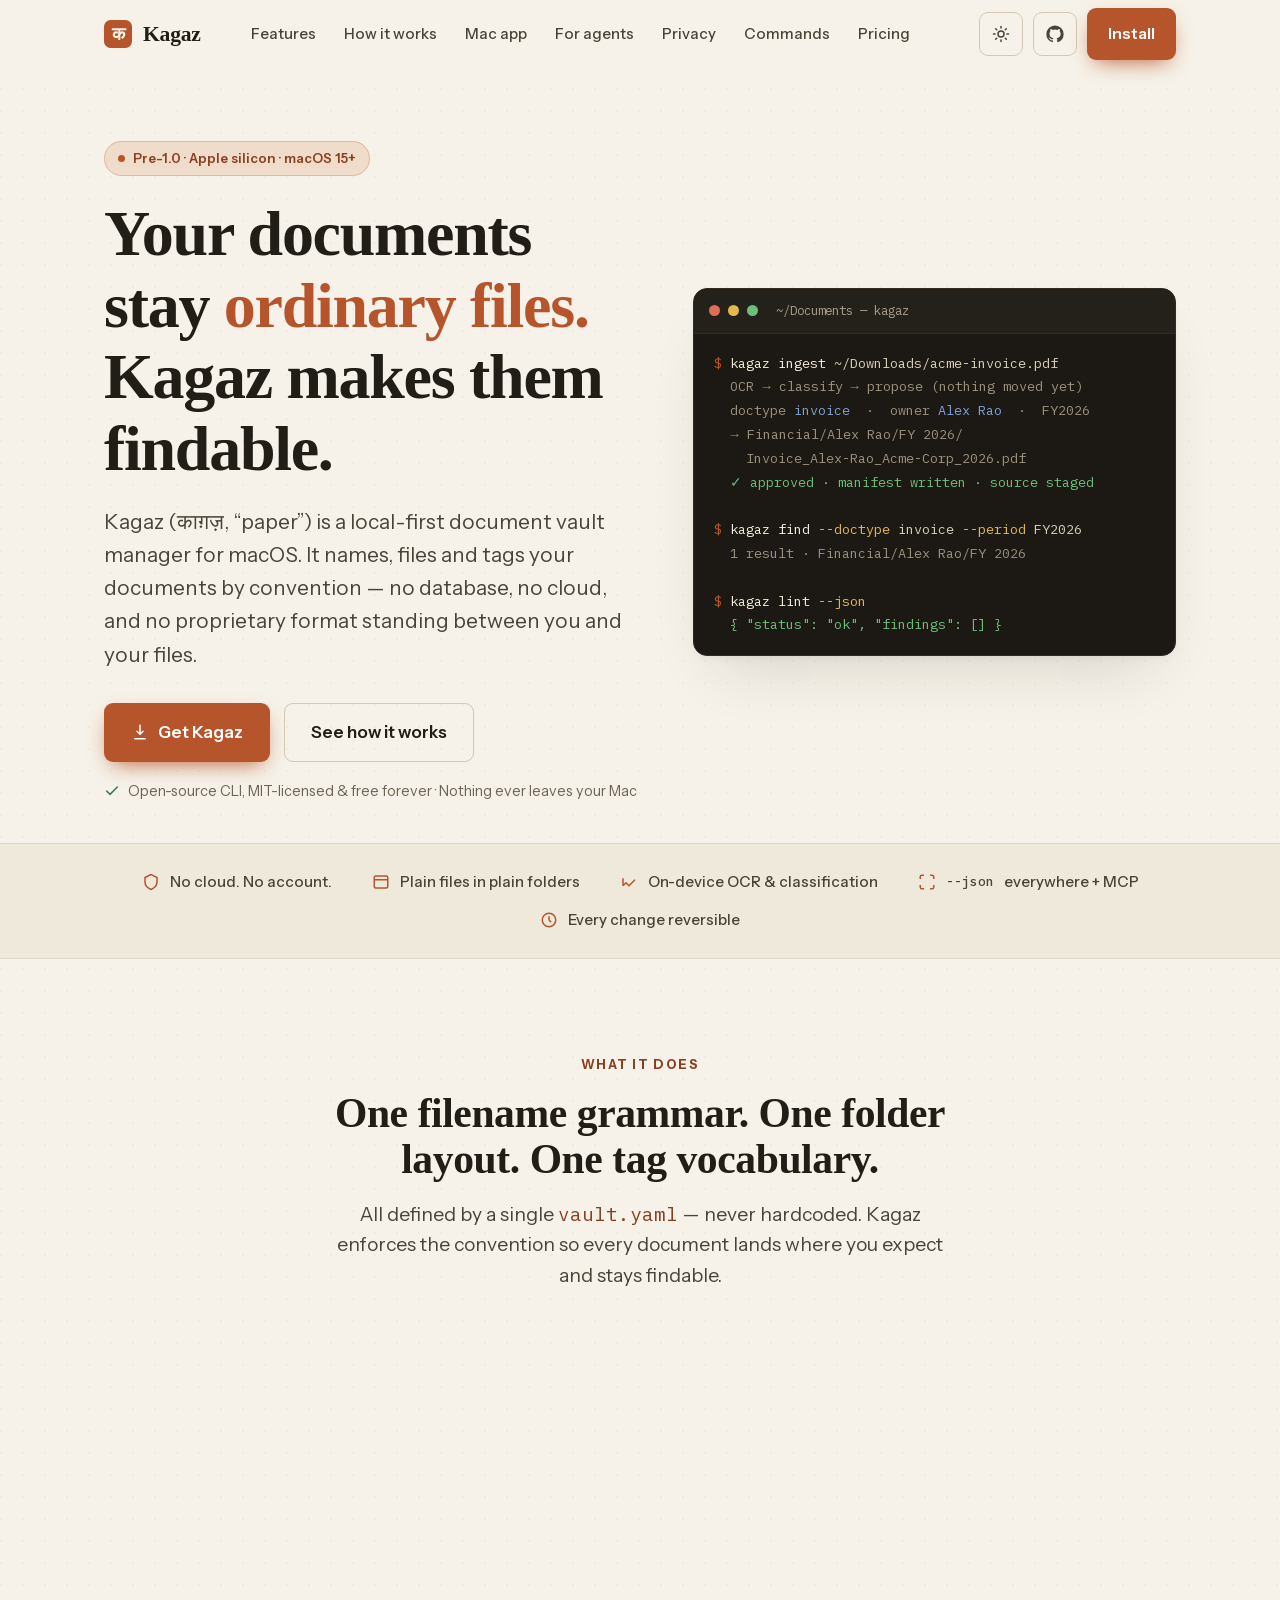
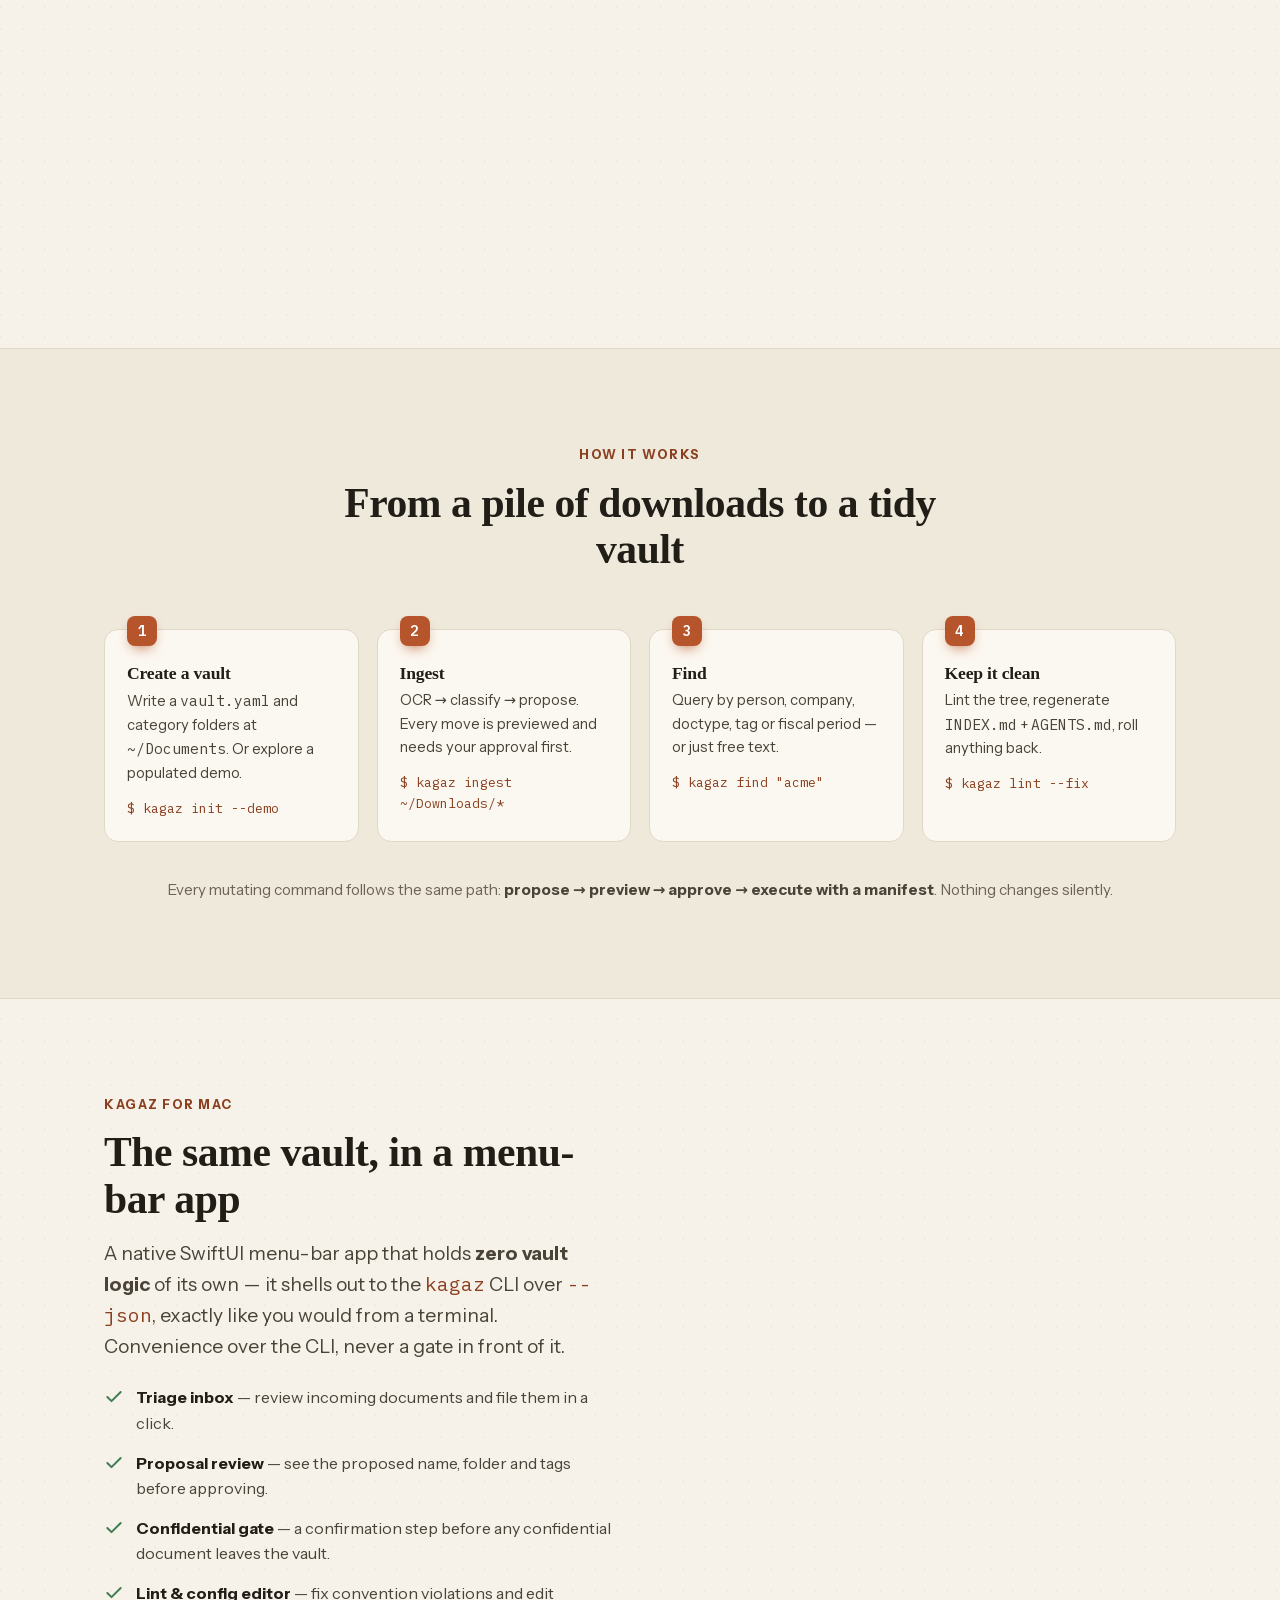
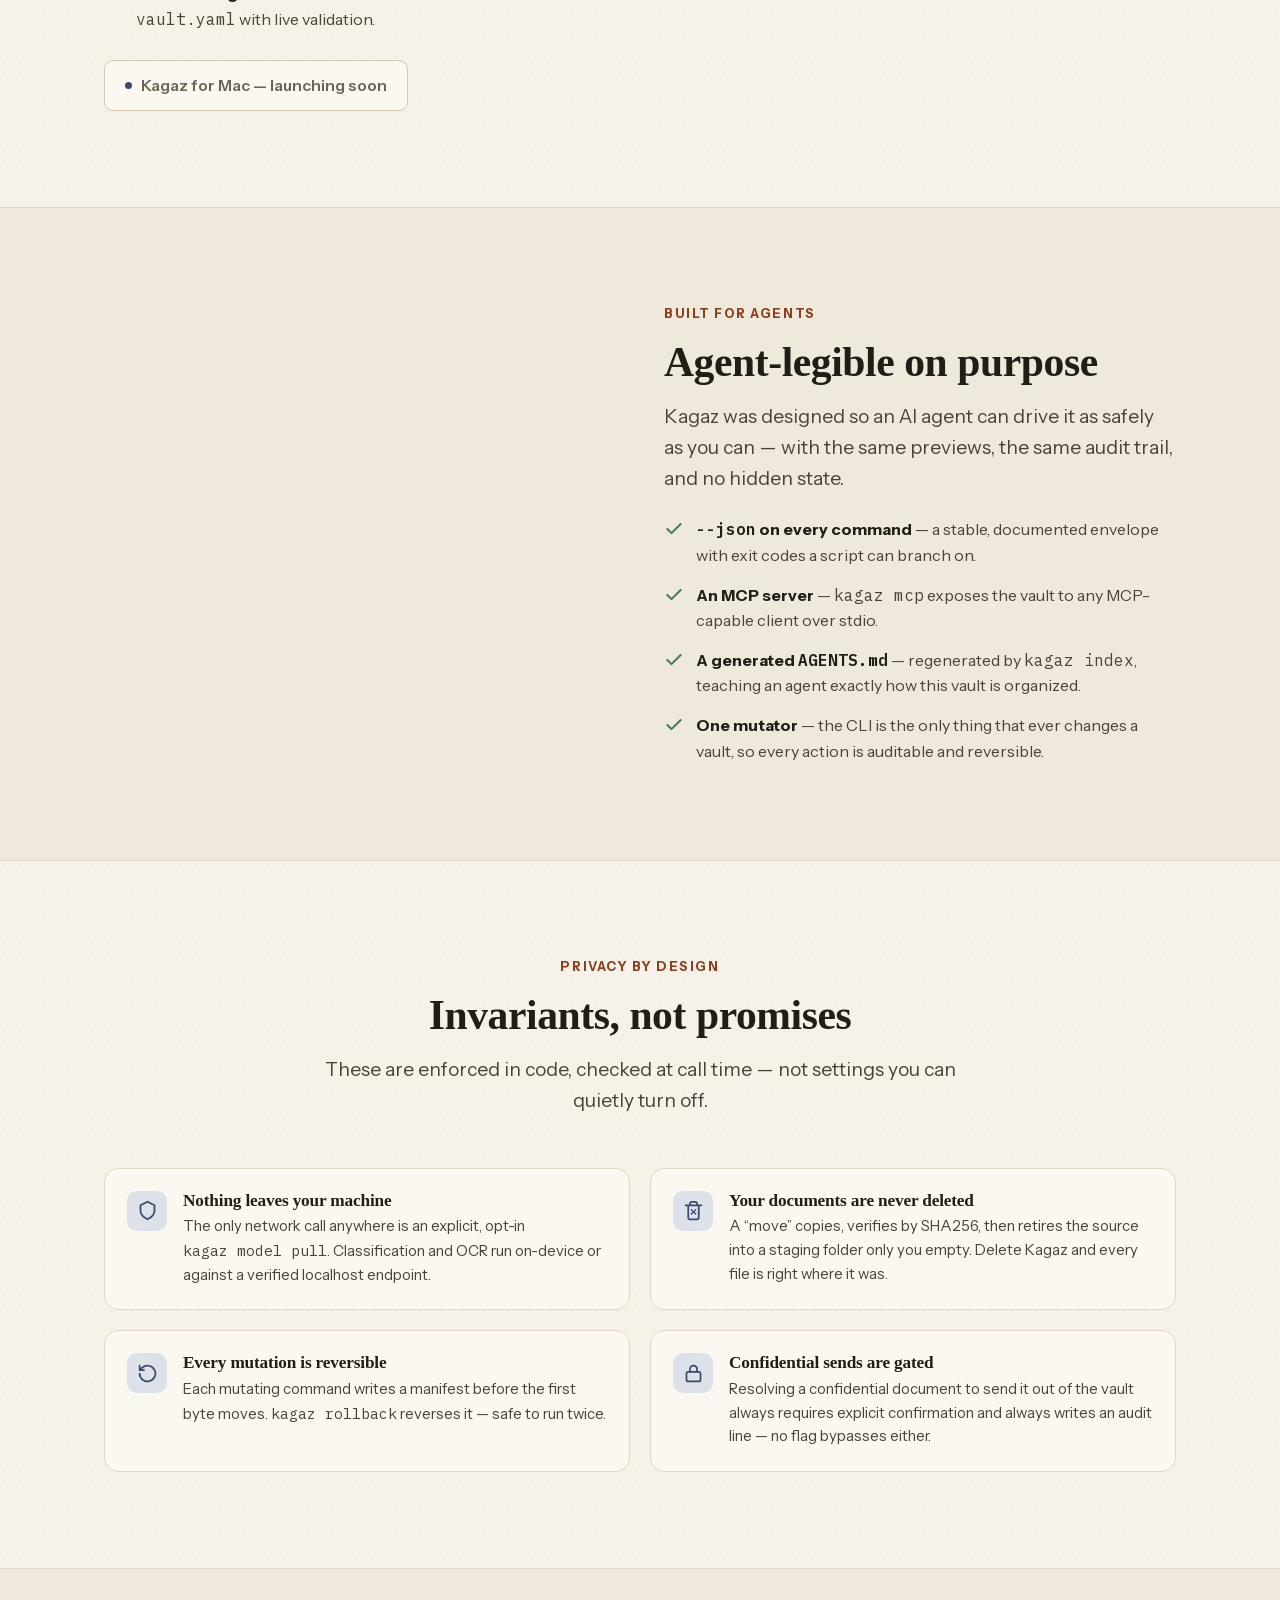
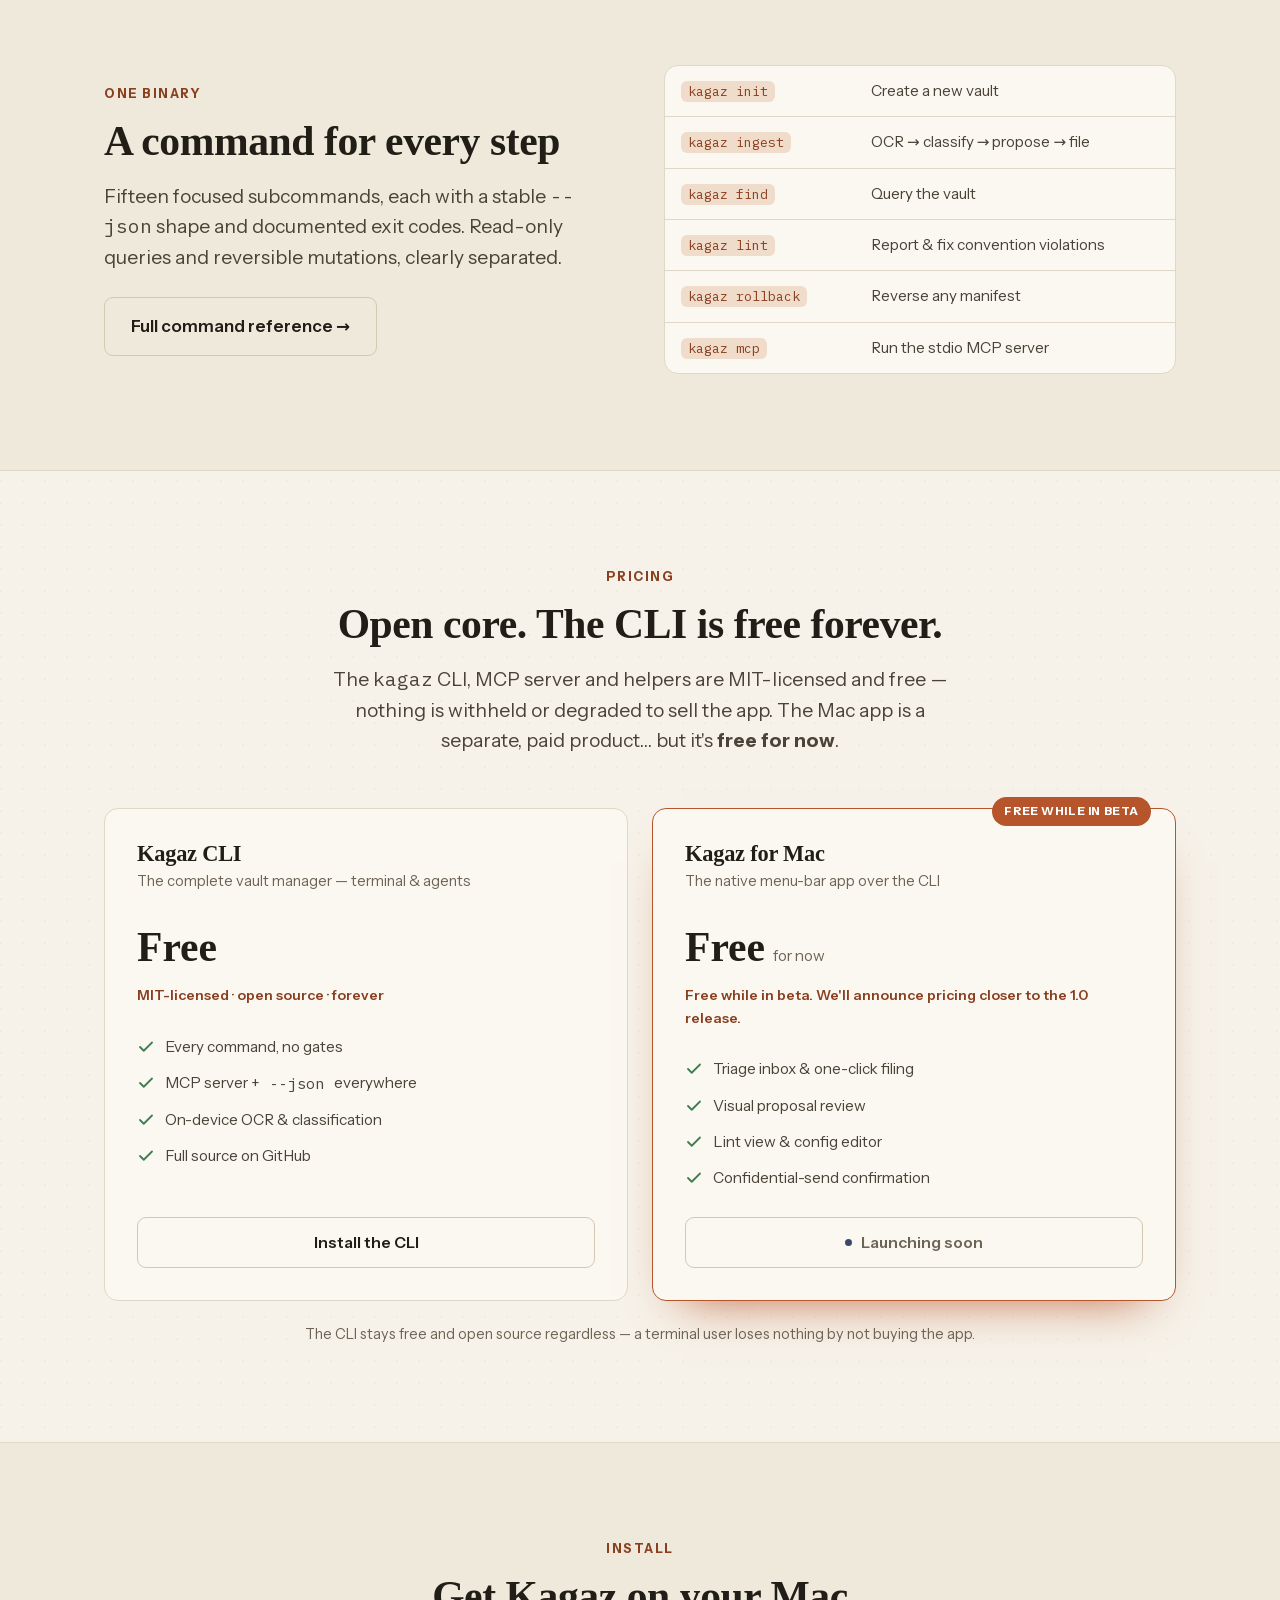
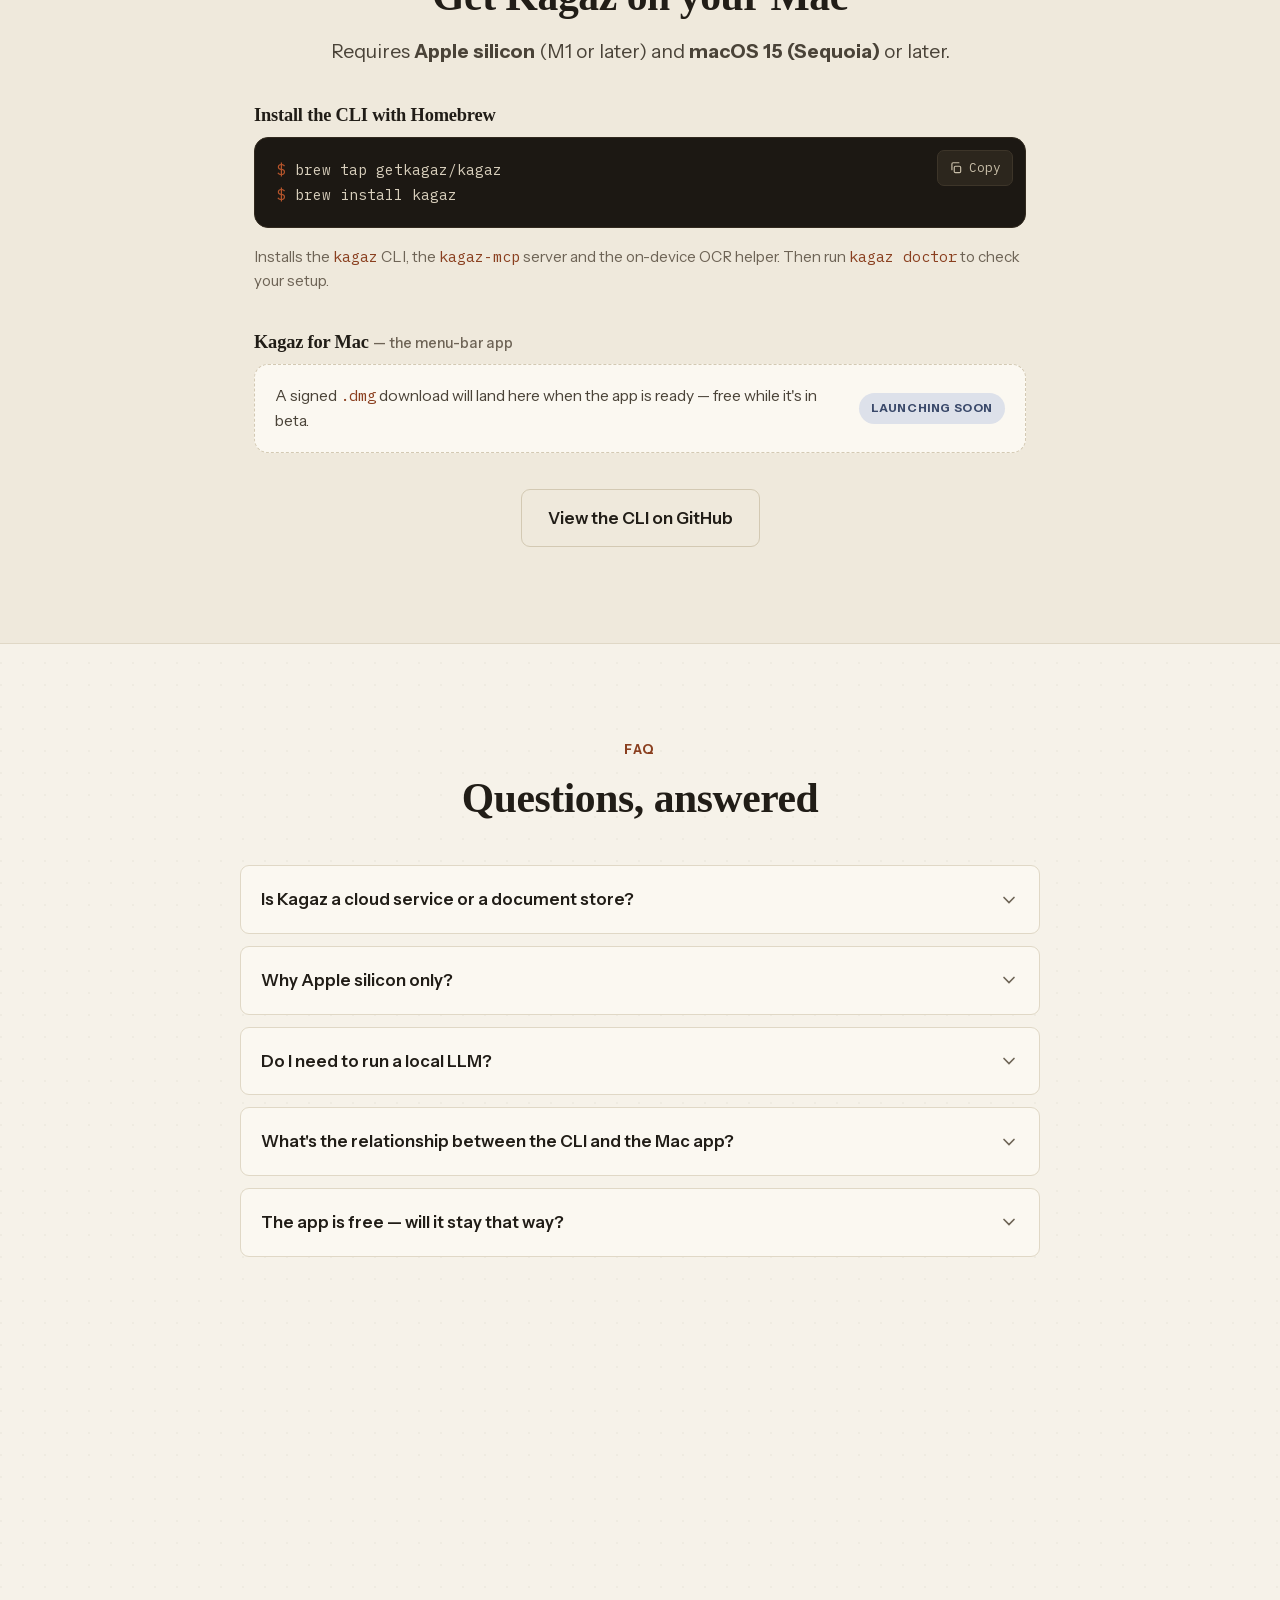
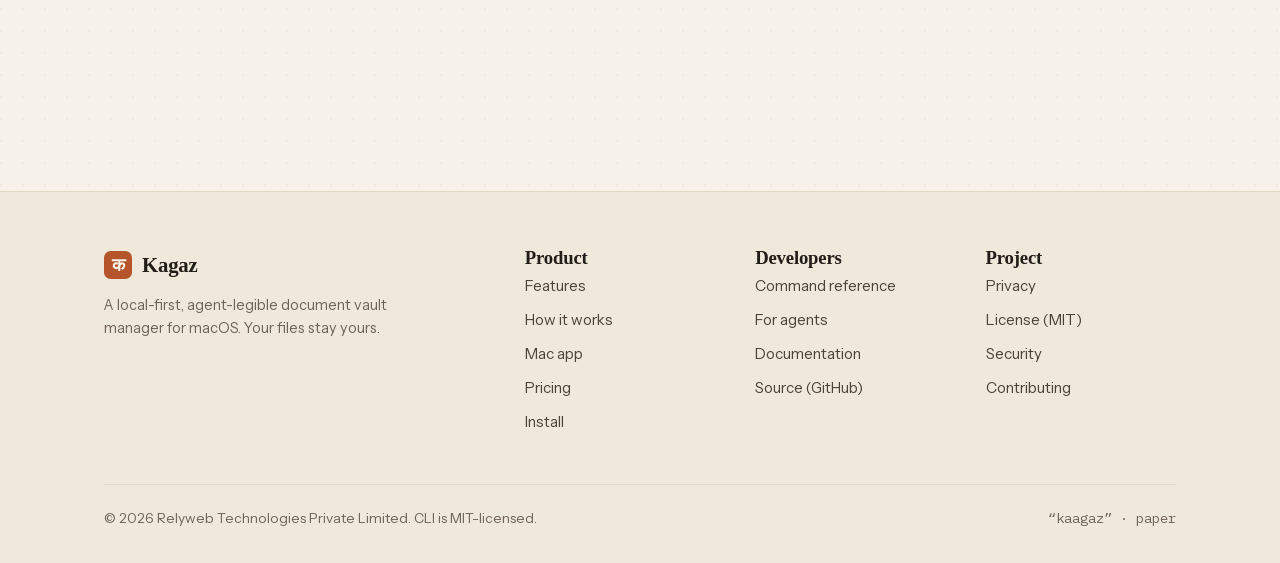
==== index.html @ 26c5dff3 "Build the Kagaz website Static, hand-authored site for getkagaz.app (no framework/build): - Landing " ====
<!doctype html>
<html lang="en">
<head>
<meta charset="utf-8" />
<meta name="viewport" content="width=device-width, initial-scale=1" />
<meta http-equiv="Content-Security-Policy" content="default-src 'self'; base-uri 'self'; img-src 'self' data:; style-src 'self'; font-src 'self'; script-src 'self' 'inline-speculation-rules'; object-src 'none'; form-action 'self'; manifest-src 'self'; require-trusted-types-for 'script'" />
<meta name="referrer" content="strict-origin-when-cross-origin" />
<title>Kagaz — Local-first document vault manager for macOS</title>
<meta name="description" content="Kagaz names, files and tags your macOS documents by convention — local-first and agent-legible, with no database, no cloud and no proprietary format." />
<meta name="robots" content="index, follow, max-image-preview:large, max-snippet:-1, max-video-preview:-1" />
<meta name="theme-color" content="#f6f2e9" media="(prefers-color-scheme: light)" />
<meta name="theme-color" content="#17140f" media="(prefers-color-scheme: dark)" />
<meta name="color-scheme" content="light dark" />
<link rel="icon" href="assets/favicon.svg" type="image/svg+xml" />
<link rel="icon" href="assets/favicon-32.png" sizes="32x32" type="image/png" />
<link rel="apple-touch-icon" href="assets/apple-touch-icon.png" />
<link rel="manifest" href="site.webmanifest" />
<link rel="canonical" href="https://getkagaz.app/" />

<!-- Open Graph -->
<meta property="og:type" content="website" />
<meta property="og:title" content="Kagaz — Local-first document vault manager for macOS" />
<meta property="og:description" content="Names, files and tags your documents by convention — no database, no cloud, no proprietary format. Agent-legible: --json everywhere, plus an MCP server." />
<meta property="og:url" content="https://getkagaz.app/" />
<meta property="og:site_name" content="Kagaz" />
<meta property="og:locale" content="en_US" />
<meta name="twitter:card" content="summary_large_image" />
<meta property="og:image" content="https://getkagaz.app/assets/og.png" />
<meta property="og:image:width" content="1200" />
<meta property="og:image:height" content="630" />
<meta property="og:image:alt" content="Kagaz — local-first document vault manager for macOS" />
<meta name="twitter:image" content="https://getkagaz.app/assets/og.png" />

<!-- Apply saved theme before paint (external for strict CSP) -->
<script src="theme-init.js"></script>

<link rel="preload" href="assets/fonts/instrument-sans-400-latin.woff2" as="font" type="font/woff2" crossorigin />
<link rel="stylesheet" href="assets/fonts/fonts.css" />
<link rel="stylesheet" href="styles.css" />
<script type="speculationrules">
{ "prerender": [ { "where": { "href_matches": "/*" }, "eagerness": "moderate" } ] }
</script>
</head>
<body>
<a class="skip-link" href="#main">Skip to content</a>

<!-- ===================== HEADER ===================== -->
<header class="site-header" id="top">
  <div class="wrap nav">
    <a class="brand" href="/">
      <svg class="mark" viewBox="0 0 64 64" aria-hidden="true"><rect width="64" height="64" rx="15" fill="#b6552b"/><text x="32" y="45" text-anchor="middle" font-size="40" font-weight="700" fill="#faf5ea" font-family="'Kohinoor Devanagari','Noto Sans Devanagari','Devanagari Sangam MN','Nirmala UI',serif">क</text></svg>
      <span class="word">Kagaz</span>
    </a>
    <nav class="nav-links" id="navLinks">
      <a href="#features">Features</a>
      <a href="#how">How it works</a>
      <a href="#app">Mac app</a>
      <a href="#agents">For agents</a>
      <a href="#privacy">Privacy</a>
      <a href="commands.html">Commands</a>
      <a href="#pricing">Pricing</a>
    </nav>
    <div class="nav-right">
      <button class="icon-btn" id="themeToggle" aria-label="Toggle color theme" title="Toggle theme">
        <svg class="theme-icon-light" viewBox="0 0 24 24" fill="none" stroke="currentColor" stroke-width="2" stroke-linecap="round"><circle cx="12" cy="12" r="4"/><path d="M12 2v2M12 20v2M4.9 4.9l1.4 1.4M17.7 17.7l1.4 1.4M2 12h2M20 12h2M4.9 19.1l1.4-1.4M17.7 6.3l1.4-1.4"/></svg>
        <svg class="theme-icon-dark" viewBox="0 0 24 24" fill="none" stroke="currentColor" stroke-width="2" stroke-linecap="round"><path d="M21 12.8A9 9 0 1 1 11.2 3a7 7 0 0 0 9.8 9.8Z"/></svg>
      </button>
      <a class="icon-btn" href="https://github.com/getkagaz/kagaz" aria-label="Kagaz on GitHub" title="GitHub">
        <svg viewBox="0 0 24 24" fill="currentColor"><path d="M12 .5A11.5 11.5 0 0 0 .5 12a11.5 11.5 0 0 0 7.86 10.92c.58.1.79-.25.79-.56v-2c-3.2.7-3.88-1.36-3.88-1.36-.53-1.35-1.3-1.7-1.3-1.7-1.06-.72.08-.71.08-.71 1.17.08 1.79 1.2 1.79 1.2 1.04 1.79 2.73 1.27 3.4.97.1-.75.4-1.27.74-1.56-2.56-.29-5.26-1.28-5.26-5.7 0-1.26.45-2.29 1.19-3.1-.12-.29-.52-1.46.11-3.05 0 0 .97-.31 3.18 1.18a11 11 0 0 1 5.8 0c2.2-1.49 3.17-1.18 3.17-1.18.63 1.59.23 2.76.11 3.05.74.81 1.19 1.84 1.19 3.1 0 4.43-2.7 5.4-5.28 5.69.41.36.78 1.05.78 2.12v3.14c0 .31.21.67.8.56A11.5 11.5 0 0 0 23.5 12 11.5 11.5 0 0 0 12 .5Z"/></svg>
      </a>
      <a class="btn btn-primary nav-cta-desktop" href="#install">Install</a>
      <button class="icon-btn nav-toggle" id="navToggle" aria-label="Menu" aria-expanded="false">
        <svg viewBox="0 0 24 24" fill="none" stroke="currentColor" stroke-width="2" stroke-linecap="round"><path d="M3 6h18M3 12h18M3 18h18"/></svg>
      </button>
    </div>
  </div>
</header>

<main id="main">
<!-- ===================== HERO ===================== -->
<section class="hero">
  <div class="wrap hero-grid">
    <div>
      <span class="pill"><span class="dot"></span> Pre-1.0 · Apple silicon · macOS 15+</span>
      <h1>Your documents stay <span class="accent">ordinary files.</span> Kagaz makes them findable.</h1>
      <p class="lead">Kagaz (काग़ज़, “paper”) is a local-first document vault manager for macOS. It names, files and tags your documents by convention — no database, no cloud, and no proprietary format standing between you and your files.</p>
      <div class="hero-cta">
        <a class="btn btn-primary btn-lg" href="#install">
          <svg viewBox="0 0 24 24" fill="none" stroke="currentColor" stroke-width="2" stroke-linecap="round"><path d="M12 3v12m0 0 4-4m-4 4-4-4M5 21h14"/></svg>
          Get Kagaz
        </a>
        <a class="btn btn-ghost btn-lg" href="#how">See how it works</a>
      </div>
      <p class="hero-note">
        <svg viewBox="0 0 24 24" fill="none" stroke="currentColor" stroke-width="2.4" stroke-linecap="round" stroke-linejoin="round"><path d="M20 6 9 17l-5-5"/></svg>
        Open-source CLI, MIT-licensed &amp; free forever · Nothing ever leaves your Mac
      </p>
    </div>

    <div class="hero-visual">
      <div class="terminal" aria-hidden="true">
        <div class="bar"><span class="dot r"></span><span class="dot y"></span><span class="dot g"></span><span class="title">~/Documents — kagaz</span></div>
        <div class="body">
<span class="line"><span class="prompt">$</span> <span class="cmd">kagaz ingest</span> ~/Downloads/acme-invoice.pdf</span>
<span class="line"><span class="out">  OCR → classify → propose (nothing moved yet)</span></span>
<span class="line"><span class="out">  doctype </span><span class="kw">invoice</span><span class="out">  ·  owner </span><span class="kw">Alex Rao</span><span class="out">  ·  FY2026</span></span>
<span class="line"><span class="out">  → Financial/Alex Rao/FY 2026/</span></span>
<span class="line"><span class="out">    Invoice_Alex-Rao_Acme-Corp_2026.pdf</span></span>
<span class="line"><span class="ok">  ✓ approved · manifest written · source staged</span></span>
<span class="line"> </span>
<span class="line"><span class="prompt">$</span> <span class="cmd">kagaz find</span> <span class="flag">--doctype</span> invoice <span class="flag">--period</span> FY2026</span>
<span class="line"><span class="out">  1 result · Financial/Alex Rao/FY 2026</span></span>
<span class="line"> </span>
<span class="line"><span class="prompt">$</span> <span class="cmd">kagaz lint</span> <span class="flag">--json</span></span>
<span class="line"><span class="ok">  { "status": "ok", "findings": [] }</span></span>
        </div>
      </div>
    </div>
  </div>
</section>

<!-- ===================== TRUST STRIP ===================== -->
<div class="strip">
  <div class="wrap">
    <div class="item"><svg viewBox="0 0 24 24" fill="none" stroke="currentColor" stroke-width="2"><path d="M12 2 4 6v6c0 5 3.5 8 8 10 4.5-2 8-5 8-10V6l-8-4Z"/></svg> No cloud. No account.</div>
    <div class="item"><svg viewBox="0 0 24 24" fill="none" stroke="currentColor" stroke-width="2"><rect x="3" y="4" width="18" height="16" rx="2"/><path d="M3 9h18"/></svg> Plain files in plain folders</div>
    <div class="item"><svg viewBox="0 0 24 24" fill="none" stroke="currentColor" stroke-width="2"><path d="M4 17V7m0 10 4-4 4 4 8-8"/></svg> On-device OCR &amp; classification</div>
    <div class="item"><svg viewBox="0 0 24 24" fill="none" stroke="currentColor" stroke-width="2"><path d="M8 3H5a2 2 0 0 0-2 2v3m0 8v3a2 2 0 0 0 2 2h3m8 0h3a2 2 0 0 0 2-2v-3m0-8V5a2 2 0 0 0-2-2h-3"/></svg> <code class="code-sm">--json</code> everywhere + MCP</div>
    <div class="item"><svg viewBox="0 0 24 24" fill="none" stroke="currentColor" stroke-width="2"><path d="M3 12a9 9 0 1 0 18 0 9 9 0 0 0-18 0Zm9-5v5l3 3"/></svg> Every change reversible</div>
  </div>
</div>

<!-- ===================== FEATURES ===================== -->
<section class="section" id="features">
  <div class="wrap">
    <div class="section-head">
      <div class="eyebrow">What it does</div>
      <h2 class="h-sec">One filename grammar. One folder layout. One tag vocabulary.</h2>
      <p class="lead center mt-16">All defined by a single <code class="ca">vault.yaml</code> — never hardcoded. Kagaz enforces the convention so every document lands where you expect and stays findable.</p>
    </div>

    <div class="grid grid-3 reveal mt-52">
      <article class="card">
        <span class="ico"><svg viewBox="0 0 24 24" fill="none" stroke="currentColor" stroke-width="2" stroke-linecap="round" stroke-linejoin="round"><path d="M4 4h6l2 3h8v11a2 2 0 0 1-2 2H4a2 2 0 0 1-2-2V6a2 2 0 0 1 2-2Z"/></svg></span>
        <h3>Convention-enforcing filing</h3>
        <p>Ingest a document and Kagaz derives its conventional name and folder from your <code>vault.yaml</code> — then previews the move before touching a byte.</p>
      </article>
      <article class="card">
        <span class="ico"><svg viewBox="0 0 24 24" fill="none" stroke="currentColor" stroke-width="2" stroke-linecap="round"><circle cx="11" cy="11" r="7"/><path d="m21 21-4.3-4.3"/></svg></span>
        <h3>Offline, searchable facts</h3>
        <p>A searchable index built from the files themselves. Query by person, company, area, doctype, tag, fiscal period, or free text — all offline.</p>
      </article>
      <article class="card">
        <span class="ico"><svg viewBox="0 0 24 24" fill="none" stroke="currentColor" stroke-width="2" stroke-linecap="round" stroke-linejoin="round"><path d="M20.6 8.4 12 3 3.4 8.4v7.2L12 21l8.6-5.4Z"/><path d="M3.4 8.4 12 13.8l8.6-5.4M12 13.8V21"/></svg></span>
        <h3>Tiered on-device OCR</h3>
        <p>Text-layer PDFs, images, and scans via Apple Vision — plus a rules classifier that needs zero downloads. It gets better as you opt into more, never different.</p>
      </article>
      <article class="card">
        <span class="ico"><svg viewBox="0 0 24 24" fill="none" stroke="currentColor" stroke-width="2" stroke-linecap="round" stroke-linejoin="round"><path d="M9 12h6M9 16h6M9 8h2M7 3h7l5 5v11a2 2 0 0 1-2 2H7a2 2 0 0 1-2-2V5a2 2 0 0 1 2-2Z"/></svg></span>
        <h3>Office files, no Office</h3>
        <p>Reads <code>.docx</code> / <code>.xlsx</code> / <code>.pptx</code> in-process — no Microsoft Office, no external tool. Legacy <code>.doc</code>/<code>.rtf</code>/<code>.xls</code> handled too.</p>
      </article>
      <article class="card">
        <span class="ico"><svg viewBox="0 0 24 24" fill="none" stroke="currentColor" stroke-width="2" stroke-linecap="round" stroke-linejoin="round"><path d="M4 7V5a1 1 0 0 1 1-1h4l2 2h7a1 1 0 0 1 1 1v2"/><path d="M4 7h17l-1.5 11a2 2 0 0 1-2 1.7H7.5a2 2 0 0 1-2-1.7Z"/></svg></span>
        <h3>Finder tags, controlled</h3>
        <p>Writes real Finder tags validated against a controlled vocabulary. An off-vocabulary tag is refused before it's written — no drift, no orphans.</p>
      </article>
      <article class="card">
        <span class="ico"><svg viewBox="0 0 24 24" fill="none" stroke="currentColor" stroke-width="2" stroke-linecap="round" stroke-linejoin="round"><path d="M12 3v18M5 8l7-5 7 5M5 8v8l7 5 7-5V8"/></svg></span>
        <h3>Lint your vault</h3>
        <p><code>kagaz lint</code> reports convention violations — wrong folders, bad grammar, missing lifecycle tags — and <code>--fix</code> applies only provably safe repairs.</p>
      </article>
    </div>
  </div>
</section>

<!-- ===================== HOW IT WORKS ===================== -->
<section class="section alt" id="how">
  <div class="wrap">
    <div class="section-head">
      <div class="eyebrow">How it works</div>
      <h2 class="h-sec">From a pile of downloads to a tidy vault</h2>
    </div>
    <div class="steps mt-56">
      <div class="step">
        <h3>Create a vault</h3>
        <p>Write a <code>vault.yaml</code> and category folders at <code>~/Documents</code>. Or explore a populated demo.</p>
        <span class="cmd">$ kagaz init --demo</span>
      </div>
      <div class="step">
        <h3>Ingest</h3>
        <p>OCR → classify → propose. Every move is previewed and needs your approval first.</p>
        <span class="cmd">$ kagaz ingest ~/Downloads/*</span>
      </div>
      <div class="step">
        <h3>Find</h3>
        <p>Query by person, company, doctype, tag or fiscal period — or just free text.</p>
        <span class="cmd">$ kagaz find "acme"</span>
      </div>
      <div class="step">
        <h3>Keep it clean</h3>
        <p>Lint the tree, regenerate <code>INDEX.md</code> + <code>AGENTS.md</code>, roll anything back.</p>
        <span class="cmd">$ kagaz lint --fix</span>
      </div>
    </div>
    <p class="center muted mt-36 fs-95">Every mutating command follows the same path: <b class="ink2">propose → preview → approve → execute with a manifest</b>. Nothing changes silently.</p>
  </div>
</section>

<!-- ===================== MAC APP ===================== -->
<section class="section" id="app">
  <div class="wrap split">
    <div>
      <div class="eyebrow">Kagaz for Mac</div>
      <h2 class="h-sec">The same vault, in a menu-bar app</h2>
      <p class="lead mt-16">A native SwiftUI menu-bar app that holds <b>zero vault logic</b> of its own — it shells out to the <code class="ca">kagaz</code> CLI over <code class="ca">--json</code>, exactly like you would from a terminal. Convenience over the CLI, never a gate in front of it.</p>
      <ul class="checklist">
        <li><svg viewBox="0 0 24 24" fill="none" stroke="currentColor" stroke-width="2.4" stroke-linecap="round" stroke-linejoin="round"><path d="M20 6 9 17l-5-5"/></svg><span><b>Triage inbox</b> — review incoming documents and file them in a click.</span></li>
        <li><svg viewBox="0 0 24 24" fill="none" stroke="currentColor" stroke-width="2.4" stroke-linecap="round" stroke-linejoin="round"><path d="M20 6 9 17l-5-5"/></svg><span><b>Proposal review</b> — see the proposed name, folder and tags before approving.</span></li>
        <li><svg viewBox="0 0 24 24" fill="none" stroke="currentColor" stroke-width="2.4" stroke-linecap="round" stroke-linejoin="round"><path d="M20 6 9 17l-5-5"/></svg><span><b>Confidential gate</b> — a confirmation step before any confidential document leaves the vault.</span></li>
        <li><svg viewBox="0 0 24 24" fill="none" stroke="currentColor" stroke-width="2.4" stroke-linecap="round" stroke-linejoin="round"><path d="M20 6 9 17l-5-5"/></svg><span><b>Lint &amp; config editor</b> — fix convention violations and edit <code>vault.yaml</code> with live validation.</span></li>
      </ul>
      <div class="hero-cta mt-28">
        <span class="btn is-soon">Kagaz for Mac — launching soon</span>
      </div>
    </div>

    <div class="window reveal" aria-hidden="true">
      <div class="titlebar"><span class="dot r"></span><span class="dot y"></span><span class="dot g"></span><span class="t">Kagaz — Triage</span></div>
      <div class="content">
        <div class="mock-row">
          <span class="doc"><svg viewBox="0 0 24 24" fill="none" stroke="currentColor" stroke-width="2" stroke-linecap="round" stroke-linejoin="round"><path d="M7 3h7l5 5v13H7a2 2 0 0 1-2-2V5a2 2 0 0 1 2-2Z"/><path d="M14 3v5h5"/></svg></span>
          <span class="meta">
            <span class="name">Invoice_Alex-Rao_Acme-Corp_2026.pdf</span>
            <span class="path">Financial / Alex Rao / FY 2026</span>
          </span>
          <span class="tag tag-inv">invoice</span>
        </div>
        <div class="mock-row">
          <span class="doc"><svg viewBox="0 0 24 24" fill="none" stroke="currentColor" stroke-width="2" stroke-linecap="round" stroke-linejoin="round"><path d="M7 3h7l5 5v13H7a2 2 0 0 1-2-2V5a2 2 0 0 1 2-2Z"/><path d="M14 3v5h5"/></svg></span>
          <span class="meta">
            <span class="name">Passport_Alex-Rao_2031.pdf</span>
            <span class="path">Identity / Alex Rao</span>
          </span>
          <span class="tag tag-conf">confidential</span>
        </div>
        <div class="mock-row">
          <span class="doc"><svg viewBox="0 0 24 24" fill="none" stroke="currentColor" stroke-width="2" stroke-linecap="round" stroke-linejoin="round"><path d="M7 3h7l5 5v13H7a2 2 0 0 1-2-2V5a2 2 0 0 1 2-2Z"/><path d="M14 3v5h5"/></svg></span>
          <span class="meta">
            <span class="name">Lease_Agreement_2026.docx</span>
            <span class="path">Property / Home</span>
          </span>
          <span class="tag tag-ok">filed ✓</span>
        </div>
        <div class="mock-row mock-row--note">
          <span class="meta mock-note">3 proposals · all decoded from <span class="ca">kagaz --json</span></span>
          <span class="tag tag-ok ml-auto">Approve all</span>
        </div>
      </div>
    </div>
  </div>
</section>

<!-- ===================== FOR AGENTS ===================== -->
<section class="section alt" id="agents">
  <div class="wrap split">
    <div class="window reveal window--mono" aria-hidden="true">
      <div class="titlebar"><span class="dot r"></span><span class="dot y"></span><span class="dot g"></span><span class="t">AGENTS.md · generated</span></div>
      <div class="content agents-doc">
        <div class="ad-accent"># This vault, for an agent</div>
        <div class="ad-line">Call <b class="ink">kagaz &lt;cmd&gt; --json</b> for stable output.</div>
        <div class="ad-line ad-dim">doctypes: invoice, statement, passport …</div>
        <div class="ad-dim">tags: fy2026, acme-corp, confidential …</div>
        <div class="ad-line">mdfind: <span class="ind">kMDItemUserTags == "invoice"</span></div>
        <div class="ad-cmd">$ kagaz mcp   <span class="ad-dim"># stdio MCP server</span></div>
      </div>
    </div>
    <div>
      <div class="eyebrow">Built for agents</div>
      <h2 class="h-sec">Agent-legible on purpose</h2>
      <p class="lead mt-16">Kagaz was designed so an AI agent can drive it as safely as you can — with the same previews, the same audit trail, and no hidden state.</p>
      <ul class="checklist">
        <li><svg viewBox="0 0 24 24" fill="none" stroke="currentColor" stroke-width="2.4" stroke-linecap="round" stroke-linejoin="round"><path d="M20 6 9 17l-5-5"/></svg><span><b><code>--json</code> on every command</b> — a stable, documented envelope with exit codes a script can branch on.</span></li>
        <li><svg viewBox="0 0 24 24" fill="none" stroke="currentColor" stroke-width="2.4" stroke-linecap="round" stroke-linejoin="round"><path d="M20 6 9 17l-5-5"/></svg><span><b>An MCP server</b> — <code>kagaz mcp</code> exposes the vault to any MCP-capable client over stdio.</span></li>
        <li><svg viewBox="0 0 24 24" fill="none" stroke="currentColor" stroke-width="2.4" stroke-linecap="round" stroke-linejoin="round"><path d="M20 6 9 17l-5-5"/></svg><span><b>A generated <code>AGENTS.md</code></b> — regenerated by <code>kagaz index</code>, teaching an agent exactly how this vault is organized.</span></li>
        <li><svg viewBox="0 0 24 24" fill="none" stroke="currentColor" stroke-width="2.4" stroke-linecap="round" stroke-linejoin="round"><path d="M20 6 9 17l-5-5"/></svg><span><b>One mutator</b> — the CLI is the only thing that ever changes a vault, so every action is auditable and reversible.</span></li>
      </ul>
    </div>
  </div>
</section>

<!-- ===================== PRIVACY ===================== -->
<section class="section" id="privacy">
  <div class="wrap">
    <div class="section-head">
      <div class="eyebrow">Privacy by design</div>
      <h2 class="h-sec">Invariants, not promises</h2>
      <p class="lead center mt-16">These are enforced in code, checked at call time — not settings you can quietly turn off.</p>
    </div>
    <div class="priv-grid mt-52">
      <div class="priv">
        <span class="ico"><svg viewBox="0 0 24 24" fill="none" stroke="currentColor" stroke-width="2" stroke-linecap="round" stroke-linejoin="round"><path d="M12 2 4 6v6c0 5 3.5 8 8 10 4.5-2 8-5 8-10V6l-8-4Z"/></svg></span>
        <div><h3>Nothing leaves your machine</h3><p>The only network call anywhere is an explicit, opt-in <code>kagaz model pull</code>. Classification and OCR run on-device or against a verified localhost endpoint.</p></div>
      </div>
      <div class="priv">
        <span class="ico"><svg viewBox="0 0 24 24" fill="none" stroke="currentColor" stroke-width="2" stroke-linecap="round" stroke-linejoin="round"><path d="M3 6h18M8 6V4a2 2 0 0 1 2-2h4a2 2 0 0 1 2 2v2M6 6v14a2 2 0 0 0 2 2h8a2 2 0 0 0 2-2V6"/><path d="m9.5 11 5 5m0-5-5 5" stroke-width="1.6"/></svg></span>
        <div><h3>Your documents are never deleted</h3><p>A “move” copies, verifies by SHA256, then retires the source into a staging folder only you empty. Delete Kagaz and every file is right where it was.</p></div>
      </div>
      <div class="priv">
        <span class="ico"><svg viewBox="0 0 24 24" fill="none" stroke="currentColor" stroke-width="2" stroke-linecap="round" stroke-linejoin="round"><path d="M3 12a9 9 0 1 0 3-6.7L3 8m0-5v5h5"/></svg></span>
        <div><h3>Every mutation is reversible</h3><p>Each mutating command writes a manifest before the first byte moves. <code>kagaz rollback</code> reverses it — safe to run twice.</p></div>
      </div>
      <div class="priv">
        <span class="ico"><svg viewBox="0 0 24 24" fill="none" stroke="currentColor" stroke-width="2" stroke-linecap="round" stroke-linejoin="round"><rect x="4" y="10" width="16" height="11" rx="2"/><path d="M8 10V7a4 4 0 0 1 8 0v3"/></svg></span>
        <div><h3>Confidential sends are gated</h3><p>Resolving a confidential document to send it out of the vault always requires explicit confirmation and always writes an audit line — no flag bypasses either.</p></div>
      </div>
    </div>
  </div>
</section>

<!-- ===================== COMMANDS TEASER ===================== -->
<section class="section alt">
  <div class="wrap">
    <div class="split">
      <div>
        <div class="eyebrow">One binary</div>
        <h2 class="h-sec">A command for every step</h2>
        <p class="lead mt-16">Fifteen focused subcommands, each with a stable <code>--json</code> shape and documented exit codes. Read-only queries and reversible mutations, clearly separated.</p>
        <a class="btn btn-ghost btn-lg mt-24" href="commands.html">Full command reference →</a>
      </div>
      <div class="table-card table-scroll">
        <table class="cmd-table">
          <tbody>
            <tr><td><code>kagaz init</code></td><td>Create a new vault</td></tr>
            <tr><td><code>kagaz ingest</code></td><td>OCR → classify → propose → file</td></tr>
            <tr><td><code>kagaz find</code></td><td>Query the vault</td></tr>
            <tr><td><code>kagaz lint</code></td><td>Report &amp; fix convention violations</td></tr>
            <tr><td><code>kagaz rollback</code></td><td>Reverse any manifest</td></tr>
            <tr><td><code>kagaz mcp</code></td><td>Run the stdio MCP server</td></tr>
          </tbody>
        </table>
      </div>
    </div>
  </div>
</section>

<!-- ===================== PRICING ===================== -->
<section class="section" id="pricing">
  <div class="wrap">
    <div class="section-head">
      <div class="eyebrow">Pricing</div>
      <h2 class="h-sec">Open core. The CLI is free forever.</h2>
      <p class="lead center mt-16">The <code>kagaz</code> CLI, MCP server and helpers are MIT-licensed and free — nothing is withheld or degraded to sell the app. The Mac app is a separate, paid product… but it's <b>free for now</b>.</p>
    </div>

    <div class="price-grid mt-52">
      <div class="plan">
        <h3>Kagaz CLI</h3>
        <p class="tagline">The complete vault manager — terminal &amp; agents</p>
        <div class="price"><span class="amt">Free</span></div>
        <div class="price-note">MIT-licensed · open source · forever</div>
        <ul>
          <li><svg viewBox="0 0 24 24" fill="none" stroke="currentColor" stroke-width="2.4" stroke-linecap="round" stroke-linejoin="round"><path d="M20 6 9 17l-5-5"/></svg> Every command, no gates</li>
          <li><svg viewBox="0 0 24 24" fill="none" stroke="currentColor" stroke-width="2.4" stroke-linecap="round" stroke-linejoin="round"><path d="M20 6 9 17l-5-5"/></svg> MCP server + <code>--json</code> everywhere</li>
          <li><svg viewBox="0 0 24 24" fill="none" stroke="currentColor" stroke-width="2.4" stroke-linecap="round" stroke-linejoin="round"><path d="M20 6 9 17l-5-5"/></svg> On-device OCR &amp; classification</li>
          <li><svg viewBox="0 0 24 24" fill="none" stroke="currentColor" stroke-width="2.4" stroke-linecap="round" stroke-linejoin="round"><path d="M20 6 9 17l-5-5"/></svg> Full source on GitHub</li>
        </ul>
        <a class="btn btn-ghost" href="#install">Install the CLI</a>
      </div>

      <div class="plan featured">
        <span class="badge">Free while in beta</span>
        <h3>Kagaz for Mac</h3>
        <p class="tagline">The native menu-bar app over the CLI</p>
        <div class="price"><span class="amt">Free</span> <span class="per">for now</span></div>
        <div class="price-note">Free while in beta. We'll announce pricing closer to the 1.0 release.</div>
        <ul>
          <li><svg viewBox="0 0 24 24" fill="none" stroke="currentColor" stroke-width="2.4" stroke-linecap="round" stroke-linejoin="round"><path d="M20 6 9 17l-5-5"/></svg> Triage inbox &amp; one-click filing</li>
          <li><svg viewBox="0 0 24 24" fill="none" stroke="currentColor" stroke-width="2.4" stroke-linecap="round" stroke-linejoin="round"><path d="M20 6 9 17l-5-5"/></svg> Visual proposal review</li>
          <li><svg viewBox="0 0 24 24" fill="none" stroke="currentColor" stroke-width="2.4" stroke-linecap="round" stroke-linejoin="round"><path d="M20 6 9 17l-5-5"/></svg> Lint view &amp; config editor</li>
          <li><svg viewBox="0 0 24 24" fill="none" stroke="currentColor" stroke-width="2.4" stroke-linecap="round" stroke-linejoin="round"><path d="M20 6 9 17l-5-5"/></svg> Confidential-send confirmation</li>
        </ul>
        <span class="btn is-soon">Launching soon</span>
      </div>
    </div>
    <p class="center muted price-foot">The CLI stays free and open source regardless — a terminal user loses nothing by not buying the app.</p>
  </div>
</section>

<!-- ===================== INSTALL ===================== -->
<section class="section alt" id="install">
  <div class="wrap maxw-820">
    <div class="center">
      <div class="eyebrow">Install</div>
      <h2 class="h-sec">Get Kagaz on your Mac</h2>
      <p class="lead center mt-16">Requires <b>Apple silicon</b> (M1 or later) and <b>macOS 15 (Sequoia)</b> or later.</p>
    </div>

    <h3 class="install-h">Install the CLI with Homebrew</h3>
    <div class="codeblock" data-copy><span class="prompt">$ </span>brew tap getkagaz/kagaz
<span class="prompt">$ </span>brew install kagaz</div>
    <p class="muted mt-16 fs-95">Installs the <code class="ca">kagaz</code> CLI, the <code class="ca">kagaz-mcp</code> server and the on-device OCR helper. Then run <code class="ca">kagaz doctor</code> to check your setup.</p>

    <h3 class="install-h">Kagaz for Mac <span class="muted h-note">— the menu-bar app</span></h3>
    <div class="soon">
      <span>A signed <code>.dmg</code> download will land here when the app is ready — free while it's in beta.</span>
      <span class="soon-badge">Launching soon</span>
    </div>
    <div class="center mt-36">
      <a class="btn btn-ghost btn-lg" href="https://github.com/getkagaz/kagaz">View the CLI on GitHub</a>
    </div>
  </div>
</section>

<!-- ===================== FAQ ===================== -->
<section class="section" id="faq">
  <div class="wrap">
    <div class="section-head mb-44">
      <div class="eyebrow">FAQ</div>
      <h2 class="h-sec">Questions, answered</h2>
    </div>
    <div class="faq">
      <details>
        <summary>Is Kagaz a cloud service or a document store? <svg class="chev" width="20" height="20" viewBox="0 0 24 24" fill="none" stroke="currentColor" stroke-width="2" stroke-linecap="round"><path d="m6 9 6 6 6-6"/></svg></summary>
        <p>Neither. There's no Kagaz account and no backend — nothing you file or search is ever sent anywhere. Your files stay as ordinary files on disk (or in iCloud Drive, if that's where <code>~/Documents</code> lives). It's not a general file manager either: it only touches documents that fit its doctype catalog and convention.</p>
      </details>
      <details>
        <summary>Why Apple silicon only? <svg class="chev" width="20" height="20" viewBox="0 0 24 24" fill="none" stroke="currentColor" stroke-width="2" stroke-linecap="round"><path d="m6 9 6 6 6-6"/></svg></summary>
        <p>Both semantic classifier tiers are Apple-silicon-only: Apple Vision's accurate-mode OCR and Apple Foundation Models' on-device generation are <code>arm64</code> frameworks. Rather than ship an Intel build stuck in a permanently degraded rules-only mode, Kagaz makes Apple silicon a deliberate, permanent requirement.</p>
      </details>
      <details>
        <summary>Do I need to run a local LLM? <svg class="chev" width="20" height="20" viewBox="0 0 24 24" fill="none" stroke="currentColor" stroke-width="2" stroke-linecap="round"><path d="m6 9 6 6 6-6"/></svg></summary>
        <p>No. The offline rules-based classifier is always available and is what most of Kagaz's own tests run against. Apple's on-device tiers add no download at all. MLX and Ollama are opt-in for people who want them.</p>
      </details>
      <details>
        <summary>What's the relationship between the CLI and the Mac app? <svg class="chev" width="20" height="20" viewBox="0 0 24 24" fill="none" stroke="currentColor" stroke-width="2" stroke-linecap="round"><path d="m6 9 6 6 6-6"/></svg></summary>
        <p>The CLI is the only thing that ever mutates a vault. The Mac app holds zero vault logic — it shells out to <code>kagaz ... --json</code> and parses the output, exactly like a human or any other agent. It's convenience over a CLI that's complete on its own.</p>
      </details>
      <details>
        <summary>The app is free — will it stay that way? <svg class="chev" width="20" height="20" viewBox="0 0 24 24" fill="none" stroke="currentColor" stroke-width="2" stroke-linecap="round"><path d="m6 9 6 6 6-6"/></svg></summary>
        <p>Kagaz for Mac is a paid, closed-source product, but it's <b>free for now</b> while it's pre-1.0. We'll charge once there's a more stable version. The <code>kagaz</code> CLI is and always will be free and open source (MIT) — nothing in it is withheld to sell the app.</p>
      </details>
    </div>
  </div>
</section>

<!-- ===================== CTA ===================== -->
<section class="section-tight">
  <div class="wrap">
    <div class="cta reveal">
      <h2>Keep your documents as files. Make them findable.</h2>
      <p>Local-first, convention-enforcing, and reversible by design. Free and open source — with a native Mac app that's free while it's in beta.</p>
      <div class="cta-actions">
        <a class="btn btn-primary btn-lg" href="#install">Install Kagaz</a>
        <a class="btn btn-ghost btn-lg" href="https://github.com/getkagaz/kagaz">View on GitHub</a>
      </div>
    </div>
  </div>
</section>
</main>

<!-- ===================== FOOTER ===================== -->
<footer class="site-footer">
  <div class="wrap">
    <div class="foot-grid">
      <div class="foot-brand">
        <div class="brand"><svg class="mark" viewBox="0 0 64 64" aria-hidden="true"><rect width="64" height="64" rx="15" fill="#b6552b"/><text x="32" y="45" text-anchor="middle" font-size="40" font-weight="700" fill="#faf5ea" font-family="'Kohinoor Devanagari','Noto Sans Devanagari','Devanagari Sangam MN','Nirmala UI',serif">क</text></svg><span class="word">Kagaz</span></div>
        <p>A local-first, agent-legible document vault manager for macOS. Your files stay yours.</p>
      </div>
      <div class="foot-col">
        <h3>Product</h3>
        <a href="#features">Features</a>
        <a href="#how">How it works</a>
        <a href="#app">Mac app</a>
        <a href="#pricing">Pricing</a>
        <a href="#install">Install</a>
      </div>
      <div class="foot-col">
        <h3>Developers</h3>
        <a href="commands.html">Command reference</a>
        <a href="#agents">For agents</a>
        <a href="https://github.com/getkagaz/kagaz/tree/main/docs">Documentation</a>
        <a href="https://github.com/getkagaz/kagaz">Source (GitHub)</a>
      </div>
      <div class="foot-col">
        <h3>Project</h3>
        <a href="#privacy">Privacy</a>
        <a href="https://github.com/getkagaz/kagaz/blob/main/LICENSE">License (MIT)</a>
        <a href="https://github.com/getkagaz/kagaz/blob/main/SECURITY.md">Security</a>
        <a href="https://github.com/getkagaz/kagaz/blob/main/CONTRIBUTING.md">Contributing</a>
      </div>
    </div>
    <div class="foot-bottom">
      <span>© 2026 Relyweb Technologies Private Limited. CLI is MIT-licensed.</span>
      <span class="tag">“kaagaz” · paper</span>
    </div>
  </div>
</footer>

<script src="app.js"></script>
<script type="application/ld+json">
{
  "@context": "https://schema.org",
  "@graph": [
    {
      "@type": "SoftwareApplication",
      "name": "Kagaz",
      "applicationCategory": "UtilitiesApplication",
      "operatingSystem": "macOS 15+ (Apple silicon)",
      "description": "A local-first, agent-legible document vault manager for macOS. Names, files and tags documents by convention with no database, no cloud and no proprietary format.",
      "url": "https://getkagaz.app/",
      "downloadUrl": "https://github.com/getkagaz/kagaz",
      "license": "https://github.com/getkagaz/kagaz/blob/main/LICENSE",
      "author": { "@type": "Organization", "name": "Relyweb Technologies Private Limited" },
      "offers": { "@type": "Offer", "price": "0", "priceCurrency": "USD" }
    },
    {
      "@type": "FAQPage",
      "mainEntity": [
        { "@type": "Question", "name": "Is Kagaz a cloud service or a document store?",
          "acceptedAnswer": { "@type": "Answer", "text": "Neither. There is no Kagaz account and no backend, and nothing you file or search is ever sent anywhere. Your files stay as ordinary files on disk." } },
        { "@type": "Question", "name": "Why Apple silicon only?",
          "acceptedAnswer": { "@type": "Answer", "text": "Both semantic classifier tiers are Apple-silicon-only: Apple Vision accurate-mode OCR and Apple Foundation Models on-device generation are arm64 frameworks, so Apple silicon is a deliberate, permanent requirement." } },
        { "@type": "Question", "name": "Do I need to run a local LLM?",
          "acceptedAnswer": { "@type": "Answer", "text": "No. The offline rules-based classifier is always available. Apple on-device tiers add no download. MLX and Ollama are opt-in." } },
        { "@type": "Question", "name": "What is the relationship between the CLI and the Mac app?",
          "acceptedAnswer": { "@type": "Answer", "text": "The CLI is the only thing that ever mutates a vault. The Mac app holds zero vault logic and shells out to kagaz --json, so it is convenience over a CLI that is complete on its own." } },
        { "@type": "Question", "name": "The app is free — will it stay that way?",
          "acceptedAnswer": { "@type": "Answer", "text": "Kagaz for Mac is a paid product but is free for now while it is pre-1.0. It becomes paid once a more stable version ships. The kagaz CLI is and always will be free and open source under MIT." } }
      ]
    }
  ]
}
</script>
<script type="application/ld+json">
{
  "@context": "https://schema.org",
  "@graph": [
    {
      "@type": "Organization",
      "@id": "https://getkagaz.app/#org",
      "name": "Kagaz",
      "url": "https://getkagaz.app/",
      "logo": "https://getkagaz.app/assets/icon-512.png",
      "sameAs": ["https://github.com/getkagaz"]
    },
    {
      "@type": "WebSite",
      "@id": "https://getkagaz.app/#website",
      "name": "Kagaz",
      "url": "https://getkagaz.app/",
      "inLanguage": "en",
      "publisher": { "@id": "https://getkagaz.app/#org" }
    }
  ]
}
</script>
</body>
</html>
---- assets/fonts/fonts.css ----
/* latin-ext */
@font-face {
  font-family: 'IBM Plex Mono';
  font-style: normal;
  font-weight: 400;
  font-display: swap;
  src: url(ibm-plex-mono-400-latin-ext.woff2) format('woff2');
  unicode-range: U+0100-02BA, U+02BD-02C5, U+02C7-02CC, U+02CE-02D7, U+02DD-02FF, U+0304, U+0308, U+0329, U+1D00-1DBF, U+1E00-1E9F, U+1EF2-1EFF, U+2020, U+20A0-20AB, U+20AD-20C0, U+2113, U+2C60-2C7F, U+A720-A7FF;
}
/* latin */
@font-face {
  font-family: 'IBM Plex Mono';
  font-style: normal;
  font-weight: 400;
  font-display: swap;
  src: url(ibm-plex-mono-400-latin.woff2) format('woff2');
  unicode-range: U+0000-00FF, U+0131, U+0152-0153, U+02BB-02BC, U+02C6, U+02DA, U+02DC, U+0304, U+0308, U+0329, U+2000-206F, U+20AC, U+2122, U+2191, U+2193, U+2212, U+2215, U+FEFF, U+FFFD;
}
/* latin-ext */
@font-face {
  font-family: 'IBM Plex Mono';
  font-style: normal;
  font-weight: 500;
  font-display: swap;
  src: url(ibm-plex-mono-500-latin-ext.woff2) format('woff2');
  unicode-range: U+0100-02BA, U+02BD-02C5, U+02C7-02CC, U+02CE-02D7, U+02DD-02FF, U+0304, U+0308, U+0329, U+1D00-1DBF, U+1E00-1E9F, U+1EF2-1EFF, U+2020, U+20A0-20AB, U+20AD-20C0, U+2113, U+2C60-2C7F, U+A720-A7FF;
}
/* latin */
@font-face {
  font-family: 'IBM Plex Mono';
  font-style: normal;
  font-weight: 500;
  font-display: swap;
  src: url(ibm-plex-mono-500-latin.woff2) format('woff2');
  unicode-range: U+0000-00FF, U+0131, U+0152-0153, U+02BB-02BC, U+02C6, U+02DA, U+02DC, U+0304, U+0308, U+0329, U+2000-206F, U+20AC, U+2122, U+2191, U+2193, U+2212, U+2215, U+FEFF, U+FFFD;
}
/* latin-ext */
@font-face {
  font-family: 'IBM Plex Mono';
  font-style: normal;
  font-weight: 600;
  font-display: swap;
  src: url(ibm-plex-mono-600-latin-ext.woff2) format('woff2');
  unicode-range: U+0100-02BA, U+02BD-02C5, U+02C7-02CC, U+02CE-02D7, U+02DD-02FF, U+0304, U+0308, U+0329, U+1D00-1DBF, U+1E00-1E9F, U+1EF2-1EFF, U+2020, U+20A0-20AB, U+20AD-20C0, U+2113, U+2C60-2C7F, U+A720-A7FF;
}
/* latin */
@font-face {
  font-family: 'IBM Plex Mono';
  font-style: normal;
  font-weight: 600;
  font-display: swap;
  src: url(ibm-plex-mono-600-latin.woff2) format('woff2');
  unicode-range: U+0000-00FF, U+0131, U+0152-0153, U+02BB-02BC, U+02C6, U+02DA, U+02DC, U+0304, U+0308, U+0329, U+2000-206F, U+20AC, U+2122, U+2191, U+2193, U+2212, U+2215, U+FEFF, U+FFFD;
}
/* latin-ext */
@font-face {
  font-family: 'Instrument Sans';
  font-style: normal;
  font-weight: 400;
  font-stretch: 100%;
  font-display: swap;
  src: url(instrument-sans-400-latin-ext.woff2) format('woff2');
  unicode-range: U+0100-02BA, U+02BD-02C5, U+02C7-02CC, U+02CE-02D7, U+02DD-02FF, U+0304, U+0308, U+0329, U+1D00-1DBF, U+1E00-1E9F, U+1EF2-1EFF, U+2020, U+20A0-20AB, U+20AD-20C0, U+2113, U+2C60-2C7F, U+A720-A7FF;
}
/* latin */
@font-face {
  font-family: 'Instrument Sans';
  font-style: normal;
  font-weight: 400;
  font-stretch: 100%;
  font-display: swap;
  src: url(instrument-sans-400-latin.woff2) format('woff2');
  unicode-range: U+0000-00FF, U+0131, U+0152-0153, U+02BB-02BC, U+02C6, U+02DA, U+02DC, U+0304, U+0308, U+0329, U+2000-206F, U+20AC, U+2122, U+2191, U+2193, U+2212, U+2215, U+FEFF, U+FFFD;
}
/* latin-ext */
@font-face {
  font-family: 'Instrument Sans';
  font-style: normal;
  font-weight: 500;
  font-stretch: 100%;
  font-display: swap;
  src: url(instrument-sans-500-latin-ext.woff2) format('woff2');
  unicode-range: U+0100-02BA, U+02BD-02C5, U+02C7-02CC, U+02CE-02D7, U+02DD-02FF, U+0304, U+0308, U+0329, U+1D00-1DBF, U+1E00-1E9F, U+1EF2-1EFF, U+2020, U+20A0-20AB, U+20AD-20C0, U+2113, U+2C60-2C7F, U+A720-A7FF;
}
/* latin */
@font-face {
  font-family: 'Instrument Sans';
  font-style: normal;
  font-weight: 500;
  font-stretch: 100%;
  font-display: swap;
  src: url(instrument-sans-500-latin.woff2) format('woff2');
  unicode-range: U+0000-00FF, U+0131, U+0152-0153, U+02BB-02BC, U+02C6, U+02DA, U+02DC, U+0304, U+0308, U+0329, U+2000-206F, U+20AC, U+2122, U+2191, U+2193, U+2212, U+2215, U+FEFF, U+FFFD;
}
/* latin-ext */
@font-face {
  font-family: 'Instrument Sans';
  font-style: normal;
  font-weight: 600;
  font-stretch: 100%;
  font-display: swap;
  src: url(instrument-sans-600-latin-ext.woff2) format('woff2');
  unicode-range: U+0100-02BA, U+02BD-02C5, U+02C7-02CC, U+02CE-02D7, U+02DD-02FF, U+0304, U+0308, U+0329, U+1D00-1DBF, U+1E00-1E9F, U+1EF2-1EFF, U+2020, U+20A0-20AB, U+20AD-20C0, U+2113, U+2C60-2C7F, U+A720-A7FF;
}
/* latin */
@font-face {
  font-family: 'Instrument Sans';
  font-style: normal;
  font-weight: 600;
  font-stretch: 100%;
  font-display: swap;
  src: url(instrument-sans-600-latin.woff2) format('woff2');
  unicode-range: U+0000-00FF, U+0131, U+0152-0153, U+02BB-02BC, U+02C6, U+02DA, U+02DC, U+0304, U+0308, U+0329, U+2000-206F, U+20AC, U+2122, U+2191, U+2193, U+2212, U+2215, U+FEFF, U+FFFD;
}
/* latin-ext */
@font-face {
  font-family: 'Instrument Sans';
  font-style: normal;
  font-weight: 700;
  font-stretch: 100%;
  font-display: swap;
  src: url(instrument-sans-700-latin-ext.woff2) format('woff2');
  unicode-range: U+0100-02BA, U+02BD-02C5, U+02C7-02CC, U+02CE-02D7, U+02DD-02FF, U+0304, U+0308, U+0329, U+1D00-1DBF, U+1E00-1E9F, U+1EF2-1EFF, U+2020, U+20A0-20AB, U+20AD-20C0, U+2113, U+2C60-2C7F, U+A720-A7FF;
}
/* latin */
@font-face {
  font-family: 'Instrument Sans';
  font-style: normal;
  font-weight: 700;
  font-stretch: 100%;
  font-display: swap;
  src: url(instrument-sans-700-latin.woff2) format('woff2');
  unicode-range: U+0000-00FF, U+0131, U+0152-0153, U+02BB-02BC, U+02C6, U+02DA, U+02DC, U+0304, U+0308, U+0329, U+2000-206F, U+20AC, U+2122, U+2191, U+2193, U+2212, U+2215, U+FEFF, U+FFFD;
}
---- styles.css ----
/* ==========================================================================
   Kagaz — getkagaz.app
   Paper-inspired design system. No build step; hand-authored CSS.
   Typography mirrors the macOS app: Instrument Sans + IBM Plex Mono.
   ========================================================================== */

:root {
  /* Palette — light (paper) */
  --paper:        #f6f2e9;
  --paper-2:      #efe9dc;
  --card:         #fbf8f1;
  --ink:          #211d17;
  --ink-2:        #4a4338;
  --ink-3:        #6e6456;
  --line:         #e0d8c6;
  --line-2:       #d3c9b3;
  --accent:       #b6552b;   /* terracotta — the app's default accent */
  --accent-2:     #8a3f1f;
  --accent-soft:  #f0dccb;
  --indigo:       #3b4a6b;   /* stamp indigo */
  --indigo-soft:  #dde1ea;
  --teal:         #2f6f6a;
  --good:         #3f7d52;
  --shadow:       rgba(33, 29, 23, 0.10);
  --shadow-lg:    rgba(33, 29, 23, 0.16);

  --font-sans: "Instrument Sans", ui-sans-serif, system-ui, -apple-system, "Segoe UI", Roboto, Helvetica, Arial, sans-serif;
  --font-serif: "Iowan Old Style", "Palatino Linotype", Palatino, "Book Antiqua", Georgia, serif;
  --font-mono: "IBM Plex Mono", ui-monospace, "SF Mono", Menlo, Consolas, monospace;

  --maxw: 1120px;
  --radius: 14px;
  --radius-sm: 9px;
}

@media (prefers-color-scheme: dark) {
  :root {
    --paper:       #17140f;
    --paper-2:     #1e1a13;
    --card:        #211c15;
    --ink:         #f3ecdd;
    --ink-2:       #cabfa9;
    --ink-3:       #948a76;
    --line:        #332c20;
    --line-2:      #3f382a;
    --accent:      #e08a4f;
    --accent-2:    #f0a06a;
    --accent-soft: #33251a;
    --indigo:      #9fb0d6;
    --indigo-soft: #232a38;
    --teal:        #6fbdb5;
    --good:        #7fc493;
    --shadow:      rgba(0, 0, 0, 0.35);
    --shadow-lg:   rgba(0, 0, 0, 0.5);
  }
}

/* Manual theme override via [data-theme] on <html> */
html[data-theme="light"] {
  --paper:#f6f2e9;--paper-2:#efe9dc;--card:#fbf8f1;--ink:#211d17;--ink-2:#4a4338;
  --ink-3:#6e6456;--line:#e0d8c6;--line-2:#d3c9b3;--accent:#b6552b;--accent-2:#8a3f1f;
  --accent-soft:#f0dccb;--indigo:#3b4a6b;--indigo-soft:#dde1ea;--teal:#2f6f6a;--good:#3f7d52;
  --shadow:rgba(33,29,23,0.10);--shadow-lg:rgba(33,29,23,0.16);
}
html[data-theme="dark"] {
  --paper:#17140f;--paper-2:#1e1a13;--card:#211c15;--ink:#f3ecdd;--ink-2:#cabfa9;
  --ink-3:#948a76;--line:#332c20;--line-2:#3f382a;--accent:#e08a4f;--accent-2:#f0a06a;
  --accent-soft:#33251a;--indigo:#9fb0d6;--indigo-soft:#232a38;--teal:#6fbdb5;--good:#7fc493;
  --shadow:rgba(0,0,0,0.35);--shadow-lg:rgba(0,0,0,0.5);
}

/* ---------- Reset ---------- */
*, *::before, *::after { box-sizing: border-box; }
* { margin: 0; }
html { -webkit-text-size-adjust: 100%; scroll-behavior: smooth; }
@media (prefers-reduced-motion: reduce) { html { scroll-behavior: auto; } }

body {
  font-family: var(--font-sans);
  color: var(--ink);
  background-color: var(--paper);
  background-image:
    radial-gradient(circle at 1px 1px, rgba(120,105,80,0.05) 1px, transparent 0);
  background-size: 22px 22px;
  line-height: 1.6;
  -webkit-font-smoothing: antialiased;
  text-rendering: optimizeLegibility;
  overflow-x: hidden;
}

img, svg { display: block; max-width: 100%; }
a { color: inherit; text-decoration: none; }
button { font: inherit; cursor: pointer; }
::selection { background: var(--accent-soft); color: var(--accent-2); }

/* ---------- Layout helpers ---------- */
.wrap { width: 100%; max-width: var(--maxw); margin-inline: auto; padding-inline: 24px; }
.section { padding-block: 96px; }
.section-tight { padding-block: 64px; }
.center { text-align: center; }
.muted { color: var(--ink-3); }
.mb-sm { margin-bottom: 14px; }
.mt-lg { margin-top: 40px; }

.eyebrow {
  font-size: 0.8rem; font-weight: 650; letter-spacing: 0.12em;
  text-transform: uppercase; color: var(--accent-2); margin-bottom: 14px;
}

h1, h2, h3 { font-family: var(--font-serif); font-weight: 600; line-height: 1.12; letter-spacing: -0.01em; }
.h-sec { font-size: clamp(1.8rem, 3.5vw, 2.6rem); color: var(--ink); }
.lead { font-size: clamp(1.05rem, 1.6vw, 1.2rem); color: var(--ink-2); max-width: 62ch; }
.lead.center { margin-inline: auto; }

/* ---------- Buttons ---------- */
.btn {
  display: inline-flex; align-items: center; gap: 9px; padding: 12px 20px;
  border-radius: var(--radius-sm); font-weight: 600; font-size: 0.98rem;
  border: 1px solid transparent;
  transition: transform .15s ease, box-shadow .15s ease, background-color .15s ease, border-color .15s ease;
  white-space: nowrap;
}
.btn:active { transform: translateY(1px); }
.btn svg { width: 18px; height: 18px; }
.btn-primary { background: var(--accent); color: #fff; box-shadow: 0 8px 22px -8px var(--accent); }
.btn-primary:hover { background: var(--accent-2); box-shadow: 0 10px 26px -8px var(--accent); }
.btn-ghost { background: transparent; color: var(--ink); border-color: var(--line-2); }
.btn-ghost:hover { background: var(--card); border-color: var(--ink-3); }
.btn-lg { padding: 15px 26px; font-size: 1.05rem; }

/* ---------- Header ---------- */
.site-header {
  position: sticky; top: 0; z-index: 50;
  backdrop-filter: saturate(1.4) blur(10px);
  background: color-mix(in srgb, var(--paper) 82%, transparent);
  border-bottom: 1px solid transparent;
  transition: border-color .2s ease;
}
.site-header.scrolled { border-bottom-color: var(--line); }
.nav { display: flex; align-items: center; gap: 20px; height: 68px; }
.brand { display: flex; align-items: center; gap: 11px; font-weight: 650; }
.brand .mark { width: 28px; height: 28px; flex: none; }
.brand .word { font-family: var(--font-serif); font-size: 1.35rem; letter-spacing: -0.01em; }
.nav-links { display: flex; gap: 4px; margin-left: 18px; }
.nav-links a { padding: 8px 12px; border-radius: 8px; font-size: 0.94rem; color: var(--ink-2); font-weight: 500; }
.nav-links a:hover { color: var(--ink); background: var(--card); }
.nav-right { margin-left: auto; display: flex; align-items: center; gap: 10px; }
.icon-btn {
  width: 40px; height: 40px; display: inline-flex; align-items: center; justify-content: center;
  border-radius: 9px; border: 1px solid var(--line-2); background: transparent; color: var(--ink-2);
}
.icon-btn:hover { color: var(--ink); border-color: var(--ink-3); background: var(--card); }
.icon-btn svg { width: 18px; height: 18px; }
.theme-icon-dark { display: none; }
html[data-theme="dark"] .theme-icon-dark { display: block; }
html[data-theme="dark"] .theme-icon-light { display: none; }
@media (prefers-color-scheme: dark) {
  html:not([data-theme="light"]) .theme-icon-dark { display: block; }
  html:not([data-theme="light"]) .theme-icon-light { display: none; }
}
.nav-toggle { display: none; }

@media (max-width: 880px) {
  .nav-links {
    position: fixed; inset: 68px 0 auto 0; flex-direction: column; gap: 2px; margin: 0;
    padding: 14px 24px 22px; background: var(--paper); border-bottom: 1px solid var(--line);
    transform: translateY(-120%); transition: transform .28s ease; z-index: 40;
  }
  .nav-links.open { transform: translateY(0); }
  .nav-links a { padding: 12px; font-size: 1.05rem; }
  .nav-toggle { display: inline-flex; }
  .nav-cta-desktop { display: none; }
}

/* ---------- Hero ---------- */
.hero { position: relative; padding-top: 72px; padding-bottom: 40px; overflow: hidden; }
.hero-grid { display: grid; grid-template-columns: 1.05fr 0.95fr; gap: 56px; align-items: center; }
/* Grid items default to min-width:auto (=min-content); the terminal/window
   mocks contain non-wrapping lines, which blows out an fr track. Pin to 0. */
.hero-grid > * { min-width: 0; }
.hero h1 { font-size: clamp(2.5rem, 5.4vw, 4rem); letter-spacing: -0.02em; }
.hero h1 .accent { color: var(--accent); }
.hero .lead { margin-top: 20px; font-size: clamp(1.1rem, 1.8vw, 1.3rem); }
.hero-cta { margin-top: 32px; display: flex; gap: 14px; flex-wrap: wrap; }
.hero-note { margin-top: 18px; font-size: 0.9rem; color: var(--ink-3); display: flex; align-items: center; gap: 8px; flex-wrap: wrap; }
.hero-note svg { width: 16px; height: 16px; color: var(--good); flex: none; }

.pill {
  display: inline-flex; align-items: center; gap: 8px; padding: 6px 13px; border-radius: 999px;
  background: var(--accent-soft); color: var(--accent-2); font-size: 0.82rem; font-weight: 600;
  margin-bottom: 22px; border: 1px solid color-mix(in srgb, var(--accent) 25%, transparent);
}
.pill .dot { width: 7px; height: 7px; border-radius: 50%; background: var(--accent); }

@media (max-width: 900px) {
  .hero-grid { grid-template-columns: 1fr; gap: 40px; }
  .hero-visual { order: 2; }
}

/* ---------- Terminal card ---------- */
.terminal {
  border-radius: var(--radius); background: #1c1813; border: 1px solid #322a1f;
  box-shadow: 0 30px 60px -25px var(--shadow-lg), 0 4px 12px -6px var(--shadow);
  overflow: hidden; font-family: var(--font-mono); font-size: 0.85rem; line-height: 1.75;
}
.terminal .bar { display: flex; align-items: center; gap: 8px; padding: 11px 15px; background: #24201a; border-bottom: 1px solid #322a1f; }
.terminal .bar .dot { width: 11px; height: 11px; border-radius: 50%; }
.terminal .bar .dot.r { background: #e06c5a; }
.terminal .bar .dot.y { background: #e0b94f; }
.terminal .bar .dot.g { background: #6cbf7a; }
.terminal .bar .title { margin-left: 10px; color: #a89e8a; font-size: 0.78rem; }
.terminal .body { padding: 18px 20px; color: #d8cfbc; overflow-x: auto; }
.terminal .body .line { display: block; white-space: pre; }
.terminal .prompt { color: var(--accent); }
.terminal .cmd { color: #f3ecdd; }
.terminal .flag { color: #e0b94f; }
.terminal .out { color: #9a917e; }
.terminal .ok { color: #6cbf7a; }
.terminal .kw { color: #7fa0d6; }

/* ---------- Trust strip ---------- */
.strip { border-block: 1px solid var(--line); background: var(--paper-2); }
.strip .wrap { display: flex; flex-wrap: wrap; gap: 14px 40px; justify-content: center; padding-block: 26px; }
.strip .item { display: flex; align-items: center; gap: 10px; color: var(--ink-2); font-size: 0.94rem; font-weight: 500; }
.strip .item svg { width: 18px; height: 18px; color: var(--accent); flex: none; }

/* ---------- Grids & cards ---------- */
.grid { display: grid; gap: 22px; }
.grid-3 { grid-template-columns: repeat(3, 1fr); }
.grid-2 { grid-template-columns: repeat(2, 1fr); }
@media (max-width: 900px) { .grid-3 { grid-template-columns: 1fr 1fr; } }
@media (max-width: 640px) { .grid-3, .grid-2 { grid-template-columns: 1fr; } }

.card {
  background: var(--card); border: 1px solid var(--line); border-radius: var(--radius); padding: 26px;
  transition: transform .18s ease, box-shadow .18s ease, border-color .18s ease;
}
.card:hover { transform: translateY(-3px); box-shadow: 0 18px 34px -22px var(--shadow-lg); border-color: var(--line-2); }
.card .ico { width: 44px; height: 44px; border-radius: 11px; display: inline-flex; align-items: center; justify-content: center; background: var(--accent-soft); color: var(--accent-2); margin-bottom: 16px; }
.card .ico svg { width: 22px; height: 22px; }
.card h3 { font-size: 1.22rem; margin-bottom: 8px; }
.card p { color: var(--ink-2); font-size: 0.96rem; }

/* ---------- Steps ---------- */
.steps { display: grid; grid-template-columns: repeat(4, 1fr); gap: 18px; counter-reset: step; }
@media (max-width: 820px) { .steps { grid-template-columns: 1fr 1fr; } }
@media (max-width: 480px) { .steps { grid-template-columns: 1fr; } }
.step { position: relative; padding: 26px 22px 22px; background: var(--card); border: 1px solid var(--line); border-radius: var(--radius); }
.step::before {
  counter-increment: step; content: counter(step); position: absolute; top: -14px; left: 22px;
  width: 30px; height: 30px; border-radius: 8px; background: var(--accent); color: #fff;
  font-family: var(--font-mono); font-weight: 700; font-size: 0.9rem; display: grid; place-items: center;
  box-shadow: 0 6px 14px -6px var(--accent);
}
.step h3 { font-size: 1.1rem; margin: 8px 0 6px; }
.step p { color: var(--ink-2); font-size: 0.92rem; }
.step .cmd { font-family: var(--font-mono); font-size: 0.82rem; color: var(--accent-2); display: block; margin-top: 12px; }

/* ---------- Alt background block ---------- */
.alt { background: var(--paper-2); border-block: 1px solid var(--line); }
.split { display: grid; grid-template-columns: 1fr 1fr; gap: 48px; align-items: center; }
.split > * { min-width: 0; }
@media (max-width: 900px) { .split { grid-template-columns: 1fr; gap: 32px; } }
.checklist { list-style: none; padding: 0; display: grid; gap: 14px; margin-top: 24px; }
.checklist li { display: flex; gap: 12px; align-items: flex-start; color: var(--ink-2); }
.checklist li svg { width: 20px; height: 20px; color: var(--good); flex: none; margin-top: 2px; }
.checklist li b { color: var(--ink); font-weight: 650; }

/* ---------- App preview (window mock) ---------- */
.window {
  border-radius: var(--radius); overflow: hidden; border: 1px solid var(--line-2);
  background: var(--card); box-shadow: 0 30px 60px -30px var(--shadow-lg);
}
.window .titlebar { display: flex; align-items: center; gap: 8px; padding: 11px 14px; background: var(--paper-2); border-bottom: 1px solid var(--line); }
.window .titlebar .dot { width: 11px; height: 11px; border-radius: 50%; }
.window .titlebar .dot.r { background: #e06c5a; } .window .titlebar .dot.y { background: #e0b94f; } .window .titlebar .dot.g { background: #6cbf7a; }
.window .titlebar .t { margin-left: 8px; font-size: 0.8rem; color: var(--ink-3); font-family: var(--font-mono); }
.window .content { padding: 18px; display: grid; gap: 12px; }
.mock-row { display: flex; align-items: center; gap: 12px; padding: 12px 14px; border: 1px solid var(--line); border-radius: 10px; background: var(--paper); }
.mock-row .doc { width: 34px; height: 34px; border-radius: 7px; background: var(--accent-soft); color: var(--accent-2); display: grid; place-items: center; flex: none; }
.mock-row .doc svg { width: 18px; height: 18px; }
.mock-row .meta { min-width: 0; }
.mock-row .meta .name { font-weight: 600; font-size: 0.9rem; white-space: nowrap; overflow: hidden; text-overflow: ellipsis; }
.mock-row .meta .path { font-family: var(--font-mono); font-size: 0.74rem; color: var(--ink-3); white-space: nowrap; overflow: hidden; text-overflow: ellipsis; }
.mock-row .tag { margin-left: auto; font-size: 0.72rem; font-weight: 600; padding: 3px 9px; border-radius: 999px; flex: none; }
.tag-inv { background: var(--indigo-soft); color: var(--indigo); }
.tag-conf { background: var(--accent-soft); color: var(--accent-2); }
.tag-ok { background: color-mix(in srgb, var(--good) 18%, transparent); color: var(--good); }

/* ---------- Privacy ---------- */
.priv-grid { display: grid; grid-template-columns: repeat(2, 1fr); gap: 20px; }
@media (max-width: 720px) { .priv-grid { grid-template-columns: 1fr; } }
.priv { display: flex; gap: 16px; padding: 22px; border: 1px solid var(--line); border-radius: var(--radius); background: var(--card); }
.priv .ico { width: 40px; height: 40px; flex: none; border-radius: 10px; display: grid; place-items: center; background: var(--indigo-soft); color: var(--indigo); }
.priv .ico svg { width: 21px; height: 21px; }
.priv h3 { font-size: 1.08rem; margin-bottom: 5px; }
.priv p { font-size: 0.93rem; color: var(--ink-2); }

/* ---------- Commands table ---------- */
.cmd-table { width: 100%; border-collapse: collapse; font-size: 0.95rem; }
.cmd-table th, .cmd-table td { text-align: left; padding: 13px 16px; border-bottom: 1px solid var(--line); vertical-align: top; }
.cmd-table th { color: var(--ink-3); font-weight: 650; font-size: 0.82rem; text-transform: uppercase; letter-spacing: 0.06em; }
.cmd-table tr:last-child td { border-bottom: none; }
.cmd-table code { font-family: var(--font-mono); font-size: 0.86em; color: var(--accent-2); background: var(--accent-soft); padding: 2px 7px; border-radius: 6px; white-space: nowrap; }
.cmd-table td:last-child { color: var(--ink-2); }
.table-card { background: var(--card); border: 1px solid var(--line); border-radius: var(--radius); overflow: hidden; }
.table-scroll { overflow-x: auto; }

/* Keep short inline code tokens (e.g. --json) from splitting mid-word */
.plan ul li code, .checklist li code, .priv p code, .card p code { white-space: nowrap; }

/* ---------- Pricing ---------- */
.price-grid { display: grid; grid-template-columns: 1fr 1fr; gap: 24px; align-items: stretch; }
@media (max-width: 780px) { .price-grid { grid-template-columns: 1fr; } }
.plan { position: relative; display: flex; flex-direction: column; padding: 32px; border-radius: var(--radius); background: var(--card); border: 1px solid var(--line); }
.plan.featured { border-color: var(--accent); box-shadow: 0 24px 48px -30px var(--accent); }
.plan .badge { position: absolute; top: -12px; right: 24px; background: var(--accent); color: #fff; font-size: 0.74rem; font-weight: 700; letter-spacing: 0.05em; text-transform: uppercase; padding: 5px 12px; border-radius: 999px; }
.plan h3 { font-size: 1.4rem; }
.plan .tagline { color: var(--ink-3); font-size: 0.92rem; margin-top: 4px; }
.plan .price { display: flex; align-items: baseline; gap: 8px; margin: 20px 0 4px; }
.plan .price .amt { font-family: var(--font-serif); font-size: 2.6rem; font-weight: 600; color: var(--ink); }
.plan .price .per { color: var(--ink-3); font-size: 0.95rem; }
.plan .price-note { color: var(--accent-2); font-size: 0.88rem; font-weight: 600; margin-bottom: 20px; }
.plan ul { list-style: none; padding: 0; display: grid; gap: 12px; margin: 8px 0 26px; }
.plan ul li { display: flex; gap: 10px; align-items: flex-start; color: var(--ink-2); font-size: 0.95rem; }
.plan ul li svg { width: 18px; height: 18px; color: var(--good); flex: none; margin-top: 3px; }
.plan .btn { margin-top: auto; justify-content: center; }
.price-foot { margin-top: 22px; font-size: 0.9rem; }

/* ---------- FAQ ---------- */
.faq { max-width: 800px; margin-inline: auto; display: grid; gap: 12px; }
.faq details { background: var(--card); border: 1px solid var(--line); border-radius: var(--radius-sm); padding: 4px 20px; transition: border-color .18s ease; }
.faq details[open] { border-color: var(--line-2); }
.faq summary { list-style: none; cursor: pointer; padding: 16px 0; font-weight: 600; font-size: 1.04rem; color: var(--ink); display: flex; justify-content: space-between; align-items: center; gap: 16px; }
.faq summary::-webkit-details-marker { display: none; }
.faq summary .chev { flex: none; transition: transform .2s ease; color: var(--ink-3); }
.faq details[open] summary .chev { transform: rotate(180deg); }
.faq details p { padding: 0 0 18px; color: var(--ink-2); font-size: 0.96rem; }
.faq details p code, .prose code { font-family: var(--font-mono); font-size: 0.86em; background: var(--paper-2); padding: 2px 6px; border-radius: 5px; color: var(--accent-2); }

/* ---------- Code block ---------- */
.codeblock { position: relative; background: #1c1813; border: 1px solid #322a1f; border-radius: var(--radius); font-family: var(--font-mono); font-size: 0.9rem; color: #d8cfbc; padding: 20px 22px; overflow-x: auto; line-height: 1.7; white-space: pre; }
.codeblock .prompt { color: var(--accent); user-select: none; }
.codeblock .comment { color: #7d7462; }
.copy-btn { position: absolute; top: 12px; right: 12px; background: #2c261d; color: #c9bfa9; border: 1px solid #3d3529; border-radius: 7px; padding: 6px 11px; font-size: 0.8rem; display: inline-flex; align-items: center; gap: 6px; }
.copy-btn:hover { color: #fff; background: #38301f; }
.copy-btn svg { width: 14px; height: 14px; }

/* ---------- CTA ---------- */
.cta { background: var(--ink); color: var(--paper); border-radius: 20px; padding: 56px 40px; text-align: center; position: relative; overflow: hidden; }
html[data-theme="dark"] .cta { border: 1px solid var(--line-2); }
.cta h2 { color: var(--paper); font-size: clamp(1.8rem, 3.4vw, 2.6rem); }
.cta p { color: color-mix(in srgb, var(--paper) 72%, transparent); max-width: 54ch; margin: 14px auto 28px; }
.cta .btn-primary { background: var(--accent); }
.cta .btn-ghost { color: var(--paper); border-color: color-mix(in srgb, var(--paper) 30%, transparent); }
.cta .btn-ghost:hover { background: color-mix(in srgb, var(--paper) 12%, transparent); }
.cta-actions { display: flex; gap: 14px; justify-content: center; flex-wrap: wrap; }

/* ---------- Footer ---------- */
.site-footer { border-top: 1px solid var(--line); background: var(--paper-2); padding-block: 56px 34px; }
.foot-grid { display: grid; grid-template-columns: 2fr 1fr 1fr 1fr; gap: 40px; }
@media (max-width: 820px) { .foot-grid { grid-template-columns: 1fr 1fr; gap: 32px; } }
@media (max-width: 480px) { .foot-grid { grid-template-columns: 1fr; } }
.foot-brand .word { font-family: var(--font-serif); font-size: 1.3rem; }
.foot-brand p { color: var(--ink-3); font-size: 0.9rem; margin-top: 12px; max-width: 34ch; }
.foot-col h4 { font-size: 0.8rem; text-transform: uppercase; letter-spacing: 0.08em; color: var(--ink-3); margin-bottom: 14px; font-family: var(--font-sans); font-weight: 700; }
.foot-col a { display: block; color: var(--ink-2); font-size: 0.94rem; padding: 5px 0; }
.foot-col a:hover { color: var(--accent); }
.foot-bottom { margin-top: 44px; padding-top: 22px; border-top: 1px solid var(--line); display: flex; flex-wrap: wrap; gap: 12px; justify-content: space-between; align-items: center; color: var(--ink-3); font-size: 0.86rem; }
.foot-bottom .tag { font-family: var(--font-mono); }

/* ---------- Reveal animation ---------- */
.reveal { opacity: 0; transform: translateY(18px); transition: opacity .6s ease, transform .6s ease; }
.reveal.in { opacity: 1; transform: none; }
@media (prefers-reduced-motion: reduce) { .reveal { opacity: 1; transform: none; transition: none; } }

/* ---------- Subpage hero / prose ---------- */
.page-hero { padding-top: 64px; padding-bottom: 8px; }
.page-hero h1 { font-size: clamp(2rem, 4.5vw, 3rem); }
.page-hero .lead { margin-top: 16px; }
.breadcrumb { font-size: 0.86rem; color: var(--ink-3); margin-bottom: 16px; }
.breadcrumb a:hover { color: var(--accent); }
.prose { max-width: 760px; }
.prose h2 { font-size: 1.5rem; margin: 36px 0 12px; }
.prose h3 { font-size: 1.2rem; margin: 26px 0 8px; }
.prose p { color: var(--ink-2); margin-bottom: 14px; }
.prose ul { color: var(--ink-2); padding-left: 22px; margin-bottom: 14px; display: grid; gap: 8px; }
.callout { border-left: 3px solid var(--accent); background: var(--accent-soft); border-radius: 0 10px 10px 0; padding: 16px 20px; margin: 20px 0; color: var(--accent-2); font-size: 0.95rem; }

/* ==========================================================================
   Accessibility & audit fixes (WCAG AA)
   ========================================================================== */

/* Contrast-safe fill for white text on accent surfaces.
   The theme --accent lightens in dark mode (#e08a4f) and fails 4.5:1 against
   white; --accent-fill stays a dark terracotta that clears AA in both themes. */
:root { --accent-fill: #b6552b; --accent-fill-hover: #8a3f1f; }

.btn-primary { background: var(--accent-fill); box-shadow: 0 8px 22px -8px var(--accent-fill); }
.btn-primary:hover { background: var(--accent-fill-hover); box-shadow: 0 10px 26px -8px var(--accent-fill); }
.cta .btn-primary { background: var(--accent-fill); }
.cta .btn-primary:hover { background: var(--accent-fill-hover); }
.plan .badge { background: var(--accent-fill); }
.step::before { background: var(--accent-fill); box-shadow: 0 6px 14px -6px var(--accent-fill); }

/* Visible keyboard focus everywhere (was relying on UA default) */
:focus-visible { outline: 2px solid var(--accent); outline-offset: 2px; border-radius: 5px; }
.btn:focus-visible, .icon-btn:focus-visible, .copy-btn:focus-visible { outline-offset: 3px; }
.faq summary:focus-visible { outline: 2px solid var(--accent); outline-offset: 4px; }

/* Larger tap targets for header icon buttons (44x44 min) */
.icon-btn { width: 44px; height: 44px; }

/* Skip-to-content link for keyboard/screen-reader users */
.skip-link {
  position: fixed; left: 12px; top: -80px; z-index: 100;
  background: var(--accent-fill); color: #fff; font-weight: 600;
  padding: 11px 18px; border-radius: 9px; transition: top .18s ease;
}
.skip-link:focus { top: 12px; outline: 2px solid #fff; outline-offset: 2px; }

/* Keyboard-focusable horizontal scroll regions (set via app.js) */
.table-scroll:focus-visible, .codeblock:focus-visible { outline: 2px solid var(--accent); outline-offset: 2px; }

/* ==========================================================================
   Utilities & component classes (replace inline styles → enables strict CSP)
   ========================================================================== */

/* Inline code in prose/leads (chips have their own rules elsewhere) */
code { font-family: var(--font-mono); }
.ca { color: var(--accent-2); }          /* accent-colored inline code */
.code-sm { font-size: 0.85em; }
.ink { color: var(--ink); }
.ink2 { color: var(--ink-2); }
.ind { color: var(--indigo); }
.brand .nag { color: var(--ink-3); }
.foot-brand .brand { gap: 10px; }

/* Centered section intros (unifies former max-width:600–640 + center) */
.section-head { max-width: 640px; margin-inline: auto; text-align: center; }

/* Spacing utilities */
.mt-16 { margin-top: 16px; }
.mt-24 { margin-top: 24px; }
.mt-28 { margin-top: 28px; }
.mt-36 { margin-top: 36px; }
.mt-52 { margin-top: 52px; }
.mt-56 { margin-top: 56px; }
.mb-44 { margin-bottom: 44px; }
.pb-96 { padding-bottom: 96px; }
.ml-auto { margin-left: auto; }
.maxw-820 { max-width: 820px; }

/* Commands page sub-headings and table column widths */
.h-sub { font-size: 1.5rem; margin-bottom: 6px; }
.sub-note { margin-bottom: 20px; }
.w-cmd { width: 210px; }
.w-code { width: 90px; }
.h-note { font-family: var(--font-sans); font-size: 0.9rem; font-weight: 500; }
.install-h { font-size: 1.15rem; margin: 38px 0 12px; }
.json-str { color: #e0b94f; }

/* Mac-app triage mock */
.mock-row--note { background: var(--card); border-style: dashed; }
.mock-note { color: var(--ink-3); font-size: 0.85rem; font-family: var(--font-mono); }

/* Agents "AGENTS.md" window mock */
.window--mono { font-family: var(--font-mono); }
.agents-doc { display: block; padding: 20px; font-size: 0.82rem; line-height: 1.7; color: var(--ink-2); }
.ad-accent { color: var(--accent-2); }
.ad-line { margin-top: 8px; }
.ad-dim { color: var(--ink-3); }
.ad-cmd { margin-top: 12px; padding-top: 12px; border-top: 1px solid var(--line); color: var(--accent-2); }
.fs-95 { font-size: 0.95rem; }

/* ---------- "Launching soon" states ---------- */
.soon {
  display: flex; align-items: center; gap: 16px; justify-content: space-between;
  padding: 18px 20px; border: 1px dashed var(--line-2); border-radius: var(--radius);
  background: var(--card); color: var(--ink-2); font-size: 0.98rem;
}
.soon code { color: var(--accent-2); }
.soon-badge {
  flex: none; font-size: 0.74rem; font-weight: 700; letter-spacing: 0.05em; text-transform: uppercase;
  padding: 6px 12px; border-radius: 999px; background: var(--indigo-soft); color: var(--indigo);
}
.btn.is-soon {
  background: var(--card); color: var(--ink-3); border-color: var(--line-2);
  box-shadow: none; cursor: default;
}
.btn.is-soon::before {
  content: ""; width: 7px; height: 7px; border-radius: 50%; background: var(--indigo); flex: none;
}
@media (max-width: 480px) { .soon { flex-direction: column; align-items: flex-start; } }

/* Large centered mark (404 page) */
.mark-lg { width: 64px; height: 64px; margin: 0 auto 4px; display: block; }
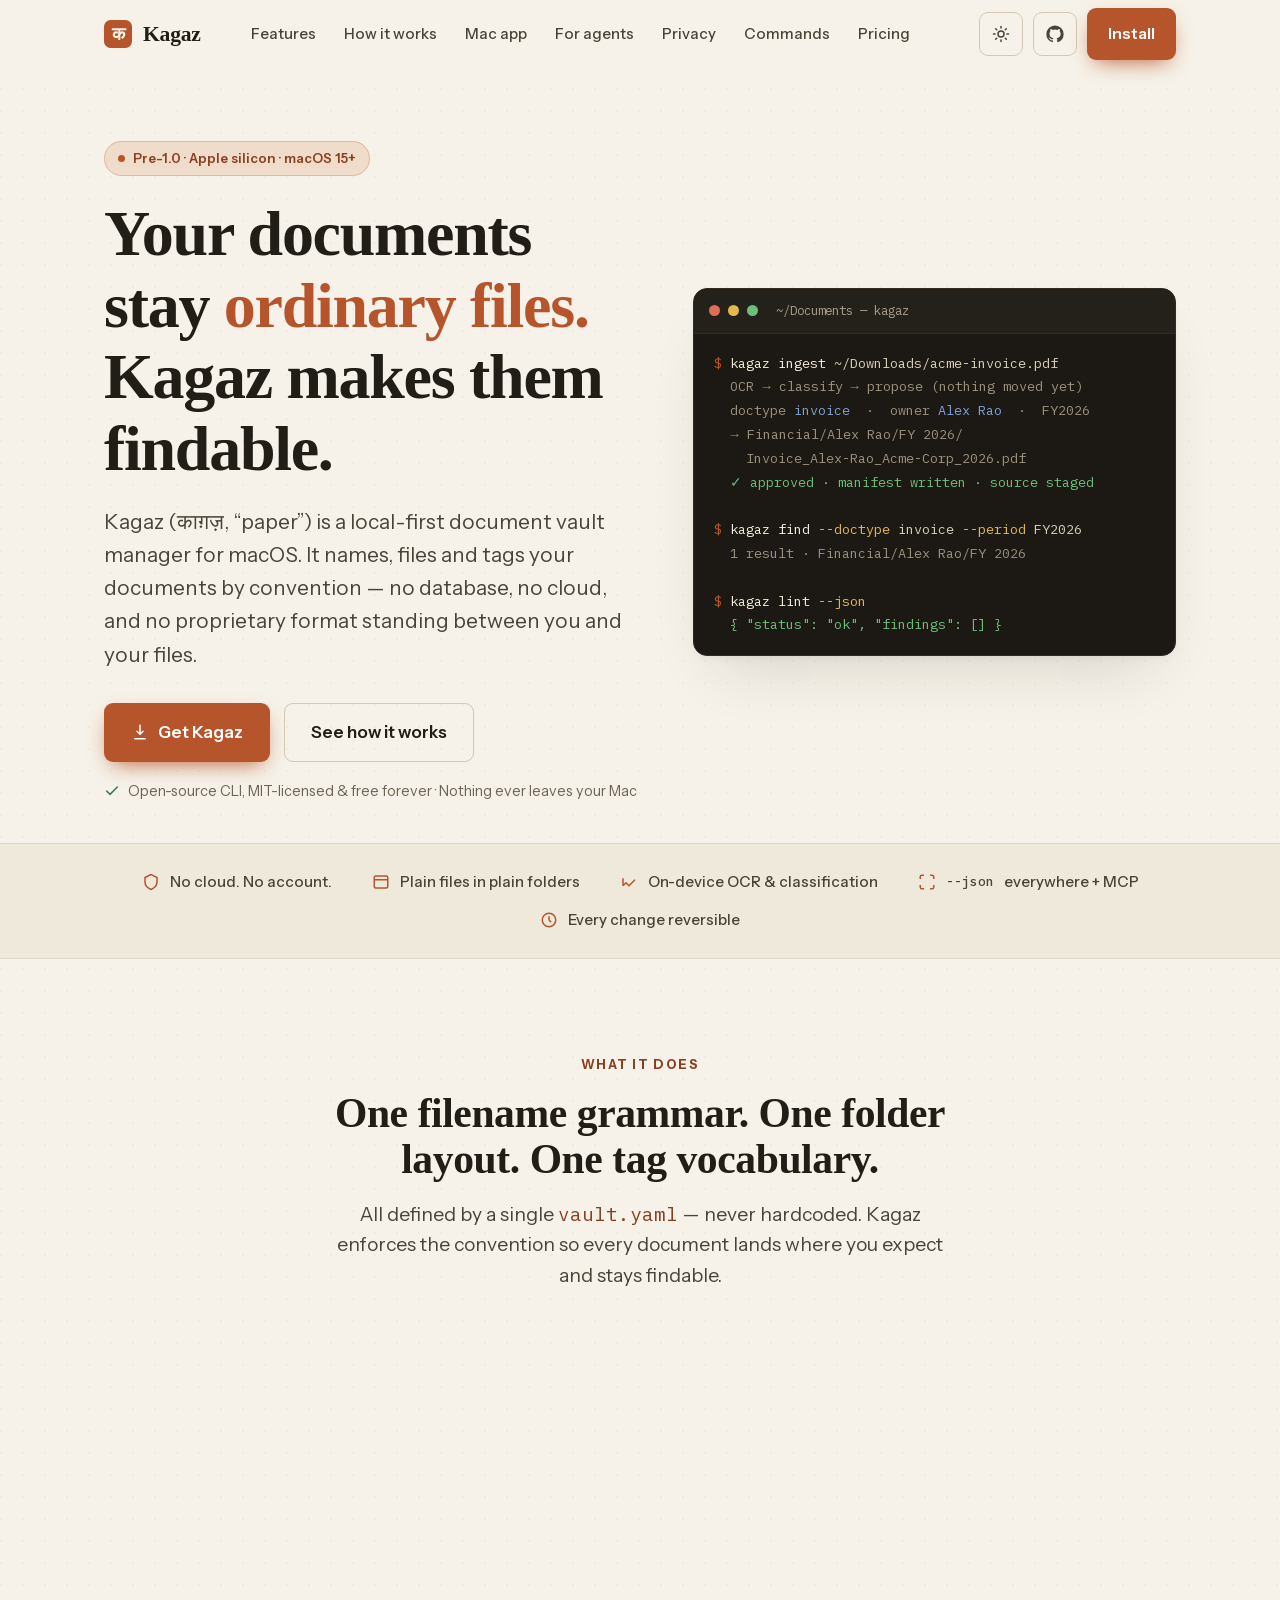
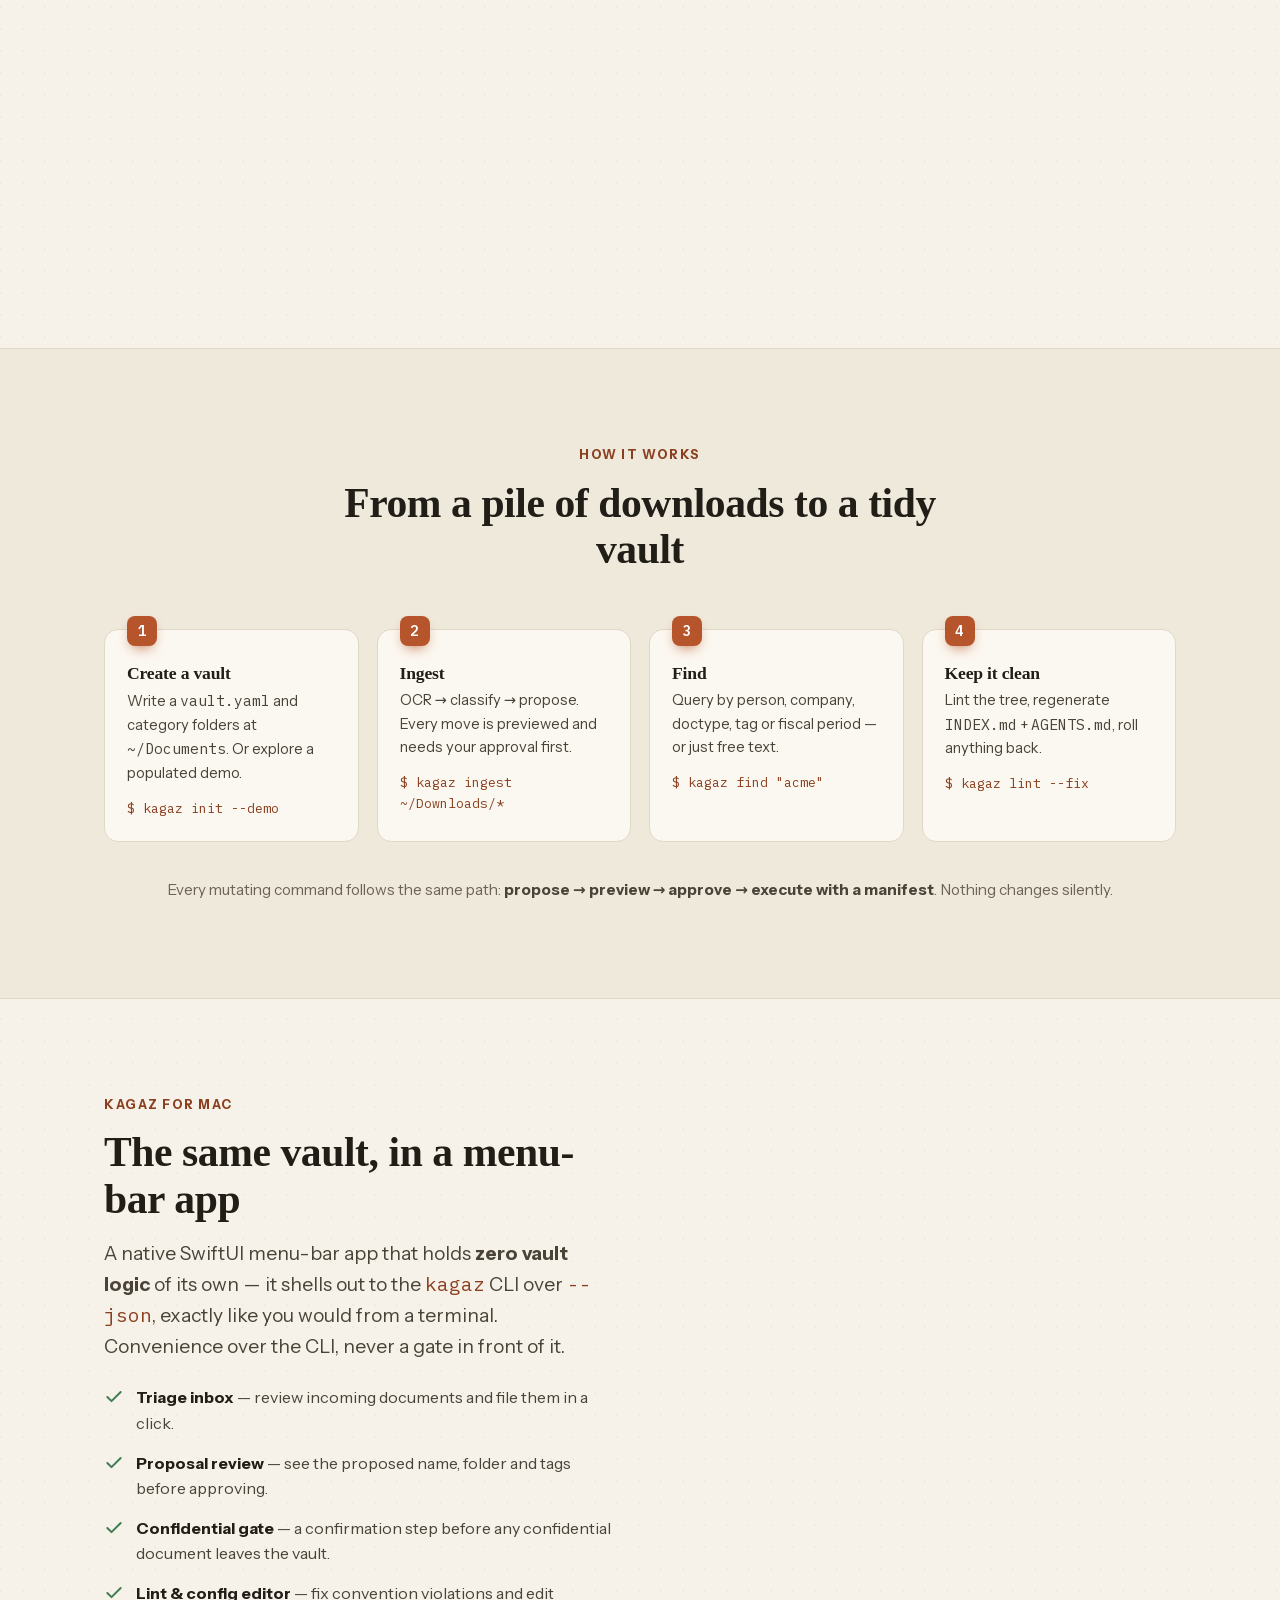
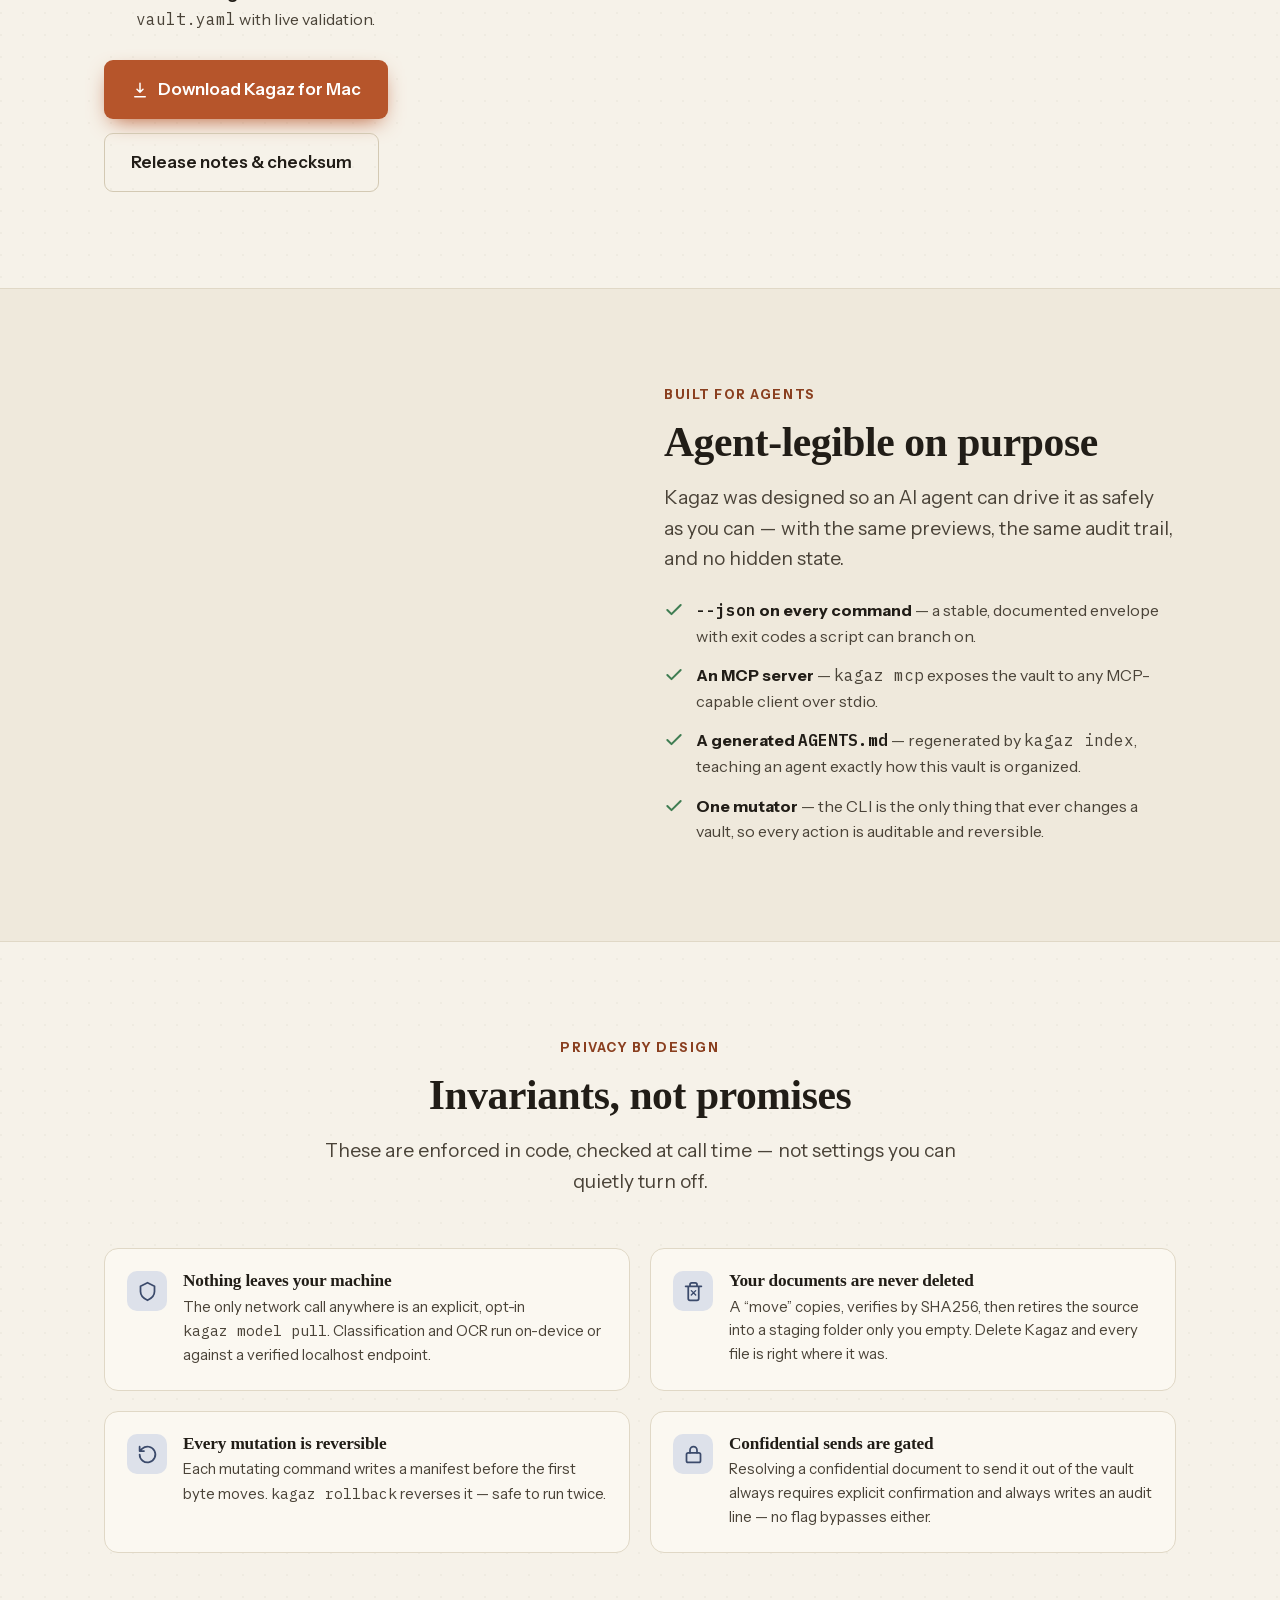
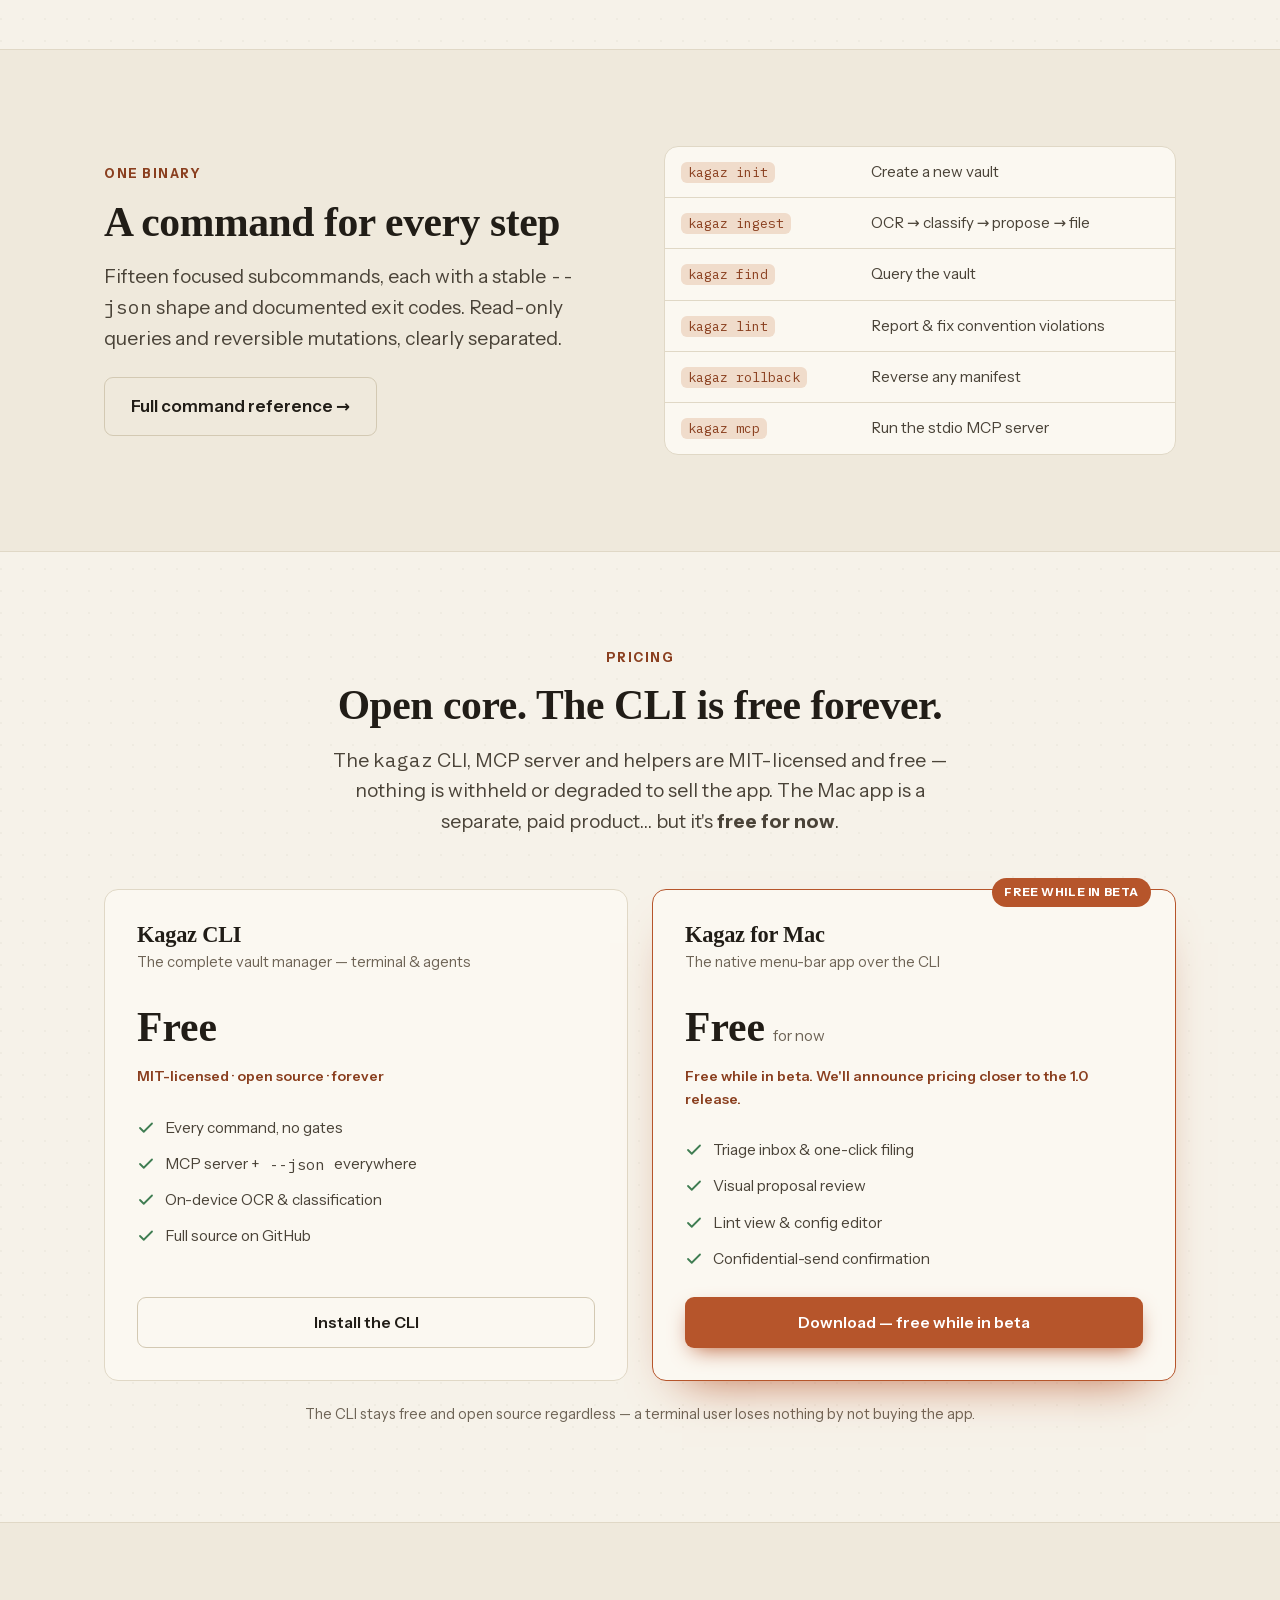
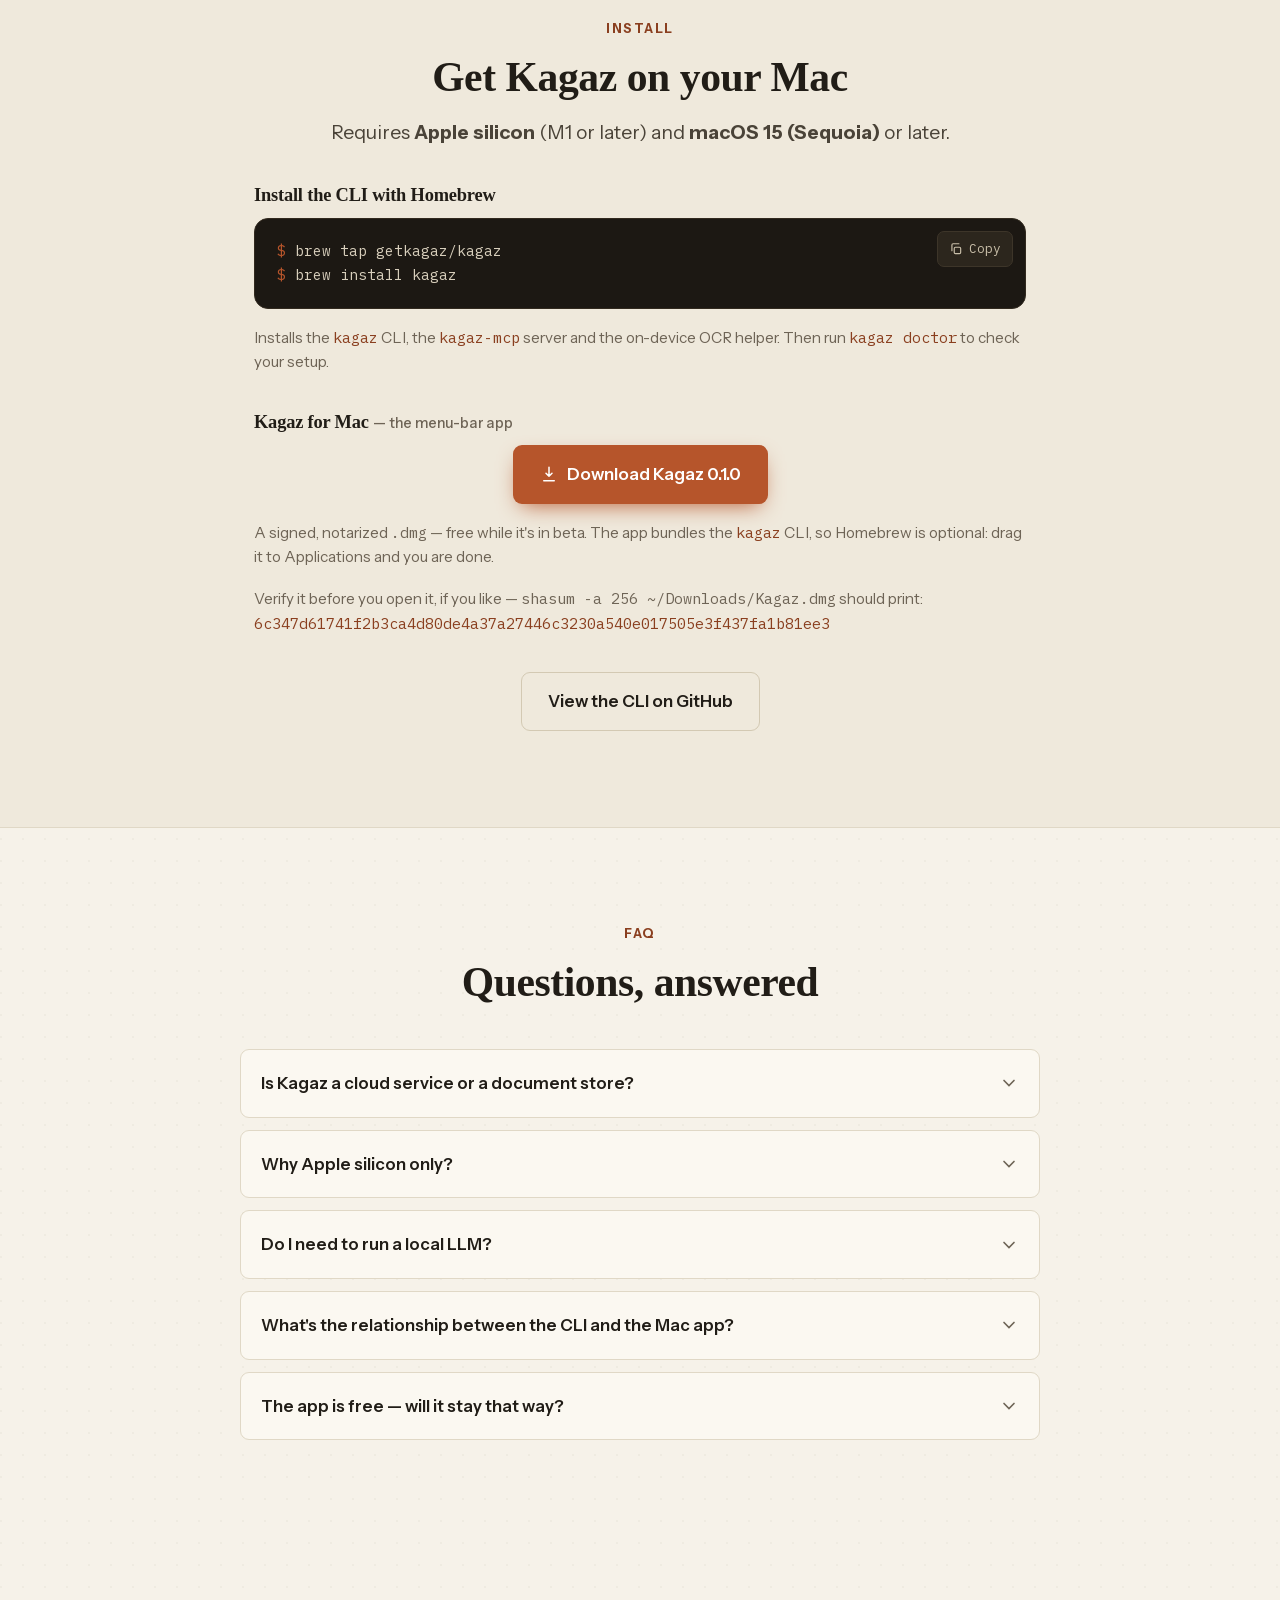
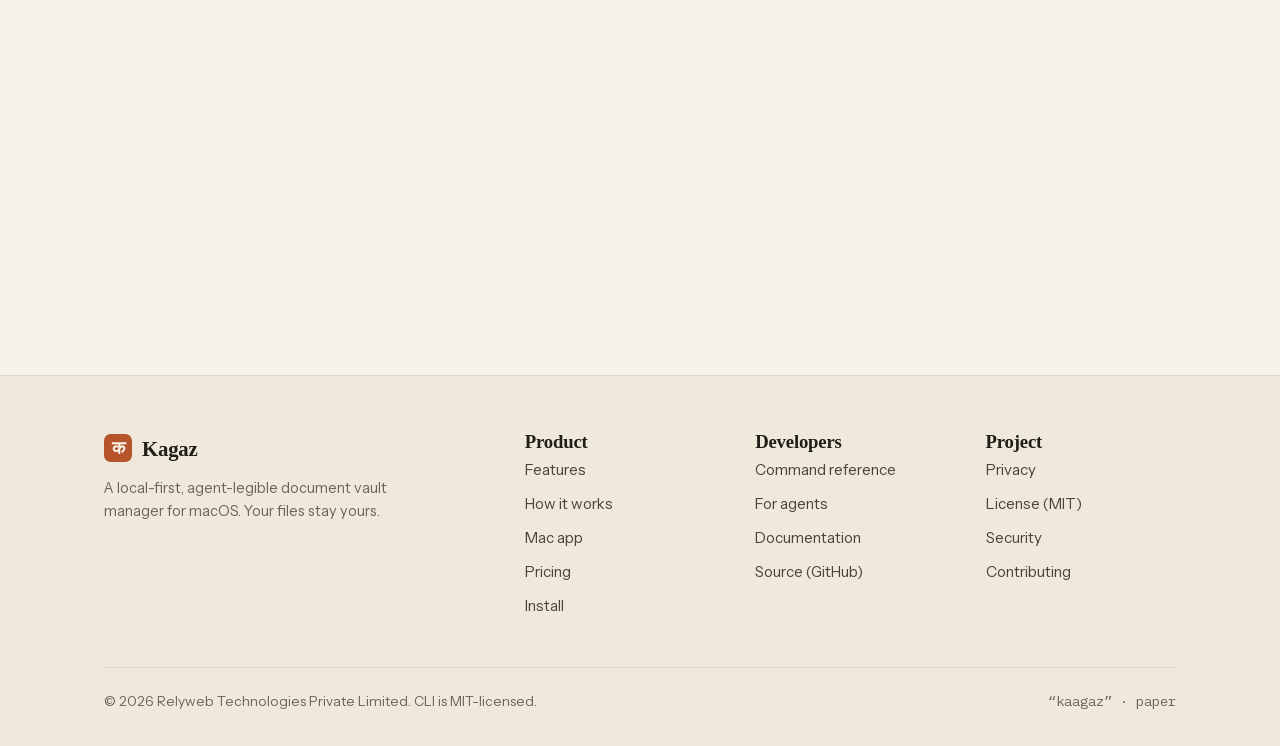
==== commit 9289ed4d: "Ship the download: the app is no longer "launching soon" Kagaz 0.1.0 is signed, notarized and served" ====
--- a/index.html
+++ b/index.html
@@ -221,7 +221,11 @@
         <li><svg viewBox="0 0 24 24" fill="none" stroke="currentColor" stroke-width="2.4" stroke-linecap="round" stroke-linejoin="round"><path d="M20 6 9 17l-5-5"/></svg><span><b>Lint &amp; config editor</b> — fix convention violations and edit <code>vault.yaml</code> with live validation.</span></li>
       </ul>
       <div class="hero-cta mt-28">
-        <span class="btn is-soon">Kagaz for Mac — launching soon</span>
+        <a class="btn btn-primary btn-lg" href="https://downloads.getkagaz.app/Kagaz.dmg">
+          <svg viewBox="0 0 24 24" fill="none" stroke="currentColor" stroke-width="2" stroke-linecap="round"><path d="M12 3v12m0 0 4-4m-4 4-4-4M5 21h14"/></svg>
+          Download Kagaz for Mac
+        </a>
+        <a class="btn btn-ghost btn-lg" href="#install">Release notes &amp; checksum</a>
       </div>
     </div>
 
@@ -380,7 +384,7 @@
           <li><svg viewBox="0 0 24 24" fill="none" stroke="currentColor" stroke-width="2.4" stroke-linecap="round" stroke-linejoin="round"><path d="M20 6 9 17l-5-5"/></svg> Lint view &amp; config editor</li>
           <li><svg viewBox="0 0 24 24" fill="none" stroke="currentColor" stroke-width="2.4" stroke-linecap="round" stroke-linejoin="round"><path d="M20 6 9 17l-5-5"/></svg> Confidential-send confirmation</li>
         </ul>
-        <span class="btn is-soon">Launching soon</span>
+        <a class="btn btn-primary" href="https://downloads.getkagaz.app/Kagaz.dmg">Download — free while in beta</a>
       </div>
     </div>
     <p class="center muted price-foot">The CLI stays free and open source regardless — a terminal user loses nothing by not buying the app.</p>
@@ -402,10 +406,14 @@
     <p class="muted mt-16 fs-95">Installs the <code class="ca">kagaz</code> CLI, the <code class="ca">kagaz-mcp</code> server and the on-device OCR helper. Then run <code class="ca">kagaz doctor</code> to check your setup.</p>
 
     <h3 class="install-h">Kagaz for Mac <span class="muted h-note">— the menu-bar app</span></h3>
-    <div class="soon">
-      <span>A signed <code>.dmg</code> download will land here when the app is ready — free while it's in beta.</span>
-      <span class="soon-badge">Launching soon</span>
-    </div>
+    <div class="center">
+      <a class="btn btn-primary btn-lg" href="https://downloads.getkagaz.app/Kagaz.dmg">
+        <svg viewBox="0 0 24 24" fill="none" stroke="currentColor" stroke-width="2" stroke-linecap="round"><path d="M12 3v12m0 0 4-4m-4 4-4-4M5 21h14"/></svg>
+        Download Kagaz 0.1.0
+      </a>
+    </div>
+    <p class="muted mt-16 fs-95">A signed, notarized <code>.dmg</code> — free while it's in beta. The app bundles the <code class="ca">kagaz</code> CLI, so Homebrew is optional: drag it to Applications and you are done.</p>
+    <p class="muted mt-16 fs-95">Verify it before you open it, if you like — <code>shasum -a 256 ~/Downloads/Kagaz.dmg</code> should print:<br><code class="ca">6c347d61741f2b3ca4d80de4a37a27446c3230a540e017505e3f437fa1b81ee3</code></p>
     <div class="center mt-36">
       <a class="btn btn-ghost btn-lg" href="https://github.com/getkagaz/kagaz">View the CLI on GitHub</a>
     </div>
@@ -509,7 +517,7 @@
       "operatingSystem": "macOS 15+ (Apple silicon)",
       "description": "A local-first, agent-legible document vault manager for macOS. Names, files and tags documents by convention with no database, no cloud and no proprietary format.",
       "url": "https://getkagaz.app/",
-      "downloadUrl": "https://github.com/getkagaz/kagaz",
+      "downloadUrl": "https://downloads.getkagaz.app/Kagaz.dmg",
       "license": "https://github.com/getkagaz/kagaz/blob/main/LICENSE",
       "author": { "@type": "Organization", "name": "Relyweb Technologies Private Limited" },
       "offers": { "@type": "Offer", "price": "0", "priceCurrency": "USD" }
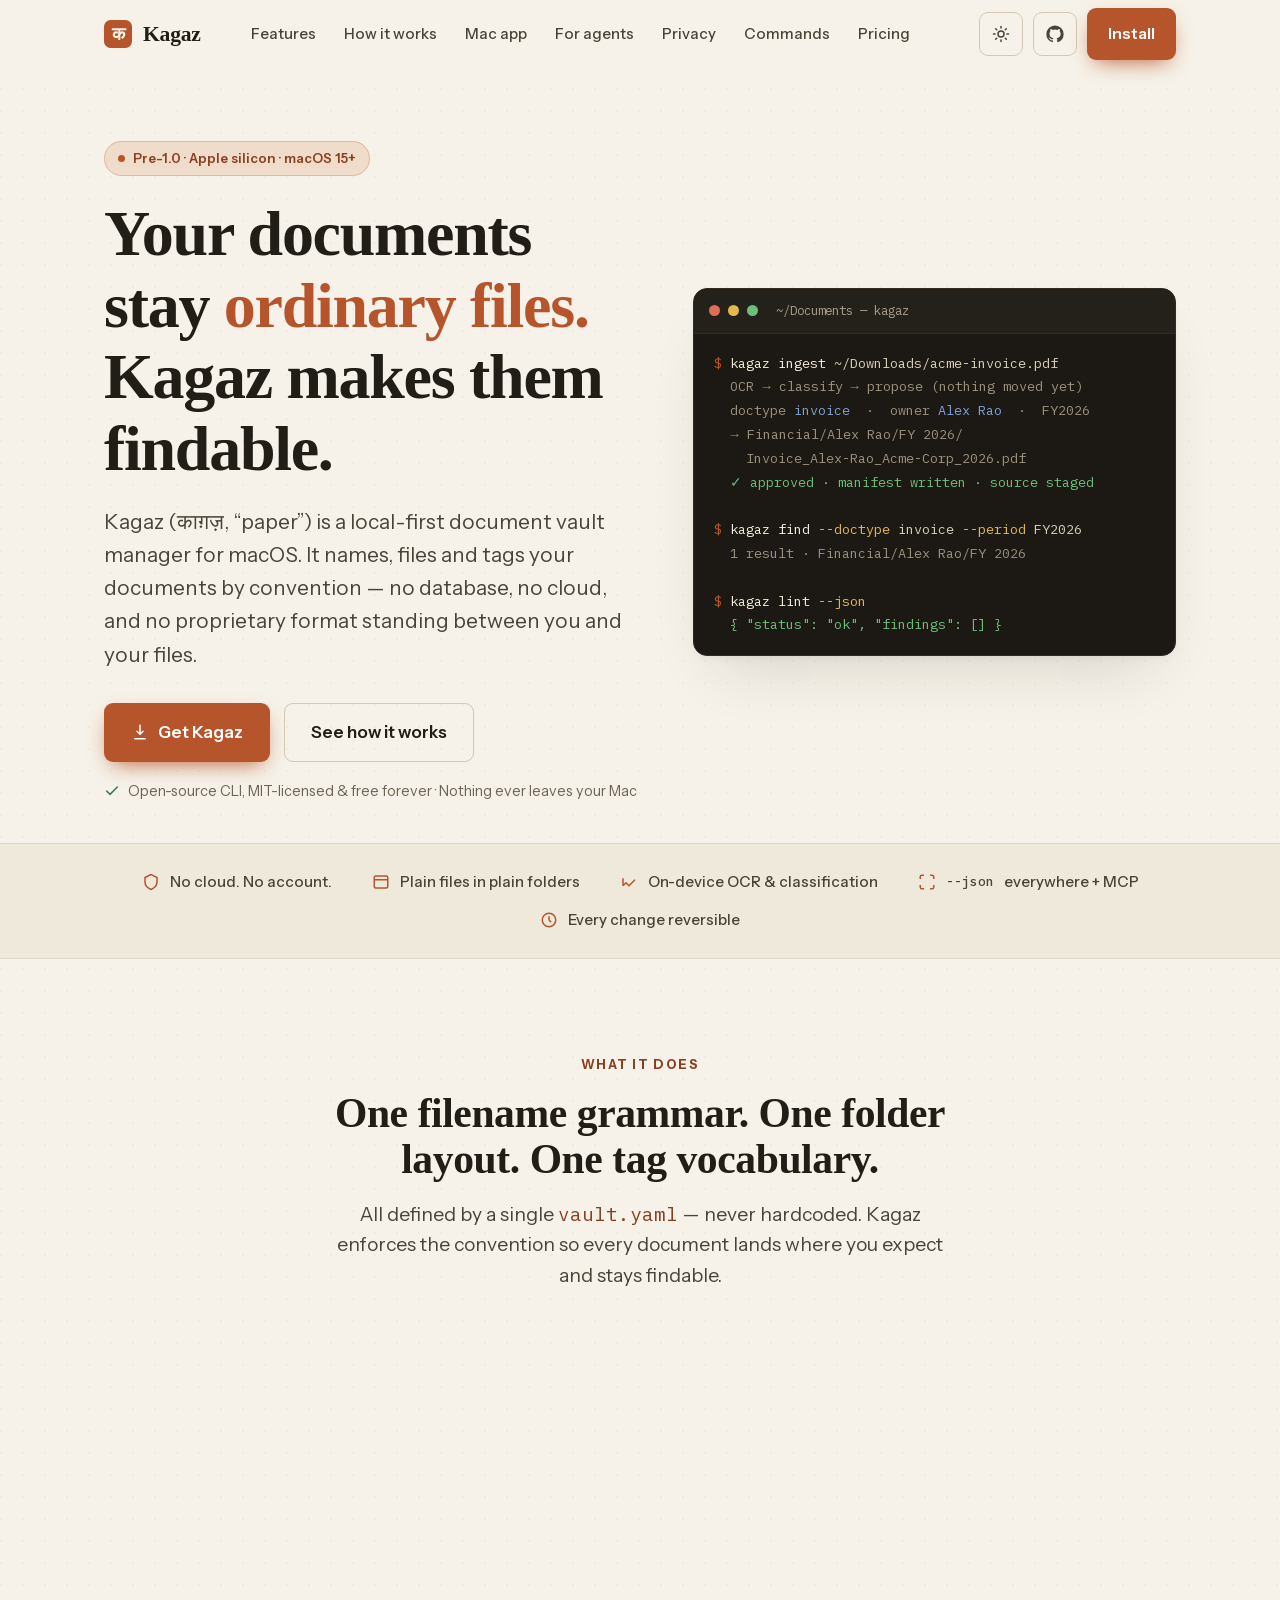
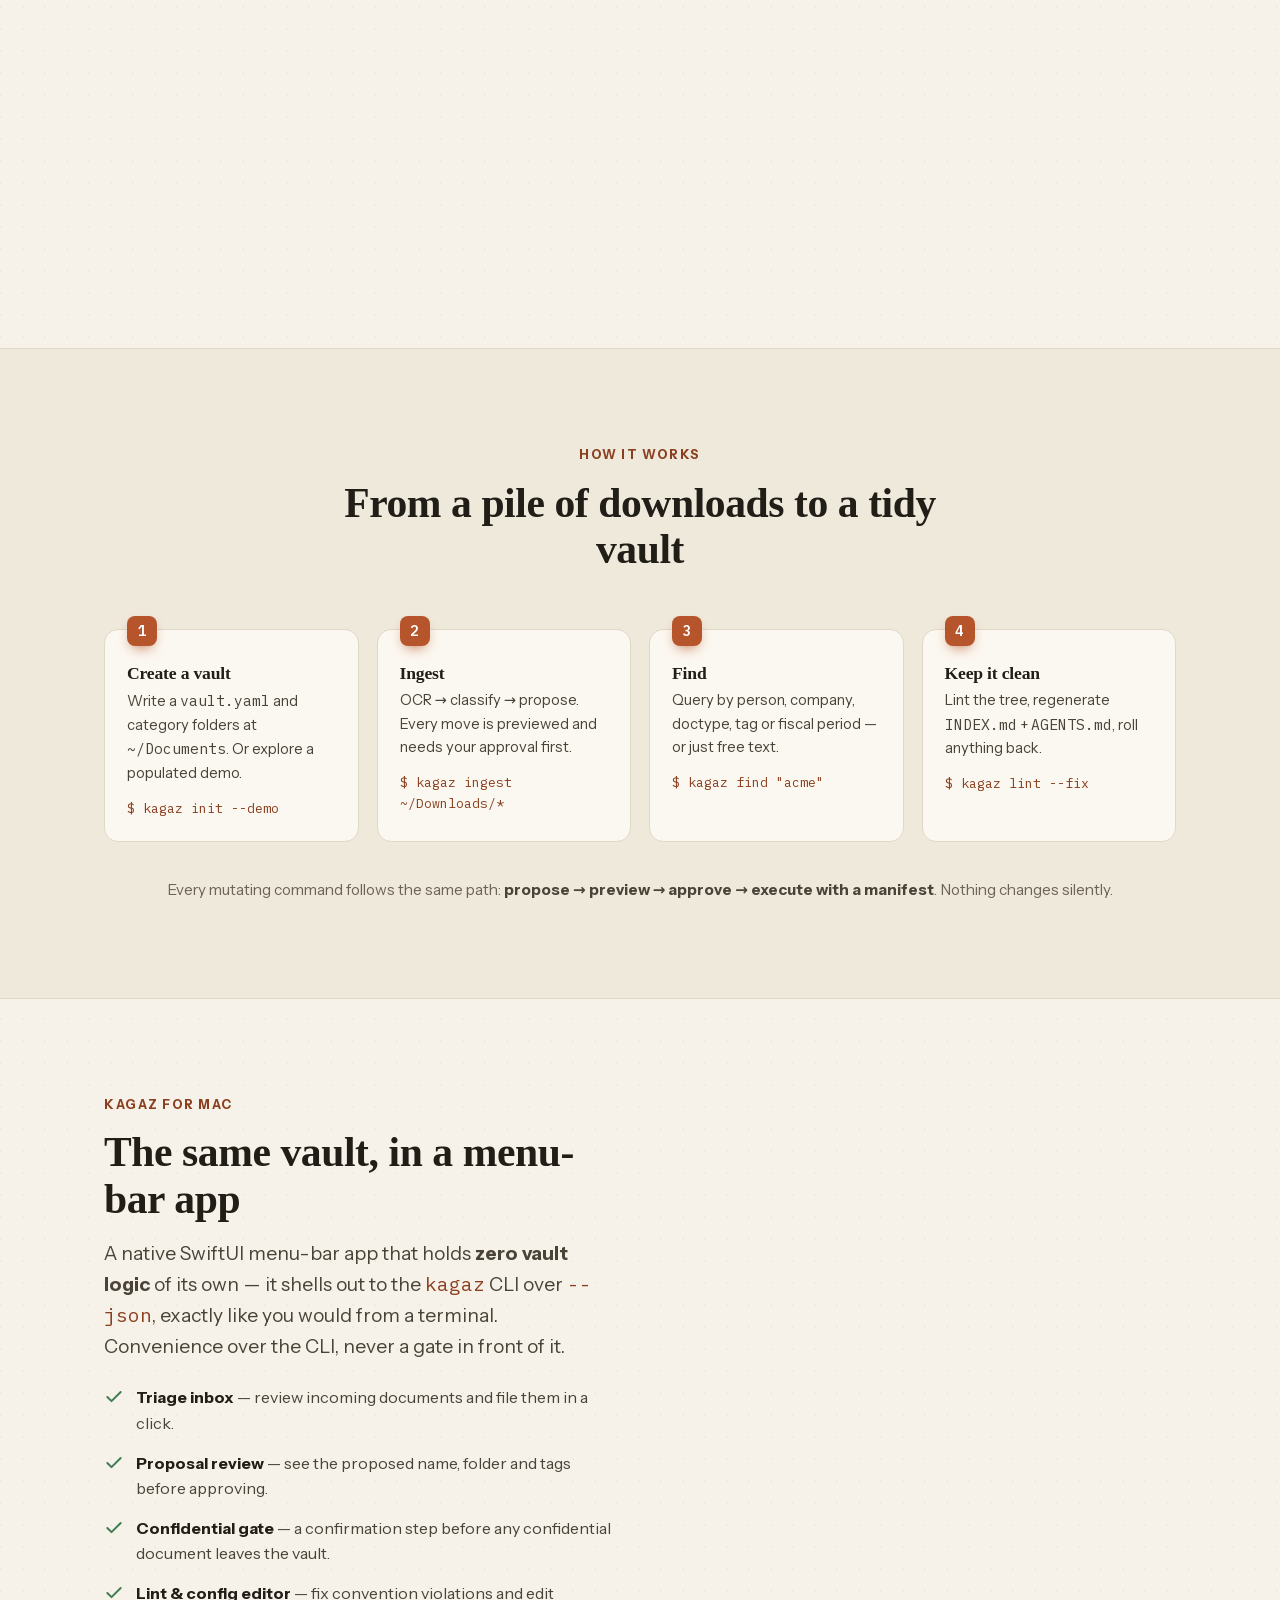
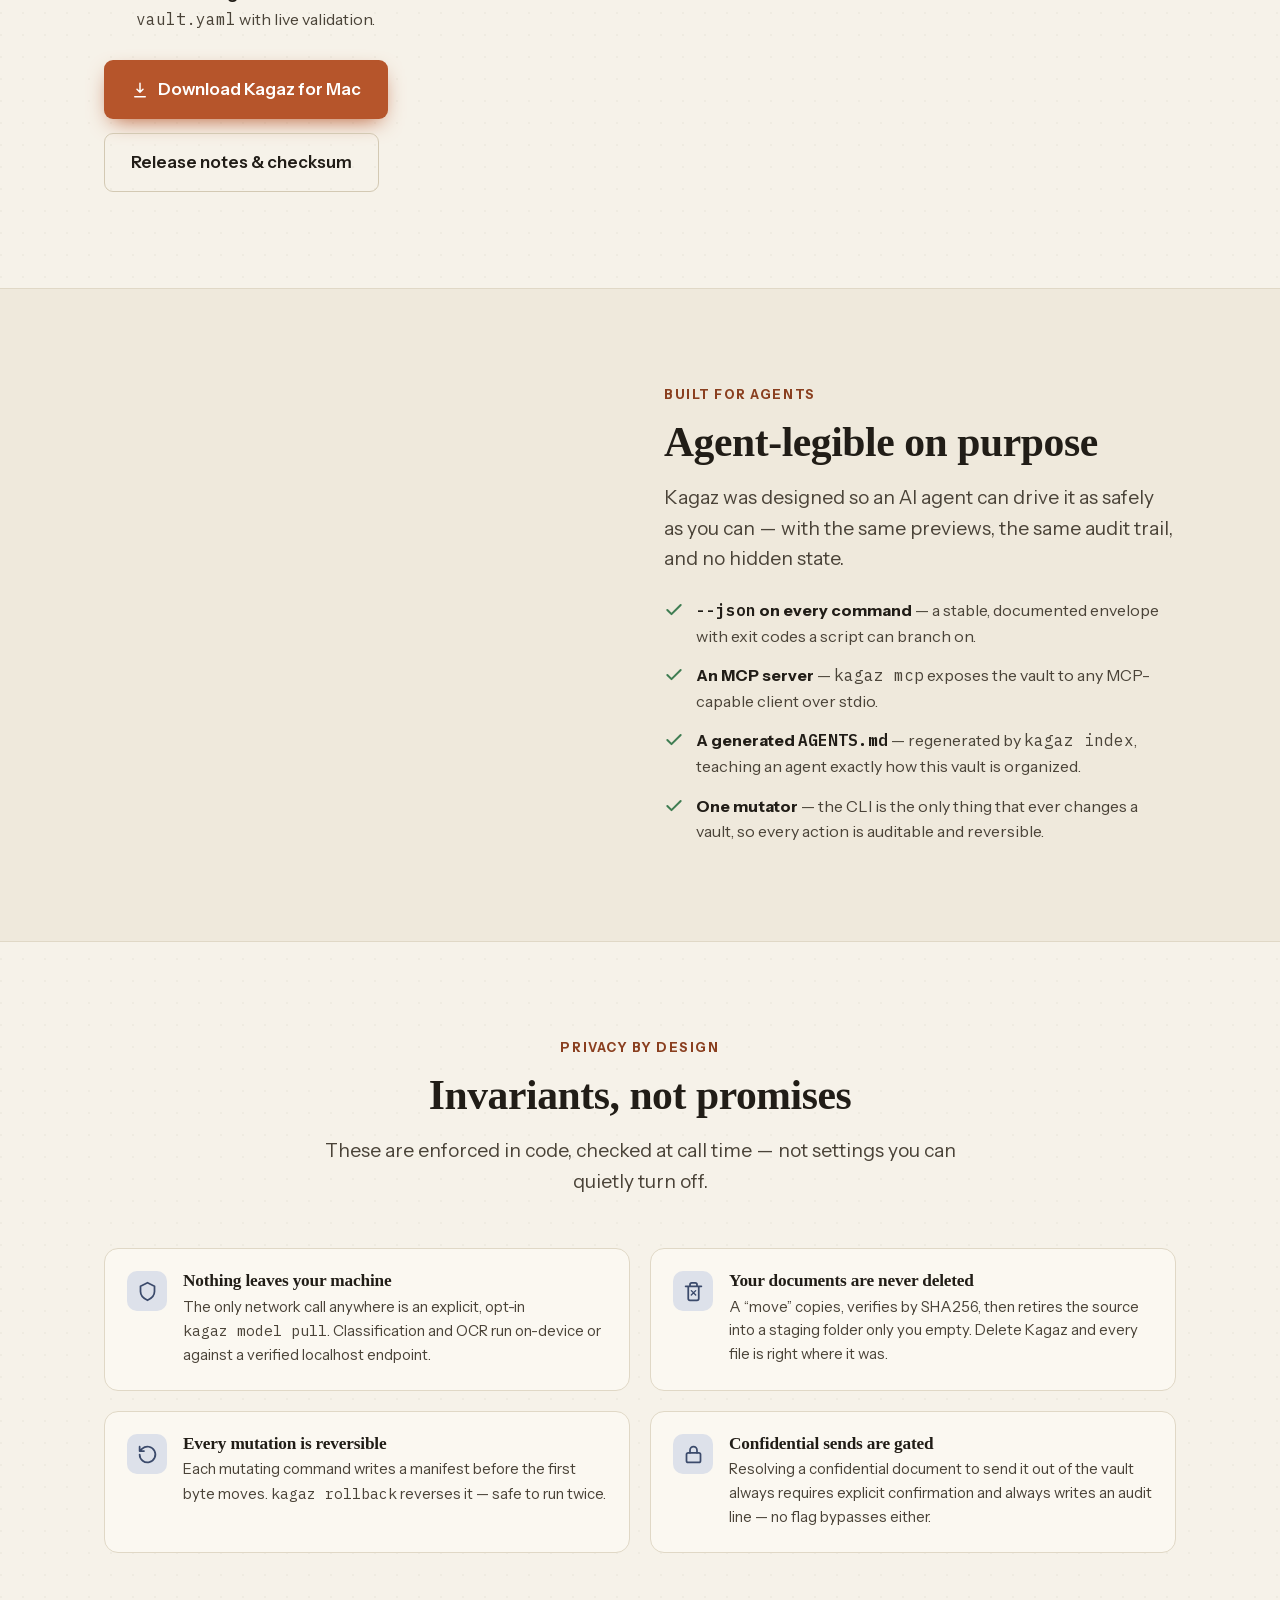
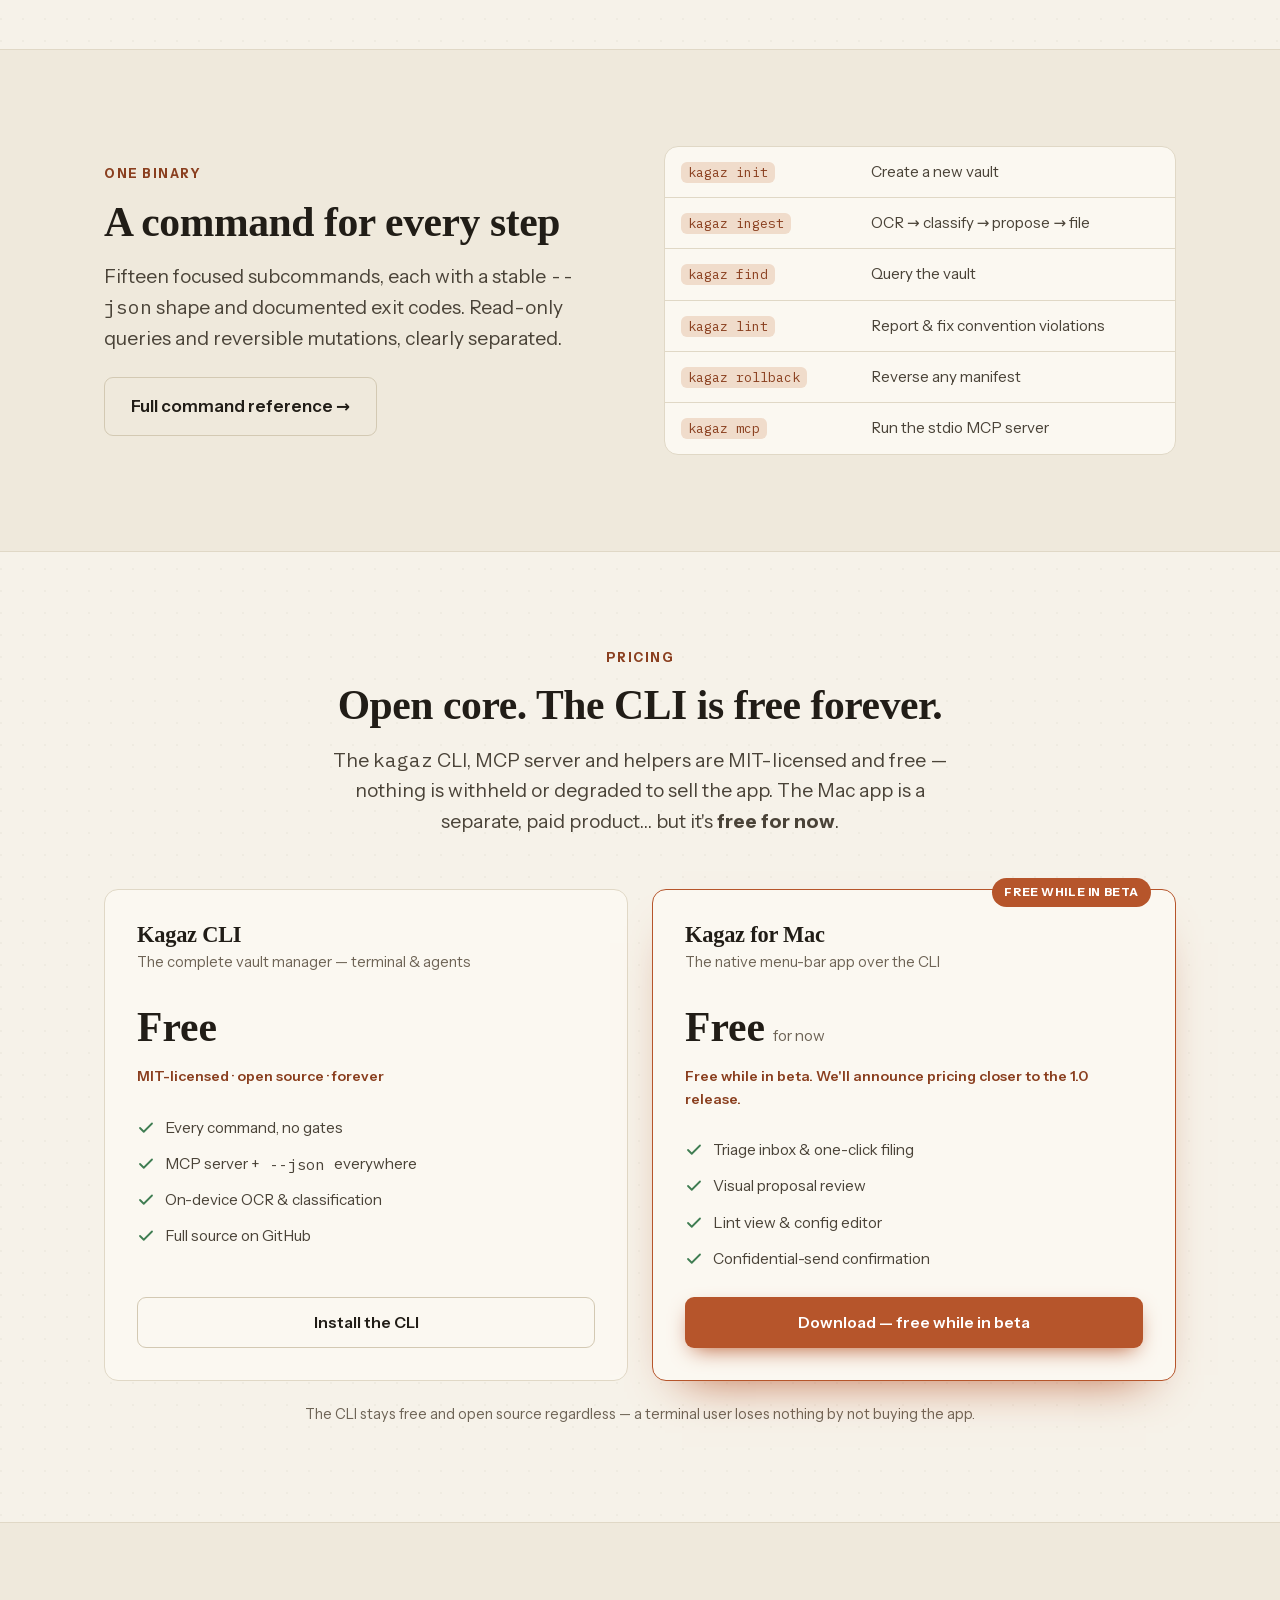
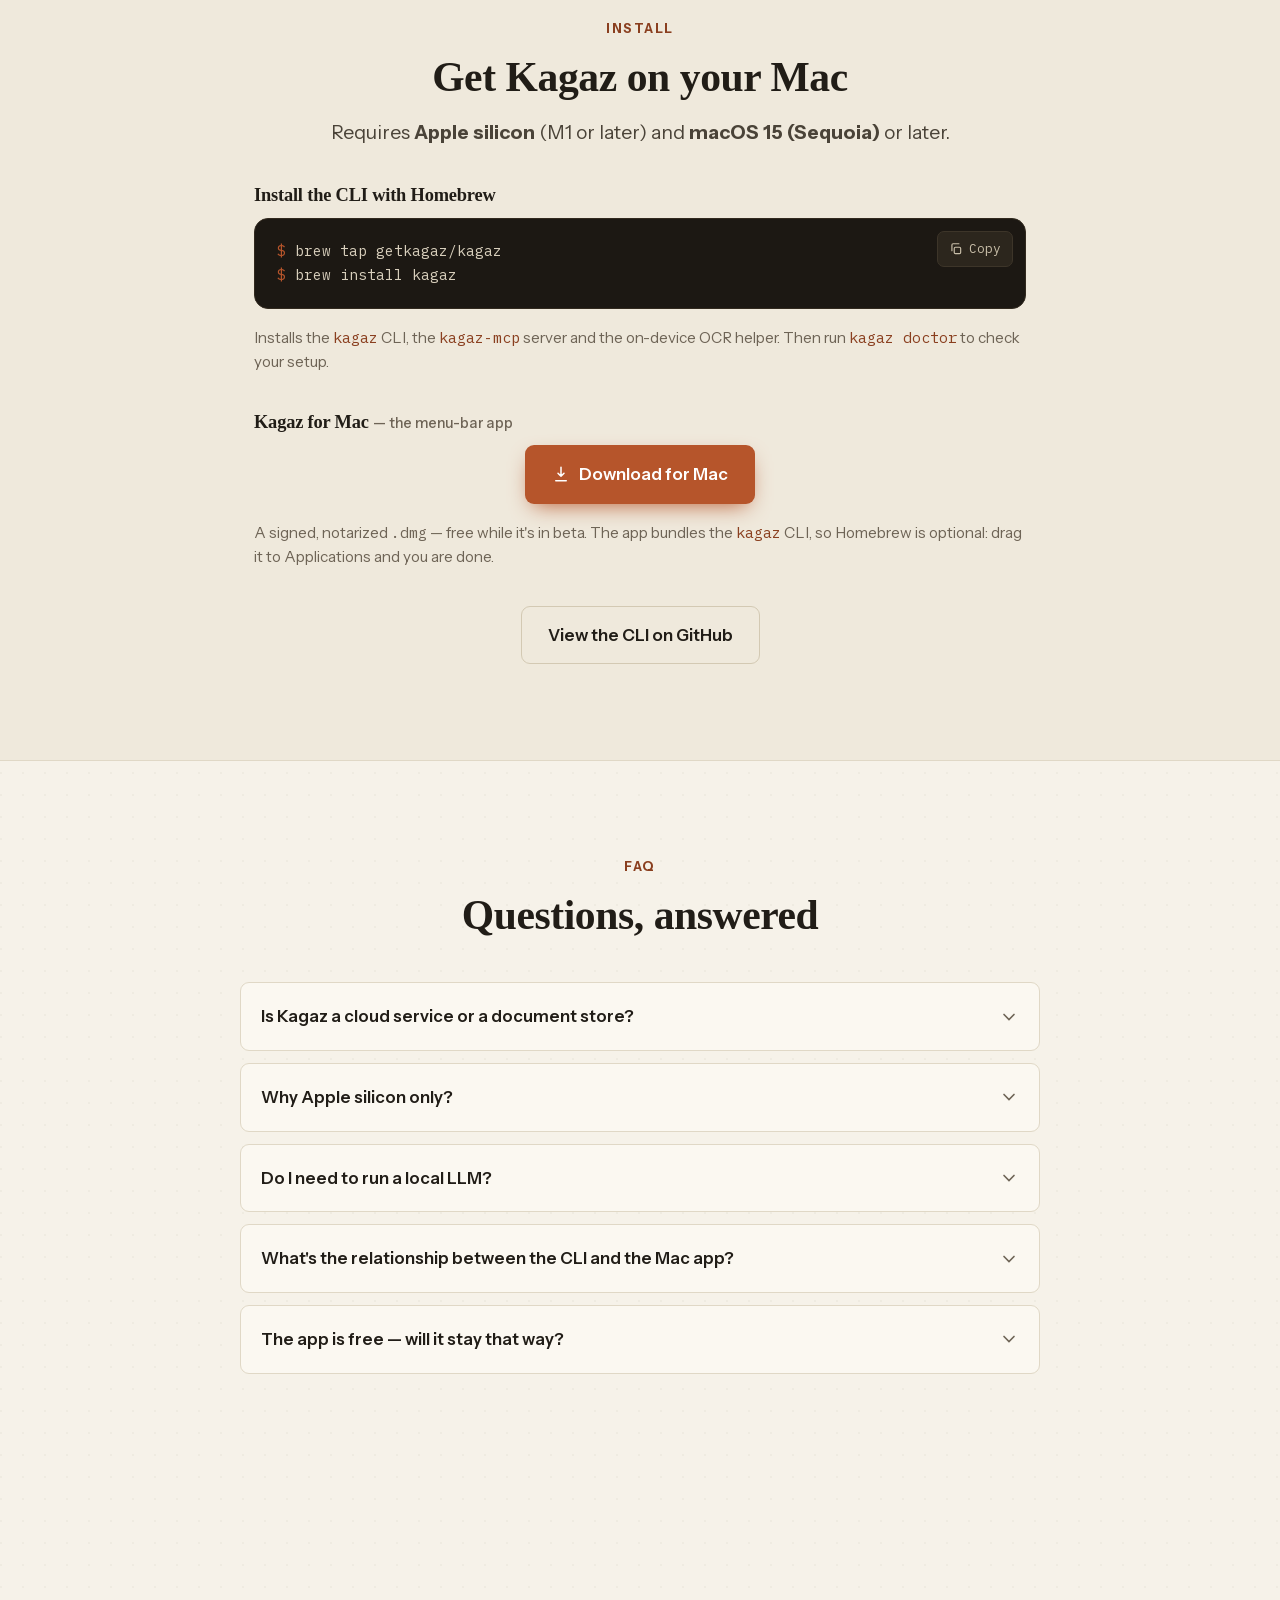
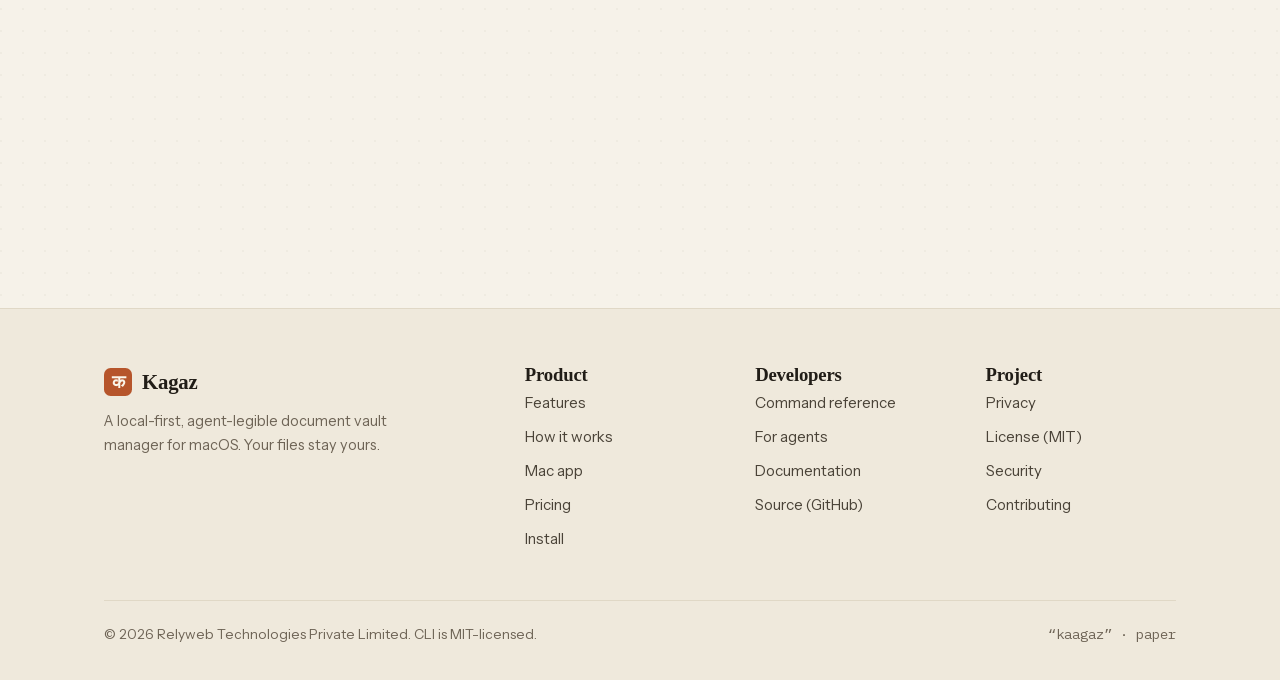
==== commit 3374a392: "Nothing on this page should need editing to ship a release Two strings did: the version in the butto" ====
--- a/index.html
+++ b/index.html
@@ -409,11 +409,10 @@
     <div class="center">
       <a class="btn btn-primary btn-lg" href="https://downloads.getkagaz.app/Kagaz.dmg">
         <svg viewBox="0 0 24 24" fill="none" stroke="currentColor" stroke-width="2" stroke-linecap="round"><path d="M12 3v12m0 0 4-4m-4 4-4-4M5 21h14"/></svg>
-        Download Kagaz 0.1.0
+        Download for Mac
       </a>
     </div>
     <p class="muted mt-16 fs-95">A signed, notarized <code>.dmg</code> — free while it's in beta. The app bundles the <code class="ca">kagaz</code> CLI, so Homebrew is optional: drag it to Applications and you are done.</p>
-    <p class="muted mt-16 fs-95">Verify it before you open it, if you like — <code>shasum -a 256 ~/Downloads/Kagaz.dmg</code> should print:<br><code class="ca">6c347d61741f2b3ca4d80de4a37a27446c3230a540e017505e3f437fa1b81ee3</code></p>
     <div class="center mt-36">
       <a class="btn btn-ghost btn-lg" href="https://github.com/getkagaz/kagaz">View the CLI on GitHub</a>
     </div>
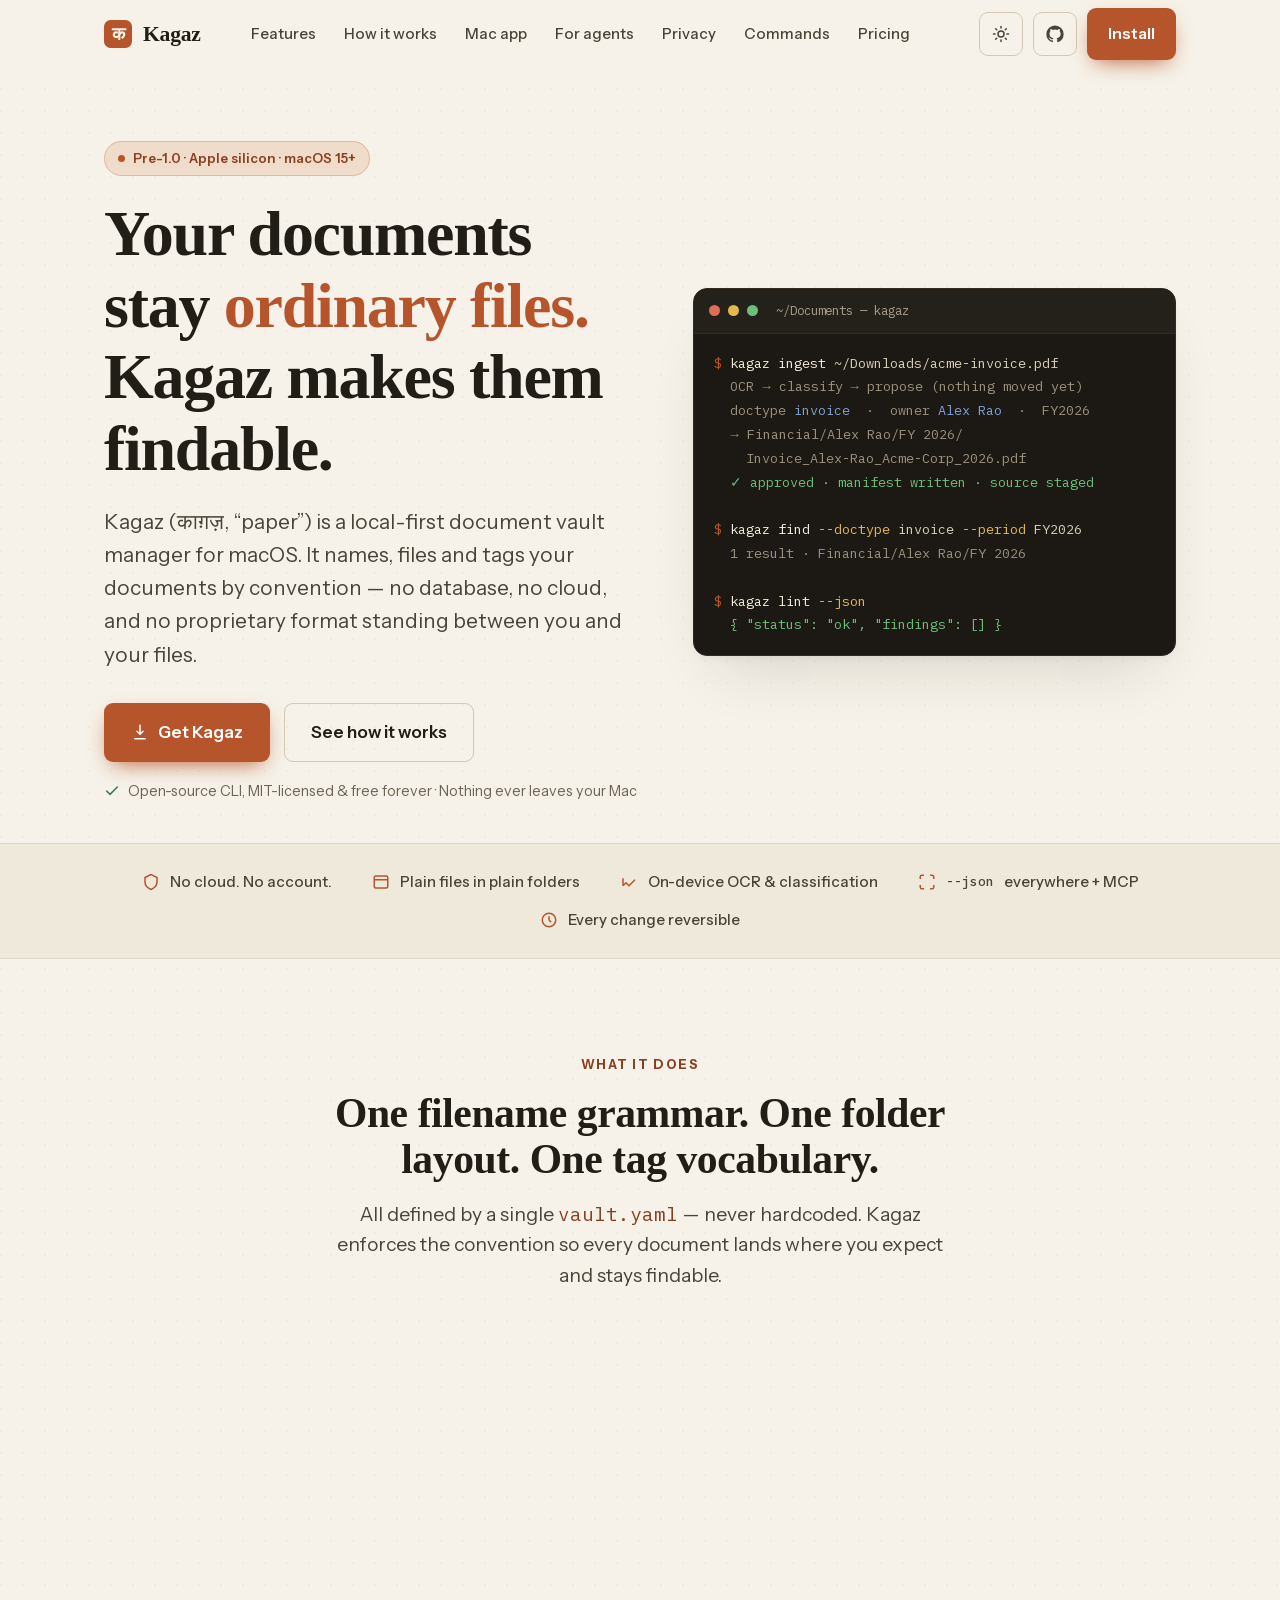
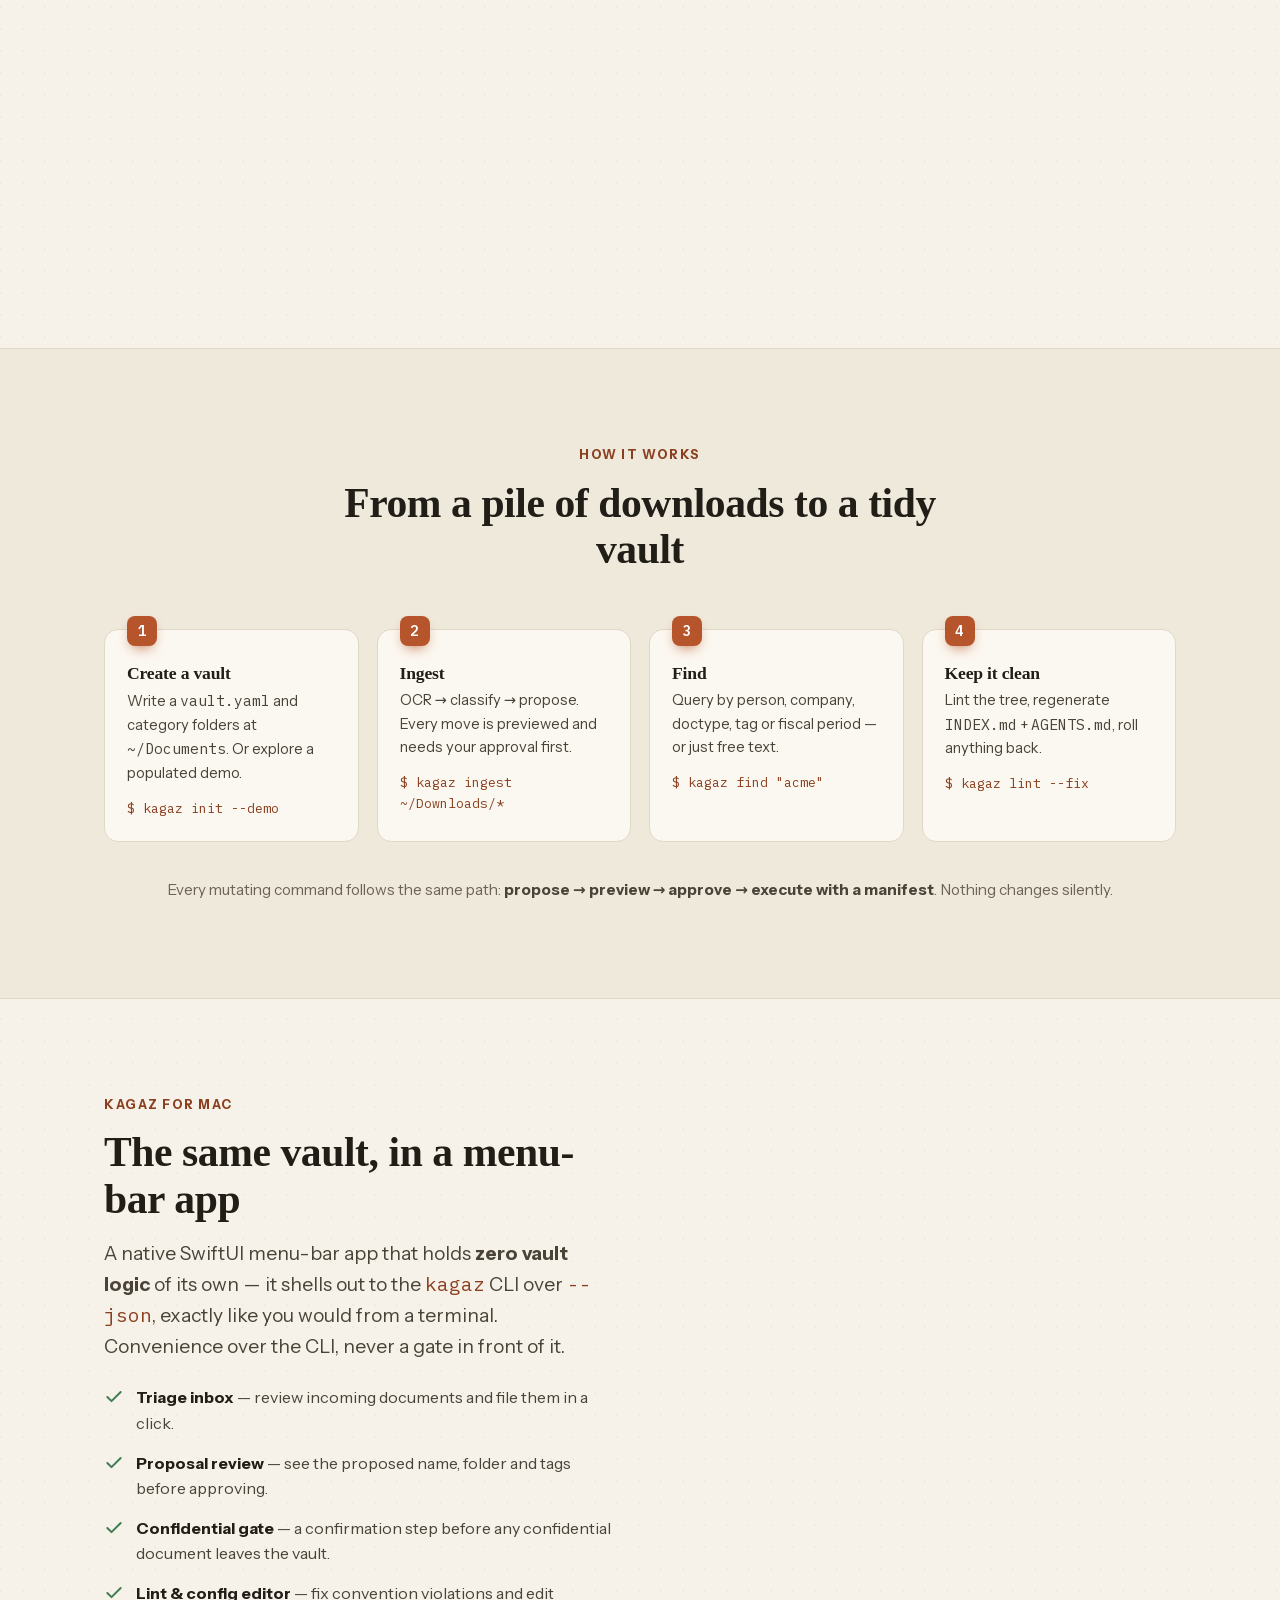
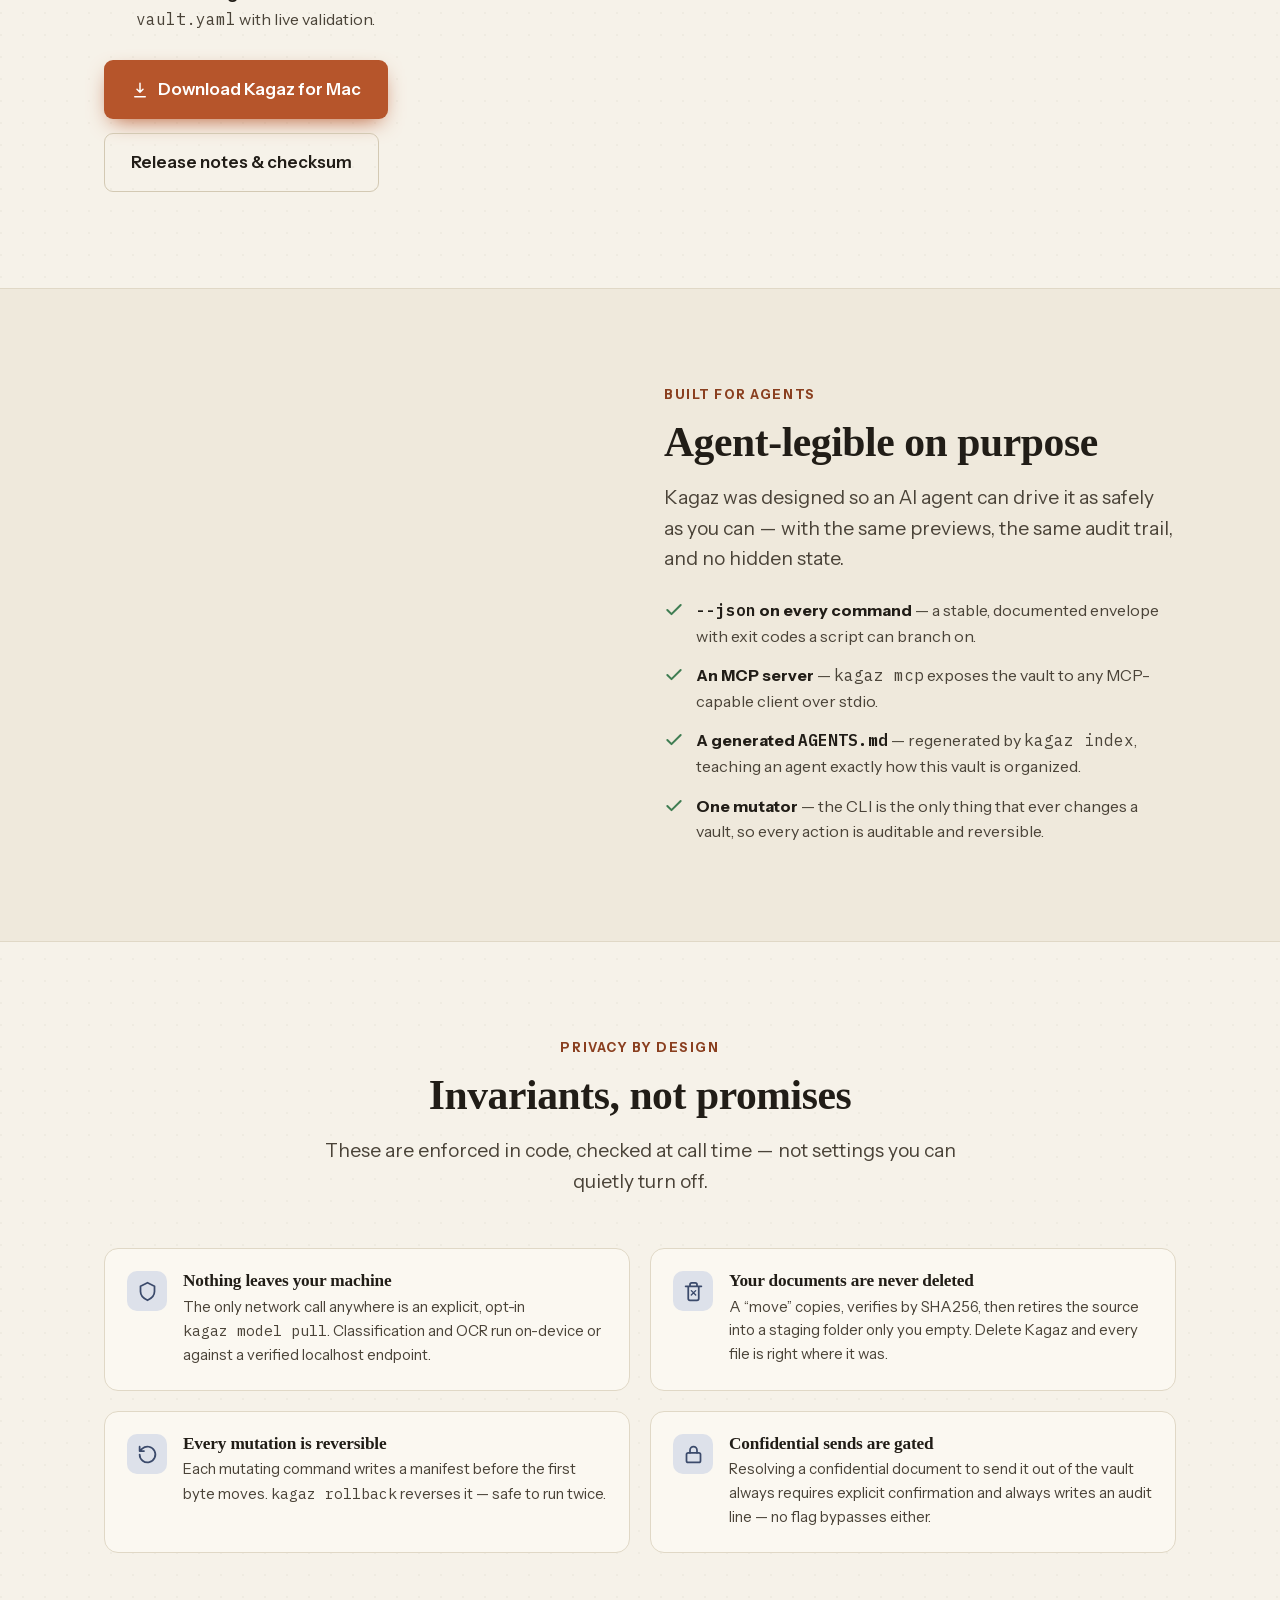
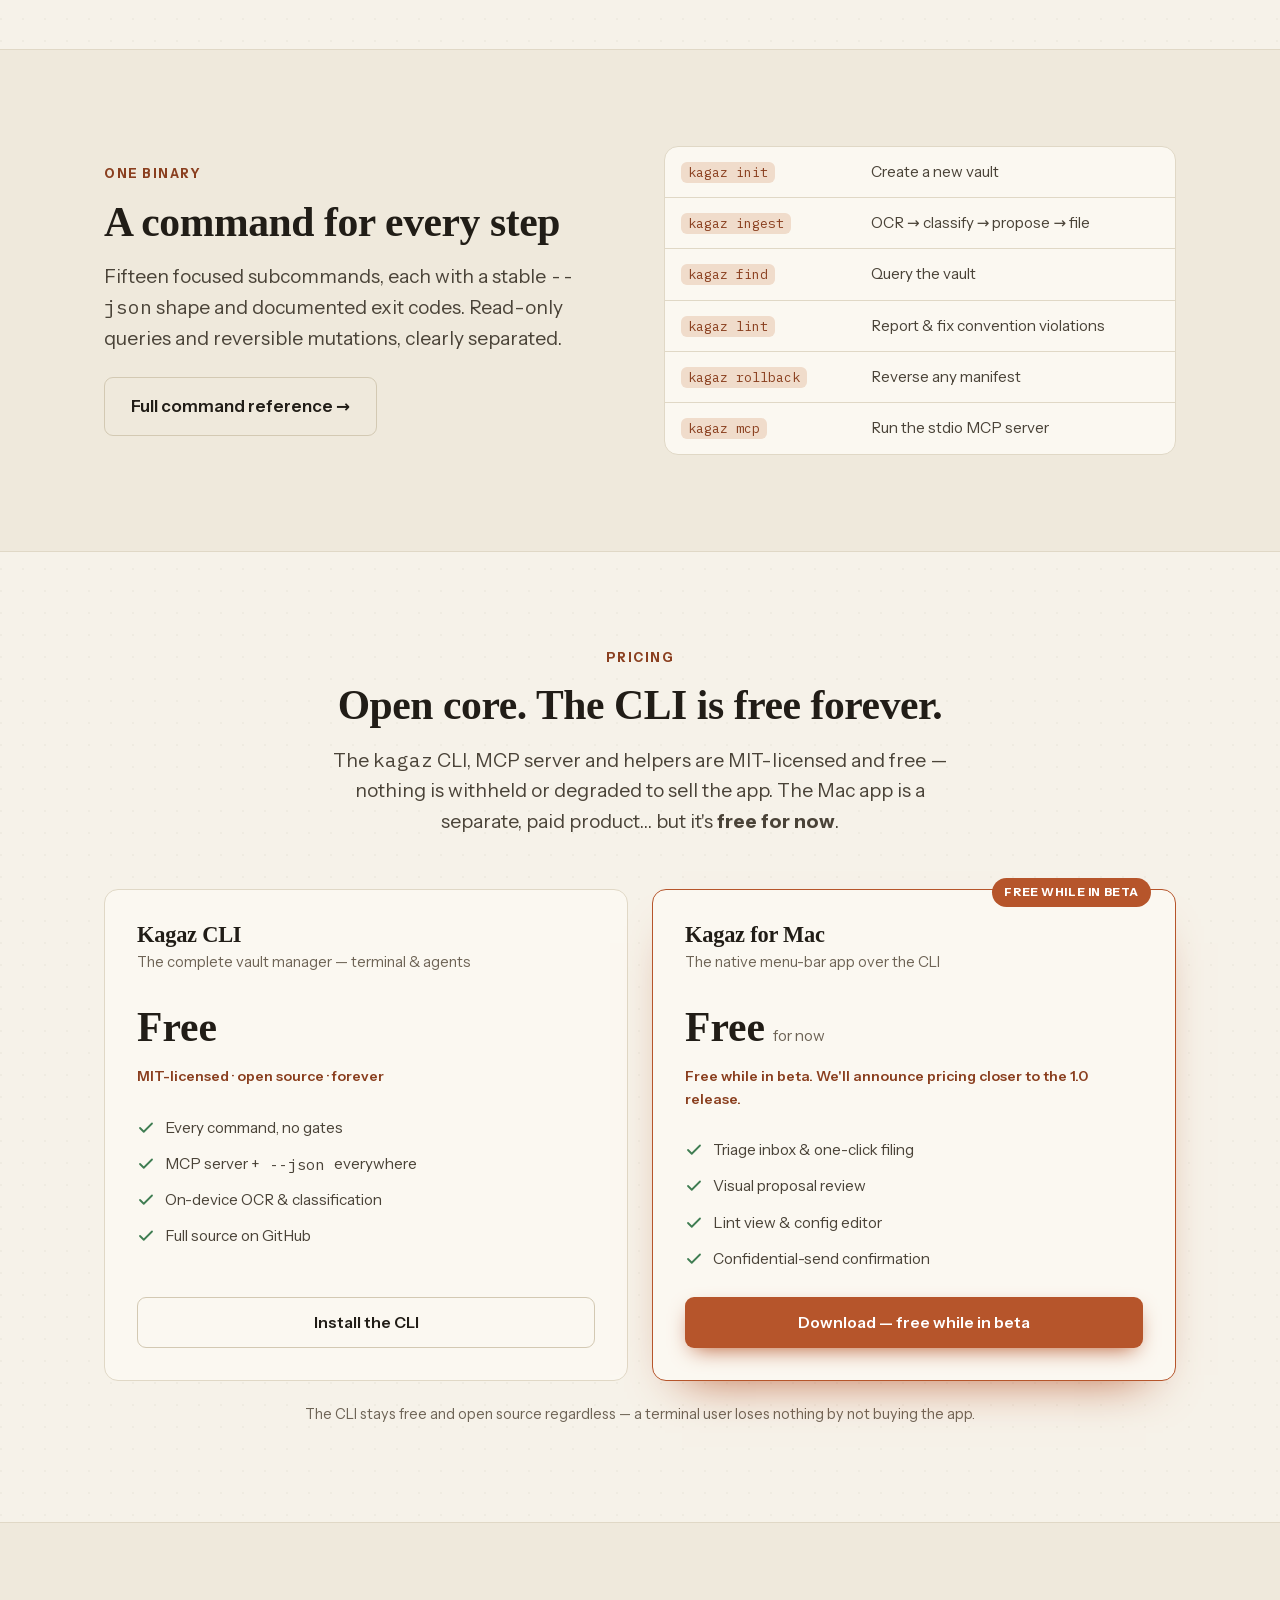
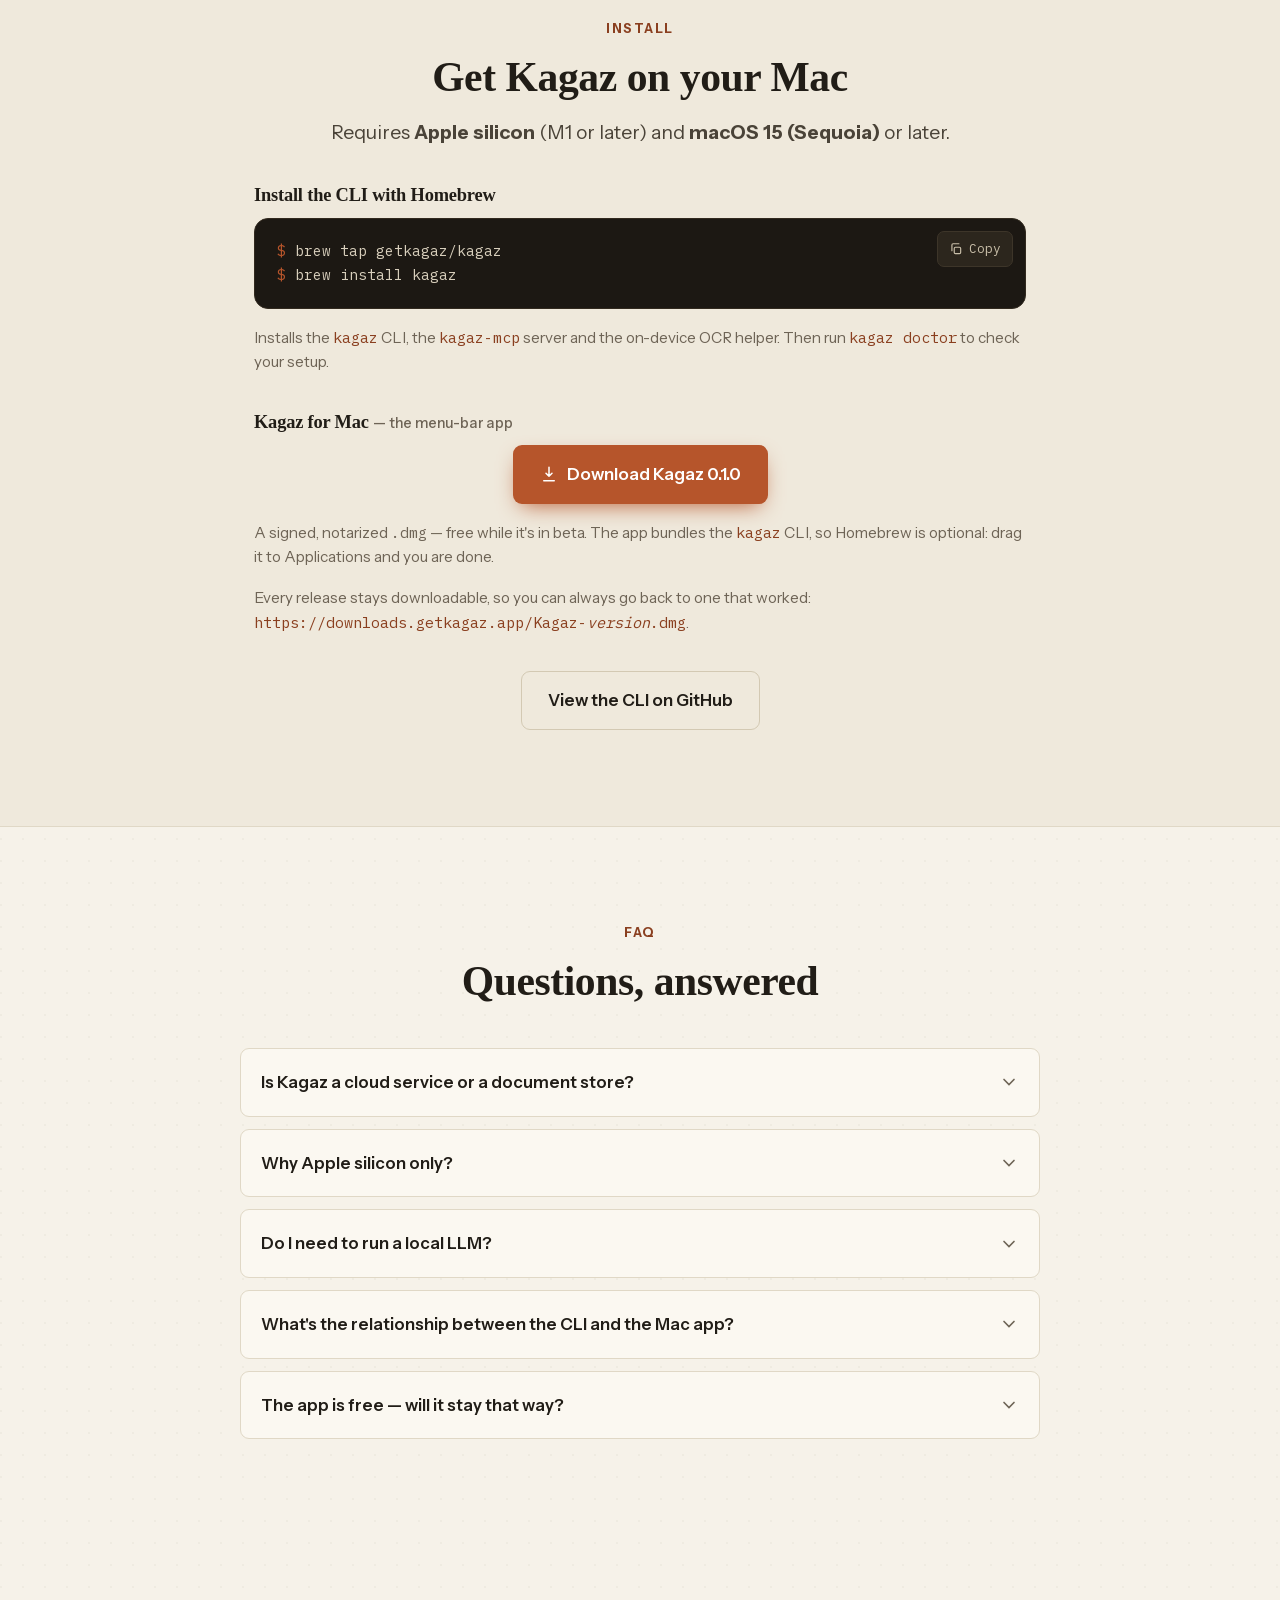
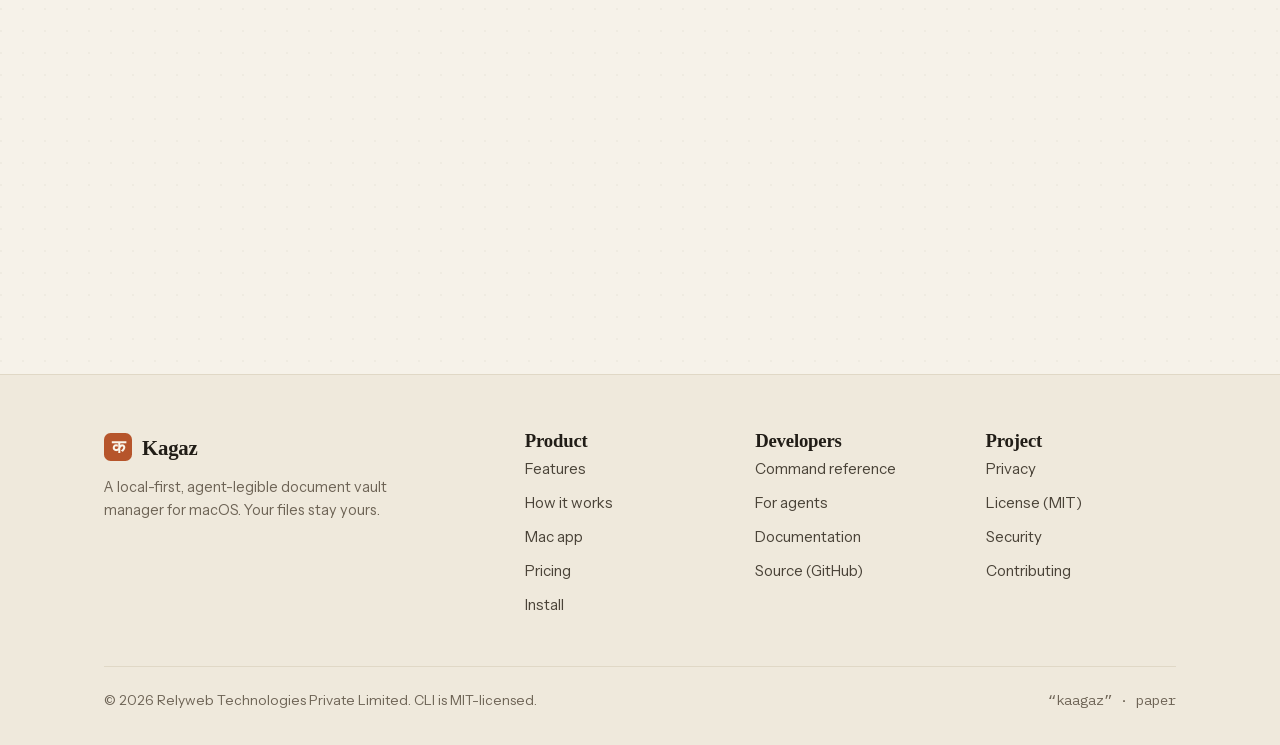
==== commit efd58957: "Name the version, point at the latest, keep the old ones reachable The button carries the version ag" ====
--- a/index.html
+++ b/index.html
@@ -221,7 +221,7 @@
         <li><svg viewBox="0 0 24 24" fill="none" stroke="currentColor" stroke-width="2.4" stroke-linecap="round" stroke-linejoin="round"><path d="M20 6 9 17l-5-5"/></svg><span><b>Lint &amp; config editor</b> — fix convention violations and edit <code>vault.yaml</code> with live validation.</span></li>
       </ul>
       <div class="hero-cta mt-28">
-        <a class="btn btn-primary btn-lg" href="https://downloads.getkagaz.app/Kagaz.dmg">
+        <a class="btn btn-primary btn-lg" href="https://downloads.getkagaz.app/Kagaz-latest.dmg">
           <svg viewBox="0 0 24 24" fill="none" stroke="currentColor" stroke-width="2" stroke-linecap="round"><path d="M12 3v12m0 0 4-4m-4 4-4-4M5 21h14"/></svg>
           Download Kagaz for Mac
         </a>
@@ -384,7 +384,7 @@
           <li><svg viewBox="0 0 24 24" fill="none" stroke="currentColor" stroke-width="2.4" stroke-linecap="round" stroke-linejoin="round"><path d="M20 6 9 17l-5-5"/></svg> Lint view &amp; config editor</li>
           <li><svg viewBox="0 0 24 24" fill="none" stroke="currentColor" stroke-width="2.4" stroke-linecap="round" stroke-linejoin="round"><path d="M20 6 9 17l-5-5"/></svg> Confidential-send confirmation</li>
         </ul>
-        <a class="btn btn-primary" href="https://downloads.getkagaz.app/Kagaz.dmg">Download — free while in beta</a>
+        <a class="btn btn-primary" href="https://downloads.getkagaz.app/Kagaz-latest.dmg">Download — free while in beta</a>
       </div>
     </div>
     <p class="center muted price-foot">The CLI stays free and open source regardless — a terminal user loses nothing by not buying the app.</p>
@@ -407,12 +407,13 @@
 
     <h3 class="install-h">Kagaz for Mac <span class="muted h-note">— the menu-bar app</span></h3>
     <div class="center">
-      <a class="btn btn-primary btn-lg" href="https://downloads.getkagaz.app/Kagaz.dmg">
+      <a class="btn btn-primary btn-lg" href="https://downloads.getkagaz.app/Kagaz-latest.dmg">
         <svg viewBox="0 0 24 24" fill="none" stroke="currentColor" stroke-width="2" stroke-linecap="round"><path d="M12 3v12m0 0 4-4m-4 4-4-4M5 21h14"/></svg>
-        Download for Mac
+        Download Kagaz 0.1.0
       </a>
     </div>
     <p class="muted mt-16 fs-95">A signed, notarized <code>.dmg</code> — free while it's in beta. The app bundles the <code class="ca">kagaz</code> CLI, so Homebrew is optional: drag it to Applications and you are done.</p>
+    <p class="muted mt-16 fs-95">Every release stays downloadable, so you can always go back to one that worked: <code class="ca">https://downloads.getkagaz.app/Kagaz-<i>version</i>.dmg</code>.</p>
     <div class="center mt-36">
       <a class="btn btn-ghost btn-lg" href="https://github.com/getkagaz/kagaz">View the CLI on GitHub</a>
     </div>
@@ -516,7 +517,7 @@
       "operatingSystem": "macOS 15+ (Apple silicon)",
       "description": "A local-first, agent-legible document vault manager for macOS. Names, files and tags documents by convention with no database, no cloud and no proprietary format.",
       "url": "https://getkagaz.app/",
-      "downloadUrl": "https://downloads.getkagaz.app/Kagaz.dmg",
+      "downloadUrl": "https://downloads.getkagaz.app/Kagaz-latest.dmg",
       "license": "https://github.com/getkagaz/kagaz/blob/main/LICENSE",
       "author": { "@type": "Organization", "name": "Relyweb Technologies Private Limited" },
       "offers": { "@type": "Offer", "price": "0", "priceCurrency": "USD" }
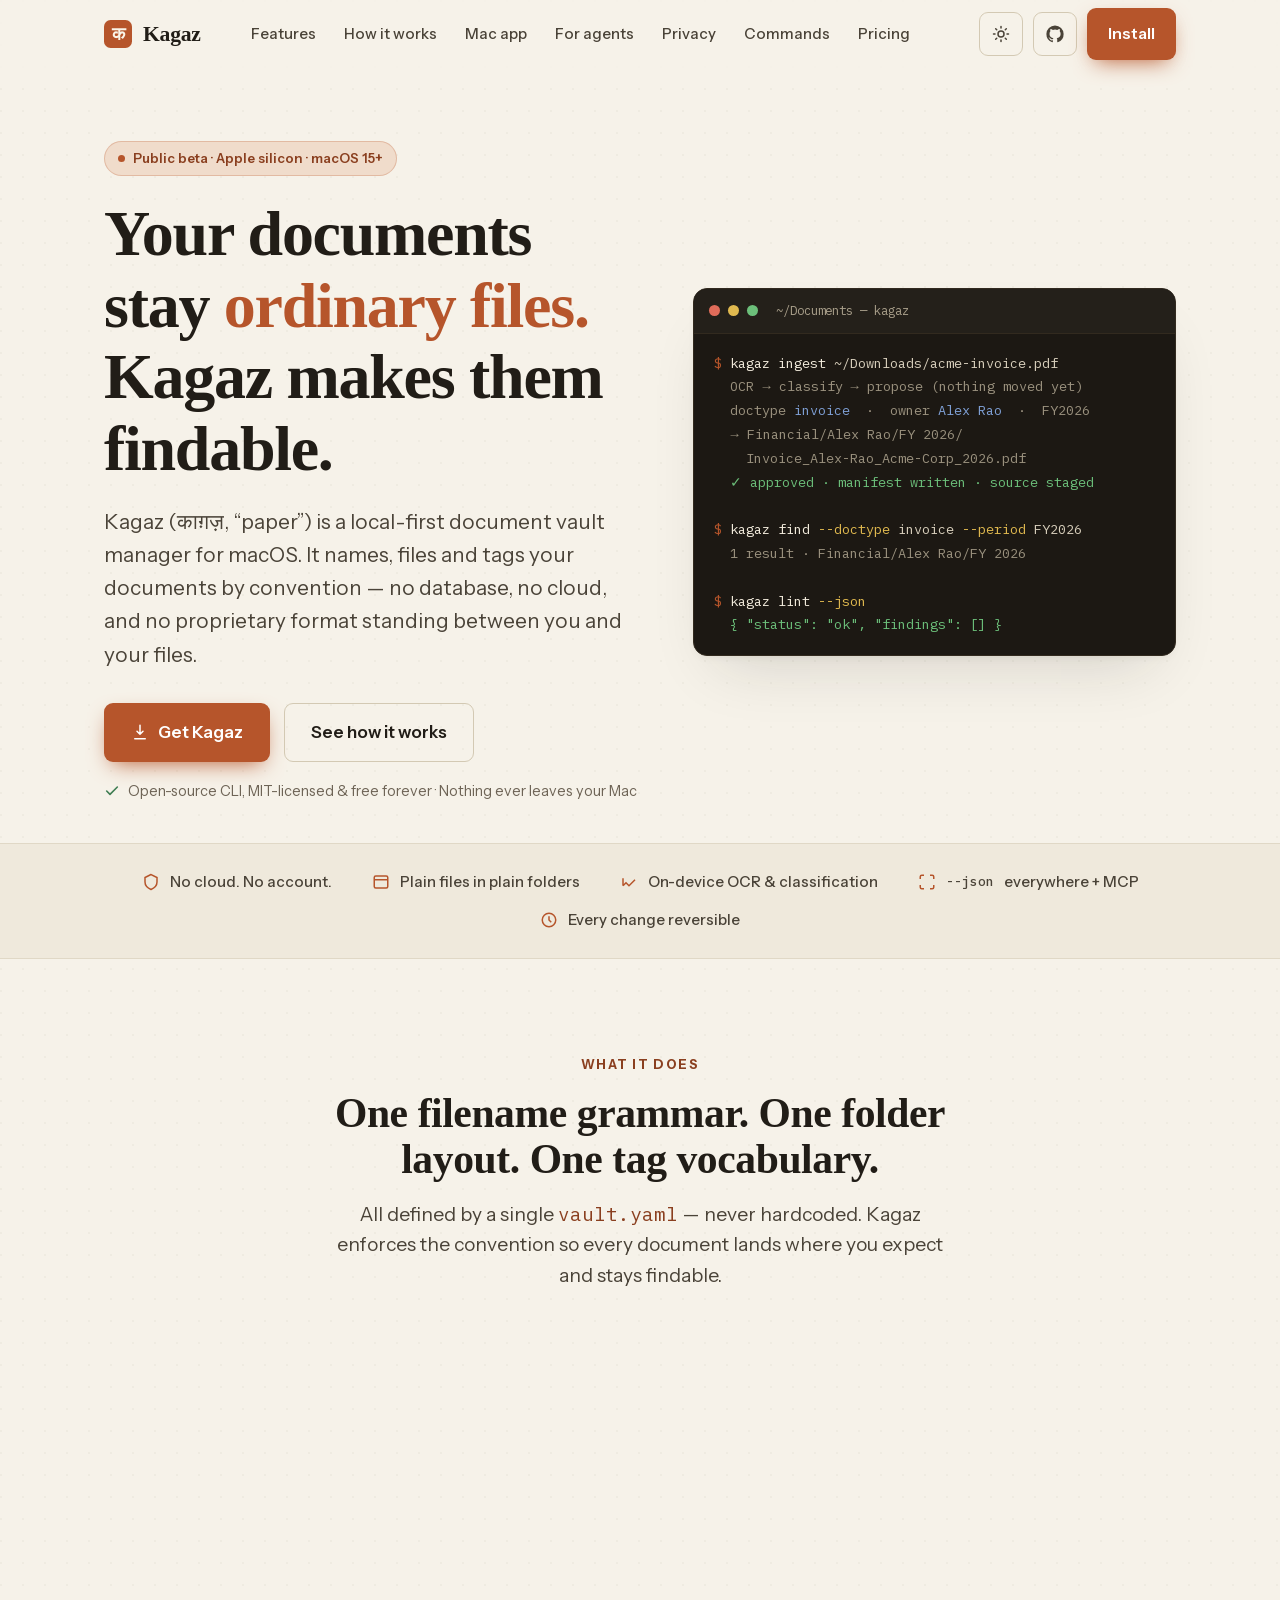
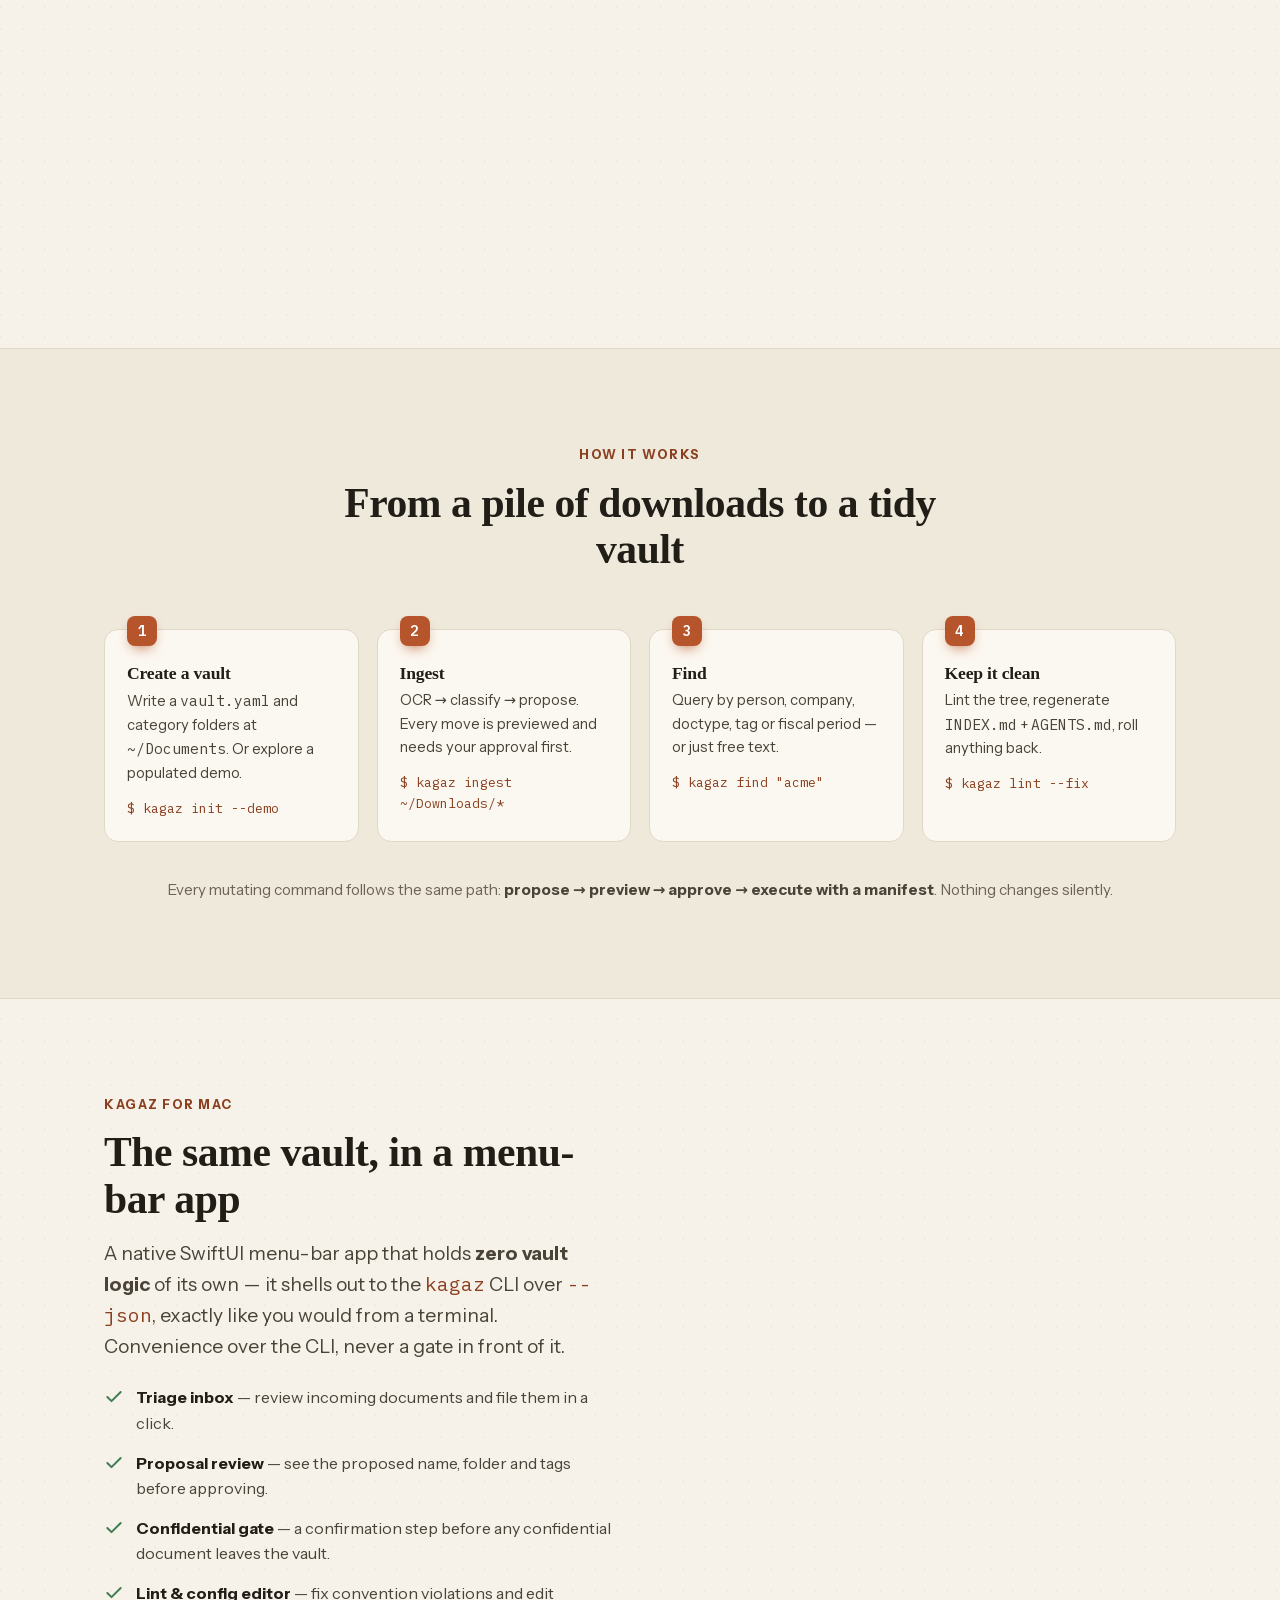
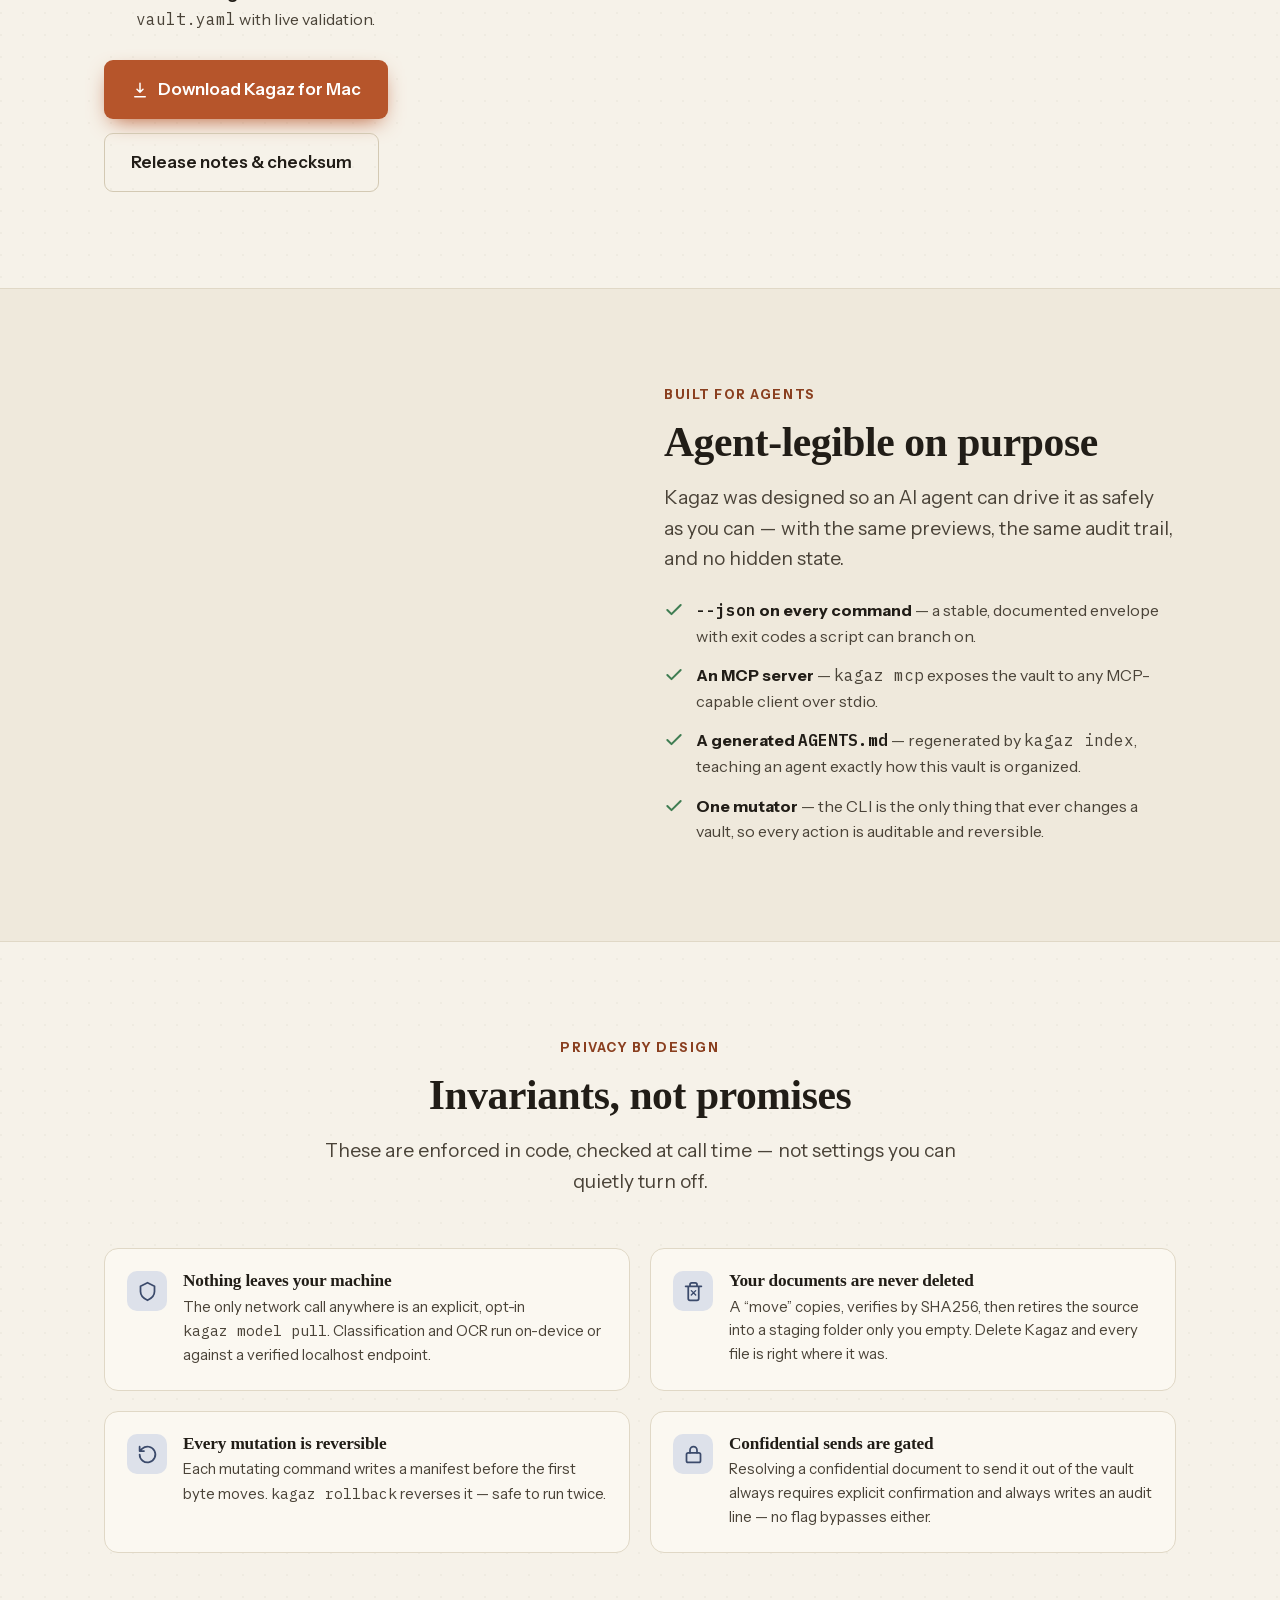
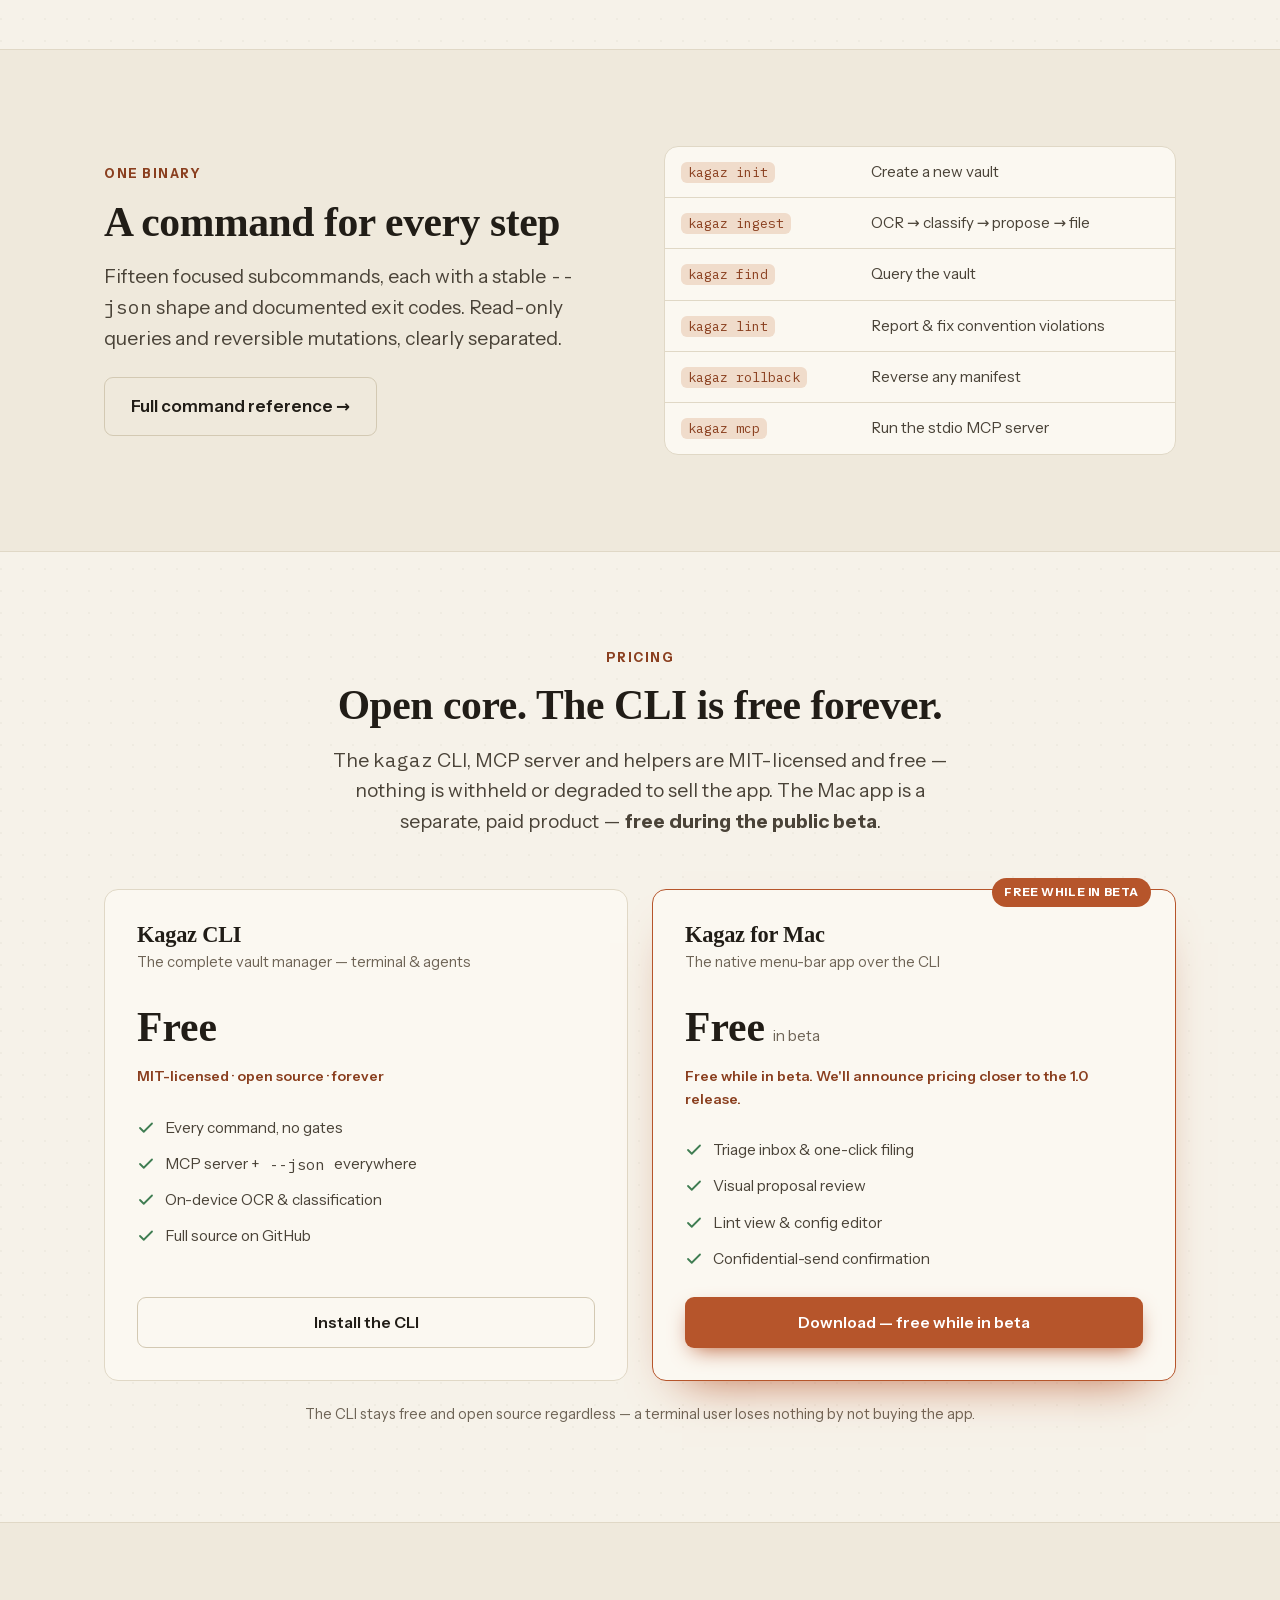
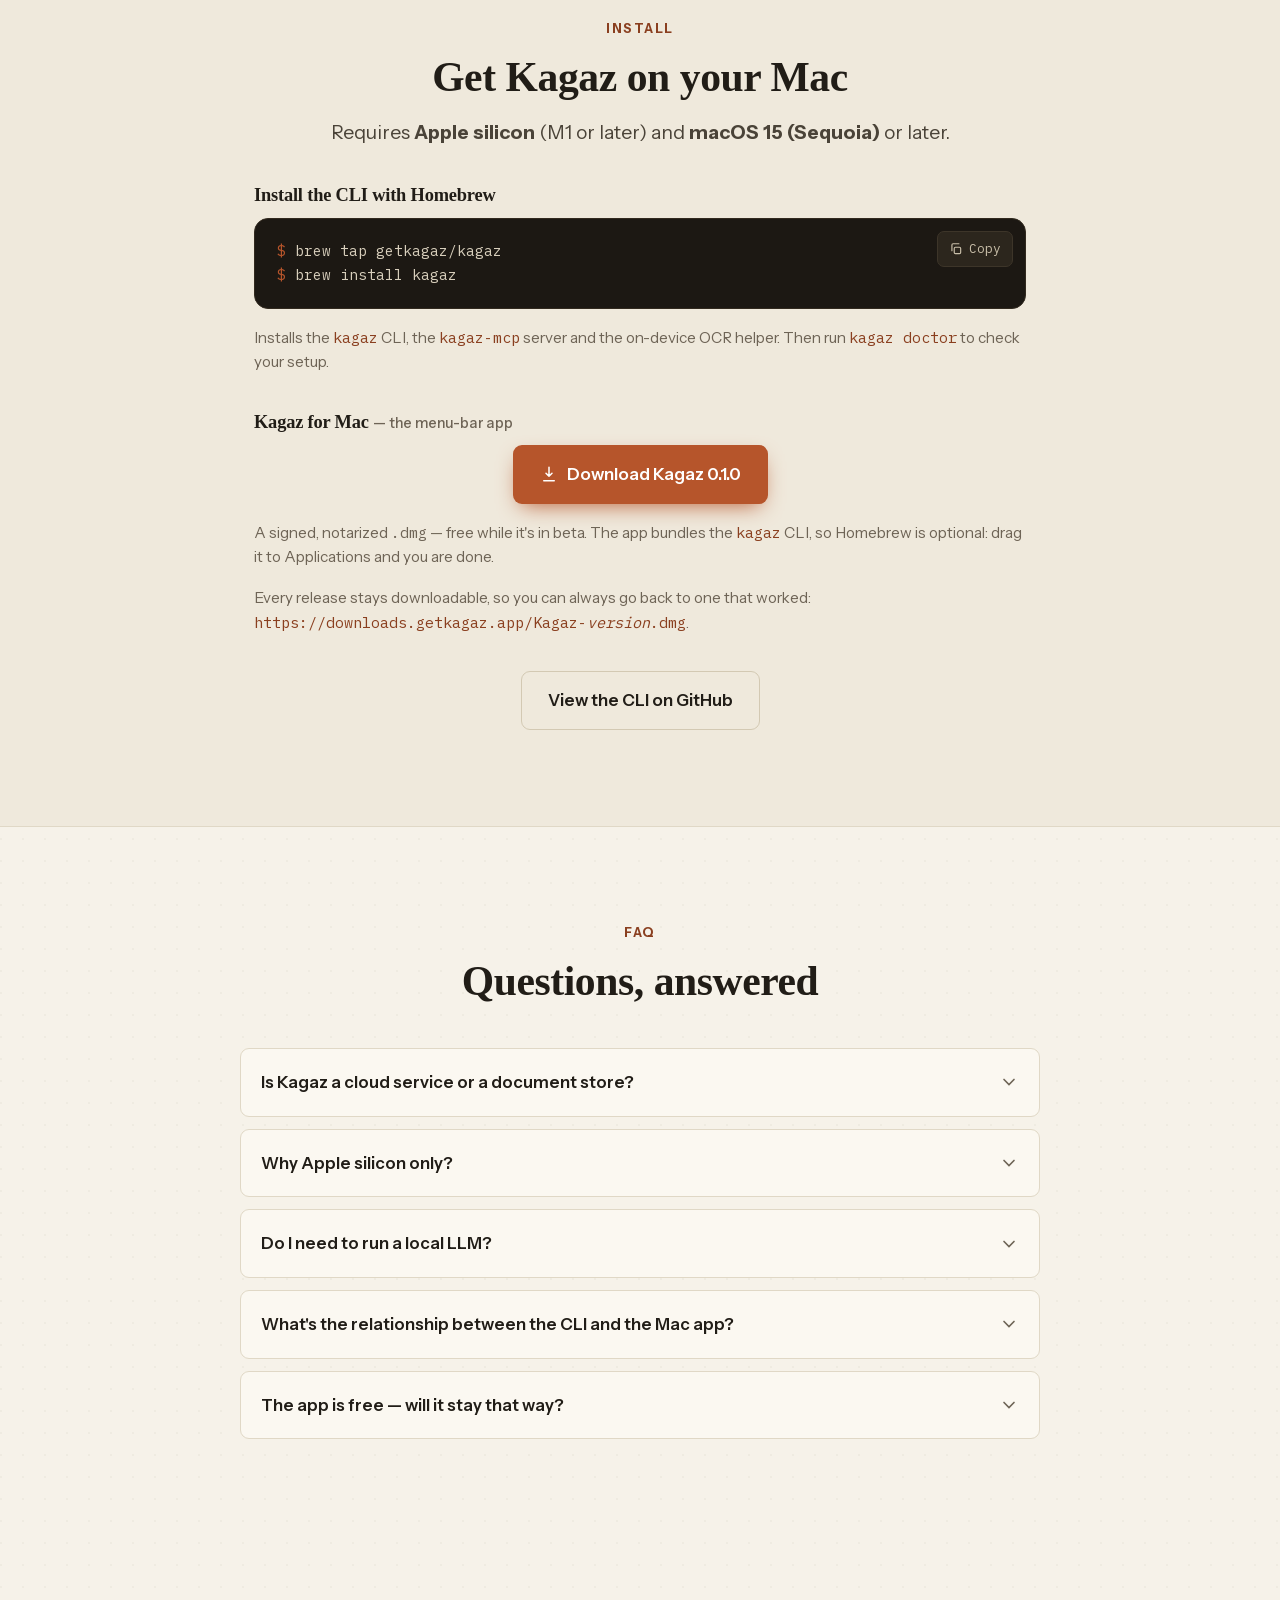
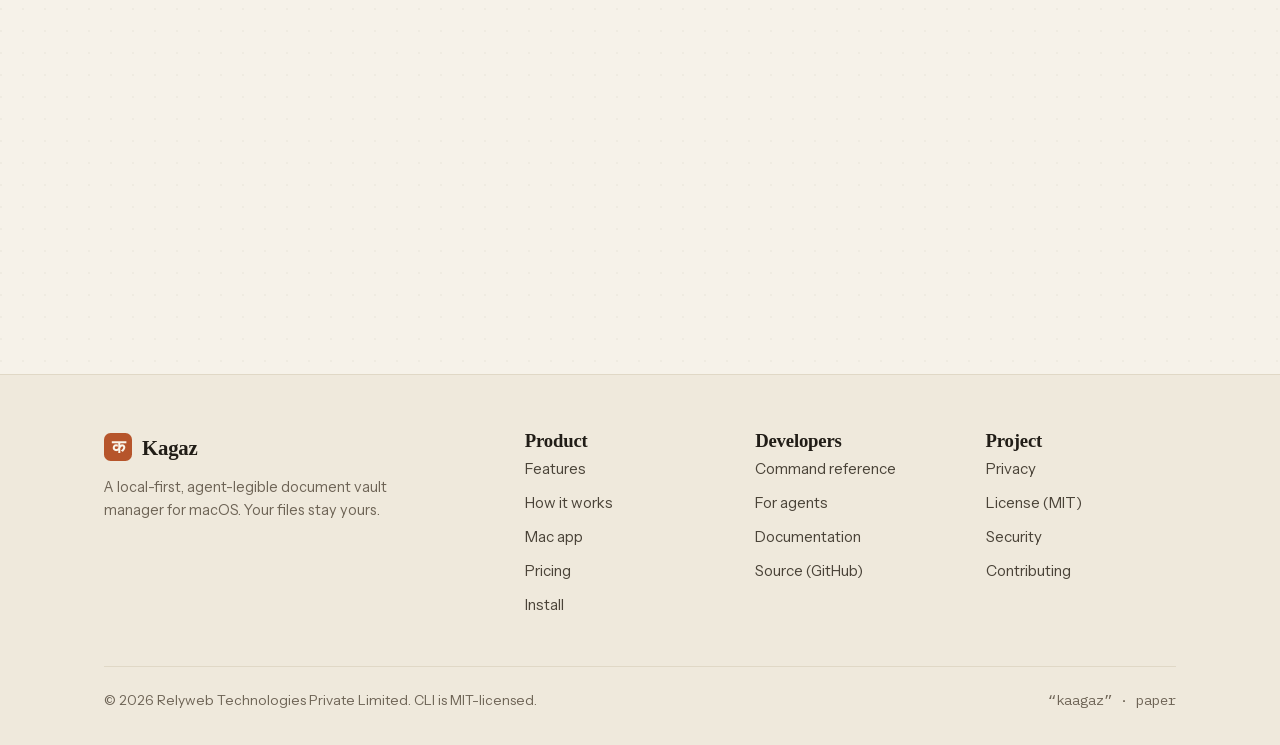
==== commit 54066063: "Reframe app as free public beta (drop pre-1.0 / free-for-now wording)" ====
--- a/index.html
+++ b/index.html
@@ -81,7 +81,7 @@
 <section class="hero">
   <div class="wrap hero-grid">
     <div>
-      <span class="pill"><span class="dot"></span> Pre-1.0 · Apple silicon · macOS 15+</span>
+      <span class="pill"><span class="dot"></span> Public beta · Apple silicon · macOS 15+</span>
       <h1>Your documents stay <span class="accent">ordinary files.</span> Kagaz makes them findable.</h1>
       <p class="lead">Kagaz (काग़ज़, “paper”) is a local-first document vault manager for macOS. It names, files and tags your documents by convention — no database, no cloud, and no proprietary format standing between you and your files.</p>
       <div class="hero-cta">
@@ -354,7 +354,7 @@
     <div class="section-head">
       <div class="eyebrow">Pricing</div>
       <h2 class="h-sec">Open core. The CLI is free forever.</h2>
-      <p class="lead center mt-16">The <code>kagaz</code> CLI, MCP server and helpers are MIT-licensed and free — nothing is withheld or degraded to sell the app. The Mac app is a separate, paid product… but it's <b>free for now</b>.</p>
+      <p class="lead center mt-16">The <code>kagaz</code> CLI, MCP server and helpers are MIT-licensed and free — nothing is withheld or degraded to sell the app. The Mac app is a separate, paid product — <b>free during the public beta</b>.</p>
     </div>
 
     <div class="price-grid mt-52">
@@ -376,7 +376,7 @@
         <span class="badge">Free while in beta</span>
         <h3>Kagaz for Mac</h3>
         <p class="tagline">The native menu-bar app over the CLI</p>
-        <div class="price"><span class="amt">Free</span> <span class="per">for now</span></div>
+        <div class="price"><span class="amt">Free</span> <span class="per">in beta</span></div>
         <div class="price-note">Free while in beta. We'll announce pricing closer to the 1.0 release.</div>
         <ul>
           <li><svg viewBox="0 0 24 24" fill="none" stroke="currentColor" stroke-width="2.4" stroke-linecap="round" stroke-linejoin="round"><path d="M20 6 9 17l-5-5"/></svg> Triage inbox &amp; one-click filing</li>
@@ -446,7 +446,7 @@
       </details>
       <details>
         <summary>The app is free — will it stay that way? <svg class="chev" width="20" height="20" viewBox="0 0 24 24" fill="none" stroke="currentColor" stroke-width="2" stroke-linecap="round"><path d="m6 9 6 6 6-6"/></svg></summary>
-        <p>Kagaz for Mac is a paid, closed-source product, but it's <b>free for now</b> while it's pre-1.0. We'll charge once there's a more stable version. The <code>kagaz</code> CLI is and always will be free and open source (MIT) — nothing in it is withheld to sell the app.</p>
+        <p>Kagaz for Mac is a paid, closed-source product, but it's <b>free during the public beta</b>. We'll introduce pricing once it reaches a stable 1.0. The <code>kagaz</code> CLI is and always will be free and open source (MIT) — nothing in it is withheld to sell the app.</p>
       </details>
     </div>
   </div>
@@ -534,7 +534,7 @@
         { "@type": "Question", "name": "What is the relationship between the CLI and the Mac app?",
           "acceptedAnswer": { "@type": "Answer", "text": "The CLI is the only thing that ever mutates a vault. The Mac app holds zero vault logic and shells out to kagaz --json, so it is convenience over a CLI that is complete on its own." } },
         { "@type": "Question", "name": "The app is free — will it stay that way?",
-          "acceptedAnswer": { "@type": "Answer", "text": "Kagaz for Mac is a paid product but is free for now while it is pre-1.0. It becomes paid once a more stable version ships. The kagaz CLI is and always will be free and open source under MIT." } }
+          "acceptedAnswer": { "@type": "Answer", "text": "Kagaz for Mac is a paid product but is free during the public beta. Pricing is introduced once it reaches a stable 1.0. The kagaz CLI is and always will be free and open source under MIT." } }
       ]
     }
   ]
--- a/styles.css
+++ b/styles.css
@@ -473,25 +473,5 @@
 .ad-cmd { margin-top: 12px; padding-top: 12px; border-top: 1px solid var(--line); color: var(--accent-2); }
 .fs-95 { font-size: 0.95rem; }
 
-/* ---------- "Launching soon" states ---------- */
-.soon {
-  display: flex; align-items: center; gap: 16px; justify-content: space-between;
-  padding: 18px 20px; border: 1px dashed var(--line-2); border-radius: var(--radius);
-  background: var(--card); color: var(--ink-2); font-size: 0.98rem;
-}
-.soon code { color: var(--accent-2); }
-.soon-badge {
-  flex: none; font-size: 0.74rem; font-weight: 700; letter-spacing: 0.05em; text-transform: uppercase;
-  padding: 6px 12px; border-radius: 999px; background: var(--indigo-soft); color: var(--indigo);
-}
-.btn.is-soon {
-  background: var(--card); color: var(--ink-3); border-color: var(--line-2);
-  box-shadow: none; cursor: default;
-}
-.btn.is-soon::before {
-  content: ""; width: 7px; height: 7px; border-radius: 50%; background: var(--indigo); flex: none;
-}
-@media (max-width: 480px) { .soon { flex-direction: column; align-items: flex-start; } }
-
 /* Large centered mark (404 page) */
 .mark-lg { width: 64px; height: 64px; margin: 0 auto 4px; display: block; }
